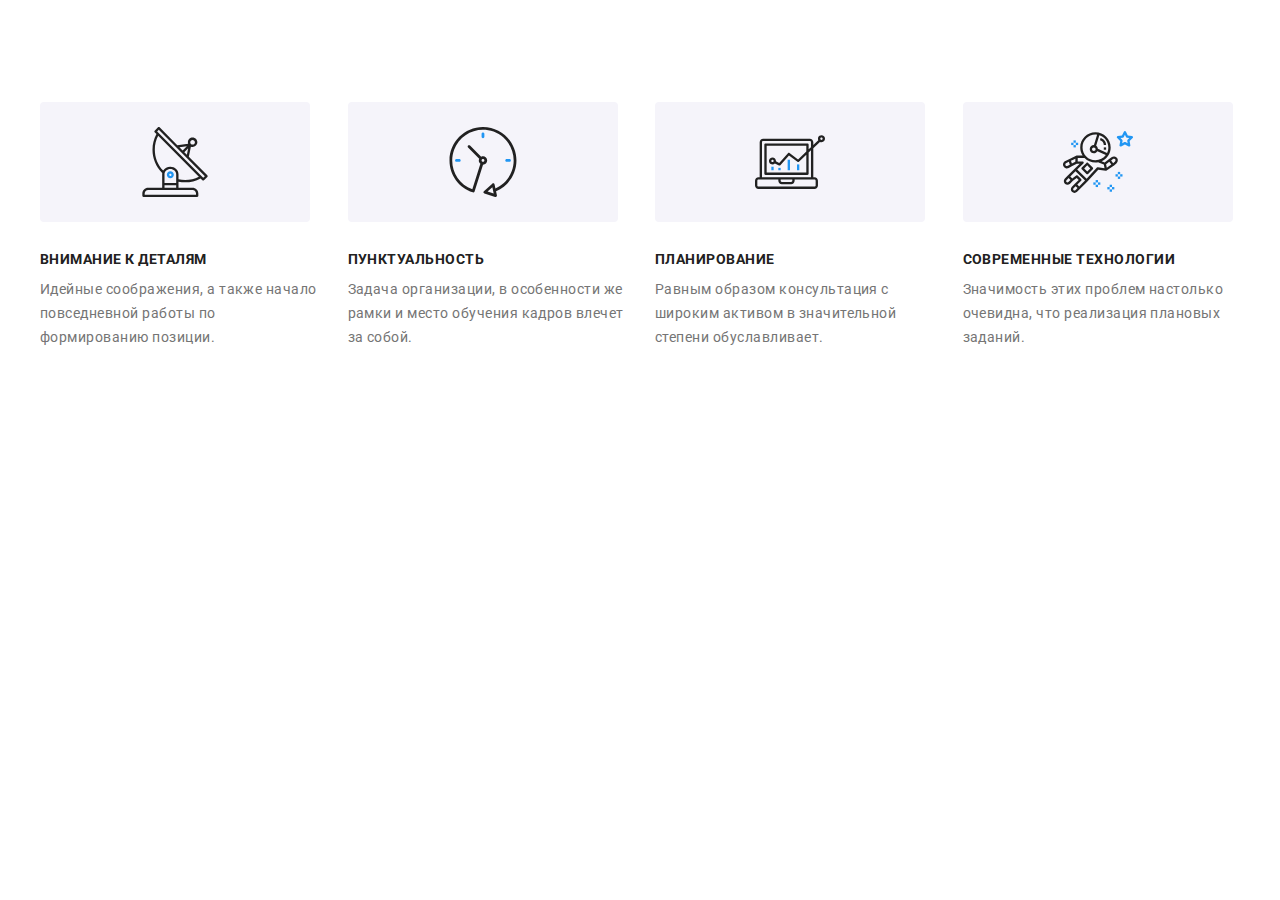
==== index.html @ 6eaac028 "Заканчивает оформление секции Functions в трех точках перелома 480, 768, 1200" ====
<!DOCTYPE html>
<html lang="ru">
  <head>
    <meta charset="UTF-8" />
    <meta http-equiv="X-UA-Compatible" content="IE=edge" />
    <meta name="viewport" content="width=device-width, initial-scale=1.0" />
    <title>Студия</title>
    <link rel="preconnect" href="https://fonts.gstatic.com" />
    <link
      href="https://fonts.googleapis.com/css2?family=Raleway:wght@700&family=Roboto:wght@400;500;700;900&display=swap"
      rel="stylesheet"
    />
    <link rel="stylesheet" href="https://cdnjs.cloudflare.com/ajax/libs/modern-normalize/1.1.0/modern-normalize.min.css" integrity="sha512-wpPYUAdjBVSE4KJnH1VR1HeZfpl1ub8YT/NKx4PuQ5NmX2tKuGu6U/JRp5y+Y8XG2tV+wKQpNHVUX03MfMFn9Q==" crossorigin="anonymous" referrerpolicy="no-referrer" />
    <link rel="stylesheet" href="./css/main.min.css" />
  </head>

  <body>
    <!-- HEADER -->
    <!-- <header class="header">
      <div class="container header-container">
        <nav class="navigation">
        <a class="logo header__logo" href="./index.html"> Web<span class="logo_theme_light">Studio</span></a>
        <ul class="menu list">
          <li class="menu__item">
            <a class="menu__link menu__link_current" href="./index.html">Студия</a>
          </li>
          <li class="menu__item">
            <a class="menu__link" href="./portfolio.html">Портфолио</a>
          </li>
          <li class="menu__item">
            <a class="menu__link" href="">Контакты</a>
          </li>
        </ul>
      </nav> -->

      <!-- <ul class="menu list">
        <li class="menu__item">
          <a class="menu__link menu__link_color" href="mailto:info@devstudio.com">
          <svg class="envelope" width="16" height="12">
          <use href="./images/sprite.svg#envelope"></use></svg>info@devstudio.com</a>
        </li>
        <li class="menu__item">
          <a class="menu__link menu__link_color" href="tel:+380961111111">
            <svg class="smartphone" width="10" height="16">
              <use href="./images/sprite.svg#icon-smartphone"></use></svg>+38 096 111 11 11</a>
        </li>
      </ul> 
      </div>
    </header> -->

    <main>
      <!-- HERO -->
      <!-- <section class="hero">
        <div class="container">
        <h1 class="hero__title">Эффективные решения <br> для вашего бизнеса</h1>
        <button class="main-btn" type="button" data-modal-open>Заказать услугу</button>
        </div>
      </section>  -->

      <!-- FUNCTIONS -->
      <section class="section-unic">
        <div class="container">
        <h2 class="visually-hidden">Функции</h2>
        <ul class="subtitle list">

          <li class="subtitle__item">
            <div class="subtitle__icon">
            <svg class="" width="70" height="70">
              <use href="./images/sprite.svg#icon-antenna"></use>
            </svg> 
          </div>
           <h3 class="subtitle__list">Внимание к деталям</h3>
            <p class="subtitle__text">
              Идейные соображения, а также начало повседневной работы по формированию позиции.
            </p>
            </li>

          <li class="subtitle__item">
            <div class="subtitle__icon">
            <svg class="" width="70" height="70">
              <use href="./images/sprite.svg#icon-clock"></use>
            </svg>
          </div>
            <h3 class="subtitle__list">Пунктуальность</h3>
            <p class="subtitle__text">
              Задача организации, в особенности же рамки и место обучения кадров влечет за собой.
            </p>
          </li>

          <li class="subtitle__item">
            <div class="subtitle__icon">
            <svg class="" width="70" height="70">
              <use href="./images/sprite.svg#icon-diagram"></use>
            </svg>
          </div>
            <h3 class="subtitle__list">Планирование</h3>
            <p class="subtitle__text">
              Равным образом консультация с широким активом в значительной степени обуславливает.
            </p>
          </li>

          <li class="subtitle__item">
            <div class="subtitle__icon">
            <svg class="" width="70" height="70">
              <use href="./images/sprite.svg#icon-astronaut"></use>
            </svg>
          </div>
            <h3 class="subtitle__list">Современные технологии</h3>
            <p class="subtitle__text">
              Значимость этих проблем настолько очевидна, что реализация плановых заданий.
            </p>
          </li>
        </ul>
        </div>
      </section>

      <!-- ABOUT US -->
      <!-- <section class="section">
        <div class="container">
        <h2 class="section-title">Чем мы занимаемся</h2>
        <ul class="menu-content list">
          <li class="about-list">
            <img src="./images/about_us/box_1.jpg" alt="человек печатает на клавиатуре" width="370" height="294"/>
            <div class="about-list-wrap">
            <h3 class="subtitle__list subtitle-list-white">Десктопные приложения</h3>
            </div>
          </li> -->

          <!-- <li class="about-list">
            <img src="./images/about_us/box_2.jpg" alt="человек смотрит как интерфейс отображается на телефоне" width="370" height="294"/>
            <div class="about-list-wrap">
            <h3 class="subtitle__list subtitle-list-white">Мобильные приложения</h3>
            </div>
          </li>

          <li class="about-list">
            <img src="./images/about_us/box_3.jpg" alt="человек выберает цвет в палетке на планшете" width="370" height="294"/>
            <div class="about-list-wrap">
            <h3 class="subtitle__list subtitle-list-white">Дизайнерские решения</h3>
            </div>
          </li>
        </ul>
        </div>
      </section> -->

      <!--TEAM -->
      <!-- <section class="section team">
        <div class="container">
        <h2 class="section-title">Наша команда</h2>
        <ul class="team__menu list">   -->

          <!-- <li class="team__list">
            <img src="./images/team/team1.jpg" alt="парень в очках" width="270" height="260" />
            <div class="team__frame">
            <h3 class="team__item">Игорь Демьяненко</h3>
            <p class="team__position" lang="en">Product Designer</p>
            <ul class="social-list list">
              <li class="social-list__item">
                <a href="" class="social-list__link">
                  <svg class="social-list_icon">
                    <use href="./images/sprite.svg#icon-instagram"></use>
                  </svg>
                </a>
              </li>
              <li class="social-list__item">
                <a href="" class="social-list__link">
                  <svg class="social-list_icon">
                    <use href="./images/sprite.svg#icon-twitter"></use>
                  </svg>
                </a>
              </li>
              <li class="social-list__item">
                <a href="" class="social-list__link">
                  <svg class="social-list_icon">
                    <use href="./images/sprite.svg#icon-facebook"></use>
                  </svg>
                </a>
              </li>
              <li class="social-list__item">
                <a href="" class="social-list__link">
                  <svg class="social-list_icon">
                    <use href="./images/sprite.svg#icon-linkedin"></use>
                  </svg>
                </a>
              </li>
            </ul>
            </div>
          </li>

          <li class="team__list">
            <img src="./images/team/team2.jpg" alt="девушка в очках" width="270" height="260" />
            <div class="team__frame">
            <h3 class="team__item">Ольга Репина</h3>
            <p class="team__position" lang="en">Frontend Developer</p>
            <ul class="social-list list">
              <li class="social-list__item">
                <a href="" class="social-list__link">
                  <svg class="social-list_icon">
                    <use href="./images/sprite.svg#icon-instagram"></use>
                  </svg>
                </a>
              </li>
              <li class="social-list__item">
                <a href="" class="social-list__link">
                  <svg class="social-list_icon">
                    <use href="./images/sprite.svg#icon-twitter"></use>
                  </svg>
                </a>
              </li>
              <li class="social-list__item">
                <a href="" class="social-list__link">
                  <svg class="social-list_icon">
                    <use href="./images/sprite.svg#icon-facebook"></use>
                  </svg>
                </a>
              </li>
              <li class="social-list__item">
                <a href="" class="social-list__link">
                  <svg class="social-list_icon">
                    <use href="./images/sprite.svg#icon-linkedin"></use>
                  </svg>
                </a>
              </li>
            </ul>
            </div>  
          </li> -->

          <!-- <li class="team__list">
            <img src="./images/team/team3.jpg" alt="парень без очков" width="270" height="260" />
            <div class="team__frame">
            <h3 class="team__item">Николай Тарасов</h3>
            <p class="team__position" lang="en">Marketing</p>
            <ul class="social-list list">
              <li class="social-list__item">
                <a href="" class="social-list__link">
                  <svg class="social-list_icon">
                    <use href="./images/sprite.svg#icon-instagram"></use>
                  </svg>
                </a>
              </li>
              <li class="social-list__item">
                <a href="" class="social-list__link">
                  <svg class="social-list_icon">
                    <use href="./images/sprite.svg#icon-twitter"></use>
                  </svg>
                </a>
              </li>
              <li class="social-list__item">
                <a href="" class="social-list__link">
                  <svg class="social-list_icon">
                    <use href="./images/sprite.svg#icon-facebook"></use>
                  </svg>
                </a>
              </li>
              <li class="social-list__item">
                <a href="" class="social-list__link">
                  <svg class="social-list_icon">
                    <use href="./images/sprite.svg#icon-linkedin"></use>
                  </svg>
                </a>
              </li>
            </ul>
            </div>
          </li>

          <li class="team__list">
            <img src="./images/team/team4.jpg" alt="парень в очках" width="270" height="260" />
            <div class="team__frame">
            <h3 class="team__item">Михаил Ермаков</h3>
            <p class="team__position" lang="en">UI Designer</p>
            <ul class="social-list list">
              <li class="social-list__item">
                <a href="" class="social-list__link">
                  <svg class="social-list_icon">
                    <use href="./images/sprite.svg#icon-instagram"></use>
                  </svg>
                </a>
              </li>
              <li class="social-list__item">
                <a href="" class="social-list__link">
                  <svg class="social-list_icon">
                    <use href="./images/sprite.svg#icon-twitter"></use>
                  </svg>
                </a>
              </li>
              <li class="social-list__item">
                <a href="" class="social-list__link">
                  <svg class="social-list_icon">
                    <use href="./images/sprite.svg#icon-facebook"></use>
                  </svg>
                </a>
              </li>
              <li class="social-list__item">
                <a href="" class="social-list__link">
                  <svg class="social-list_icon">
                    <use href="./images/sprite.svg#icon-linkedin"></use>
                  </svg>
                </a>
              </li>
            </ul>
            </div> 
          </li>
        </ul>
        </div>
      </section> -->

      <!-- CUSTOMERS -->
      <!-- <section class="section">
        <div class="container">
          <h2 class="section-title">Постоянные клиенты</h2>
            <ul class="customers-item list">
              <li class="customers-list">
                <a href="" class="customers-list-link">
                  <svg class="customers-list-icon">
                    <use href="./images/sprite.svg#icon-yaco"></use>
                  </svg>
                </a>
              </li>
              <li class="customers-list">
                <a href="" class="customers-list-link">
                  <svg class="customers-list-icon">
                    <use href="./images/sprite.svg#icon-companyhere"></use>
                  </svg>
                </a>
              </li>
              <li class="customers-list">
                <a href="" class="customers-list-link">
                  <svg class="customers-list-icon">
                    <use href="./images/sprite.svg#icon-company"></use>
                  </svg>
                </a>
              </li>
              <li class="customers-list">
                <a href="" class="customers-list-link">
                  <svg class="customers-list-icon">
                    <use href="./images/sprite.svg#icon-foosterpeters"></use>
                  </svg>
                </a>
              </li>
              <li class="customers-list">
                <a href="" class="customers-list-link">
                  <svg class="customers-list-icon">
                    <use href="./images/sprite.svg#icon-brand"></use>
                  </svg>
                </a>
              </li>
              <li class="customers-list">
                <a href="" class="customers-list-link">
                  <svg class="customers-list-icon">
                    <use href="./images/sprite.svg#icon-companytagline"></use>
                  </svg>
                </a>
              </li>
            </ul>
        </div>
      </section> -->

    </main>

    <!-- FOOTER -->
    <!-- <footer class="footer">
      <div class="container footer-cont">
        <div>
      <a class="logo" href="./index.html"> Web<span class="logo_theme_dark">Studio</span></a>
        <ul class="menu-footer list">
          <li class="menu-footer__item">
            <a
              class="menu-footer__link menu-footer__link_color"
              href="https://goo.gl/maps/1UZFesSTMJwaVFkD8"
              target="_blank"
              rel="noopener noreferrer"
              >г. Киев, пр-т Леси Украинки, 26</a>
          </li>
          <li class="menu-footer__item">
            <a class="menu-footer__link" href="mailto:info@example.com">info@example.com</a>
          </li>
          <li class="menu-footer__item">
            <a class="menu-footer__link" href="tel:+380991111111">+38 099 111 11 11</a>
          </li>
        </ul>
        </div>

        <div class="footer-container">
        <h3 class="footer-join">присоединяйтесь</h3>
        <ul class="social-list list">
            <li class="social-list_footer">
               <a href="" class="social-list__link social-list__link_color">
                  <svg class="social-list_icon social-list_iconcolor">
                    <use href="./images/sprite.svg#icon-instagram"></use>
                  </svg>
                </a>
            </li>
            <li class="social-list_footer">
                <a href="" class="social-list__link social-list__link_color">
                  <svg class="social-list_icon social-list_iconcolor">
                    <use href="./images/sprite.svg#icon-twitter"></use>
                  </svg>
                </a>
            </li>
            <li class="social-list_footer">
                <a href="" class="social-list__link social-list__link_color">
                  <svg class="social-list_icon social-list_iconcolor">
                    <use href="./images/sprite.svg#icon-facebook"></use>
                  </svg>
                </a>
            </li>
            <li class="social-list_footer">
                <a href="" class="social-list__link social-list__link_color">
                  <svg class="social-list_icon social-list_iconcolor">
                    <use href="./images/sprite.svg#icon-linkedin"></use>
                  </svg>
                </a>
            </li>
        </ul>
        </div> -->

        <!-- <div class="footer-sign">
          <h3 class="footer-join">Подпишитесь на рассылку</h3>
            <form class="">
              <label for="">
              <input type="email" class="signup" placeholder="E-mail" name="user-email" required>
              </label>
              <button type="submit" class="footer-btn">Подписаться
                <svg class="footer-btn_icon">
                  <use href="./images/signup.svg#icon-icon-send"></use>
                </svg>
              </button>
            </form>
        </div>

      </div>
    </footer>

    <div class="backdrop is-hidden" data-modal>
      <div class="modal">
       
        <button type="button" class="close-btn" data-modal-close>
             <svg class="close-btn-color" width="18" height="18">
            <use href="./images/closebtn.svg#icon-close-black-18dp-2-1"></use>
          </svg>
        </button>

        <form action="#" class="modal-form">
          <p class="modal-form-head">Оставьте свои данные, мы вам перезвоним</p>
          <label class="modal-form-field">
            Имя
            <span class="modal-form-input-wrapper">
              <input type="text" class="modal-form-input" name="user-name" minlength="2" 
              pattern="[a-zA-Zа-яёА-ЯЁ]+" title="Имя должно содержать символы кириллицы или латиницы" required>
              <svg class="modal-form-icon">
                <use href="./images/spritemodal.svg#icon-person"></use>
              </svg>
            </span>
          </label>
            
          <label class="modal-form-field">
            Телефон
            <span class="modal-form-input-wrapper">
              <input type="tel" class="modal-form-input" name="user-phone"
                  pattern="[0-9]{3}-[0-9]{3}-[0-9]{2}-[0-9]{2}" title="096-000-00-00" required>
              <svg class="modal-form-icon">
                <use href="./images/spritemodal.svg#icon-phone"></use>
              </svg>
            </span>
          </label>

          <label class="modal-form-field">
            Почта
            <span class="modal-form-input-wrapper">
              <input type="email" class="modal-form-input" name="user-email" required>
              <svg class="modal-form-icon">
                <use href="./images/spritemodal.svg#icon-email"></use>
              </svg>
            </span> 
          </label>

          <label for="" class="modal-form-field">
            Комментарий
            <textarea name="user-message" class="modal-form-message" placeholder="Введите текст"></textarea>
          </label>

          <input type="checkbox" class="modal-form-checkbox visually-hidden" id="accept-policy">
          <label for="accept-policy" class="modal-form-checkbox-label">Соглашаюсь с рассылкой и принимаю&nbsp; 
            <a href="#" class="modal-form-label-link">Условия договора</a></label>

          <button type="submit" class="modal-form-btn">Отправить</button>
        </form>

      </div>
    </div>

    <script src="./js/modal.js"></script> -->
  </body>
</html>
---- css/main.min.css ----
:root{--primary-text-color: #212121;--title-text-color: #757575;--accent-color: #2196f3;--white-color: #ffffff;--main-background: #2f303a;--section-background: #f5f4fa;--footer-logo: rgba(255, 255, 255, 0.6);--transition-timing-function: cubic-bezier(0.4, 0, 0.2, 1)
}body{font-family:'Roboto', sans-serif;background-color:var(--white-color);color:var(--primary-text-color);letter-spacing:0.03em}.list{list-style:none}h1,h2,h3,h4,h5,h6,p{margin-top:0;margin-bottom:0}ul,ol{margin-top:0;margin-bottom:0;padding-left:0}img{display:block}.section{padding-top:60px;padding-bottom:60px}@media screen and (min-width: 768px){.section{padding-top:60px;padding-bottom:60px}}@media screen and (min-width: 1200px){.section{padding-top:94px;padding-bottom:94px}}.social-list,.customers-item{display:flex;justify-content:space-between}.container{padding-left:15px;padding-right:15px}@media screen and (min-width: 480px){.container{width:480px;margin:0 auto}}@media screen and (min-width: 768px){.container{width:768px}}@media screen and (min-width: 1200px){.container{width:1200px}}.visually-hidden{position:absolute !important;clip:rect(1px 1px 1px 1px);clip:rect(1px, 1px, 1px, 1px);padding:0 !important;border:0 !important;height:1px !important;width:1px !important;overflow:hidden}.modal-btn{font-family:inherit;font-weight:500;font-size:16px;line-height:1.63;color:var(--primary-text-color);cursor:pointer;padding:6px 22px;border:none;border-radius:4px;background-color:#F5F4FA;transition:background-color 250ms var(--transition-timing-function),color 250ms var(--transition-timing-function),box-shadow 250ms var(--transition-timing-function)}.modal-btn:hover,.modal-btn:focus{color:var(--white-color);background-color:var(--accent-color);box-shadow:0px 3px 1px rgba(0,0,0,0.1),0px 1px 2px rgba(0,0,0,0.08),0px 2px 2px rgba(0,0,0,0.12)}.section-title{font-size:36px;line-height:1.17;text-align:center;margin-bottom:50px}.social-list_icon{width:20px;height:20px}.social-list__link{display:flex;align-items:center;justify-content:center;width:44px;height:44px;border-radius:50%;fill:#AFB1B8;transition:background-color 250ms var(--transition-timing-function),fill 250ms cubic-bezier(0.4, 0, 0.2, 1)}.social-list__link:hover,.social-list__link:focus{fill:#ffffff;background-color:var(--accent-color)}.logo{font-family:'Raleway', sans-serif;font-size:26px;line-height:1.19;color:var(--accent-color);text-decoration:none}.header__logo{margin-right:94px}.logo_theme_light{color:var(--primary-text-color)}.logo_theme_dark{color:var(--white-color)}.footer .logo{margin-right:0px}.subtitle__list{font-size:14px;line-height:1.14;text-transform:uppercase;margin-bottom:10px;text-align:center}@media screen and (min-width: 768px){.subtitle__list{text-align:left}}.backdrop{position:fixed;top:0;left:0;width:100vw;height:100vh;background:rgba(0,0,0,0.2);opacity:1;visibility:visible;pointer-events:auto;transition:opacity 250ms var(--transition-timing-function),visibility 250ms var(--transition-timing-function)}.is-hidden{opacity:0;visibility:hidden;pointer-events:none}.modal{position:absolute;left:50%;top:50%;width:528px;height:580px;padding:40px;background:var(--white-color);box-shadow:0px 1px 3px rgba(0,0,0,0.12),0px 1px 1px rgba(0,0,0,0.14),0px 2px 1px rgba(0,0,0,0.2);border-radius:4px;transform:translate(-50%, -50%)}.close-btn{position:absolute;top:8px;right:8px;width:30px;height:30px;display:flex;justify-content:center;align-items:center;border-radius:50%;border:1px solid rgba(0,0,0,0.1);background-color:transparent;cursor:pointer;padding:0}[data-modal-close]:hover{fill:var(--accent-color);cursor:pointer}.modal-form{display:flex;flex-direction:column}.modal-form-head{font-size:20px;font-weight:700;text-align:center;letter-spacing:0.03em;margin-bottom:12px}.modal-form-btn{display:block;width:200px;height:50px;margin:0 auto;font-weight:700;line-height:1.87;letter-spacing:0.06em;color:var(--white-color);background-color:var(--accent-color);box-shadow:0px 4px 4px rgba(0,0,0,0.15);border-radius:4px;border:none;padding:10px 55px;cursor:pointer;transition:background-color 250ms var(--transition-timing-function)}.modal-form-btn:focus,.modal-form-btn:hover{background-color:#188CE8}.modal-form-field{font-size:12px;line-height:1.17;letter-spacing:0.01em;color:var(--title-text-color);margin-bottom:10px}.modal-form-input-wrapper{position:relative;display:block;margin-top:4px}.modal-form-input{width:100%;height:40px;border:1px solid rgba(33,33,33,0.2);border-radius:4px;padding-left:42px;transition:border-color 250ms var(--transition-timing-function)}.modal-form-input:focus{outline:none;border-color:var(--accent-color);cursor:pointer}.modal-form-icon{position:absolute;top:50%;left:12px;display:block;width:18px;height:18px;transform:translateY(-50%);transition:fill 250ms var(--transition-timing-function)}.modal-form-input:focus+.modal-form-icon{fill:var(--accent-color)}.modal-form-message{width:100%;height:120px;font-size:14px;line-height:1.14;letter-spacing:0.01em;margin-top:4px;border:1px solid rgba(33,33,33,0.2);border-radius:4px;padding:12px 16px;resize:none}.modal-form-message:focus{outline:none;border-color:var(--accent-color);transition:border-color 250ms var(--transition-timing-function)}.modal-form-message::placeholder{color:rgba(117,117,117,0.5)}.modal-form-checkbox-label{display:flex;align-items:center;justify-content:center;font-size:14px;line-height:1.71;margin-bottom:30px;margin-top:10px;color:var(--title-text-color)}.modal-form-checkbox-label::before{display:block;content:"";height:17px;width:18px;margin-right:9px;border:2px solid var(--primary-text-color);border-radius:2px}.modal-form-checkbox:checked+.modal-form-checkbox-label::before{background-image:url(../images/checkbox.svg);background-size:cover;border:none}.modal-form-label-link{color:var(--accent-color)}.header{padding-top:24px;padding-bottom:25px;border-bottom:1px solid #ececec}.header-container{display:flex;align-items:center;justify-content:space-between}.navigation{display:flex;align-items:center}.menu{display:flex;align-items:center}.menu__item{display:flex;align-items:center}.menu__item:not(:last-child){margin-right:50px}.menu__link{display:flex;position:relative;align-items:center;font-weight:500;font-size:14px;line-height:1.14;letter-spacing:0.02em;color:inherit;text-decoration:none;transition:color 250ms var(--transition-timing-function)}.menu__link.menu__link_color{color:var(--title-text-color)}.menu__link:hover,.menu__link:focus{color:var(--accent-color)}.menu__link_current::after{position:absolute;content:"";width:100%;height:4px;bottom:0;background-color:var(--accent-color);border-radius:2px;transform:translateY(33px)}.menu .menu__link_current{color:var(--accent-color)}.envelope,.smartphone{margin-right:10px;fill:currentColor}.hero{background-position:center;max-width:1600px;background:var(--main-background);background-image:linear-gradient(rgba(47,48,58,0.4), rgba(47,48,58,0.4)),url(../images/hero/bg.jpg);background-size:cover;align-items:center;text-align:center;margin:0 auto;padding-top:200px;padding-bottom:200px}.hero__title{font-weight:900;font-size:44px;line-height:1.36;text-align:center;letter-spacing:0.06em;text-transform:uppercase;color:var(--white-color);margin-bottom:30px}.main-btn{border-radius:4px;padding:10px 32px;font-family:inherit;font-weight:bold;font-size:16px;line-height:1.88;letter-spacing:0.06em;color:var(--white-color);background-color:var(--accent-color);cursor:pointer;display:block;margin:0 auto;margin-left:auto;border:none;box-shadow:0px 4px 4px rgba(0,0,0,0.15)}.section-unic{padding-top:60px}.subtitle__icon{display:flex;align-items:center;justify-content:center;margin-bottom:30px;height:120px;background-color:var(--section-background);border-radius:4px}.subtitle__text{font-weight:normal;font-size:14px;line-height:1.71;color:var(--title-text-color)}@media screen and (min-width: 768px){.subtitle{display:flex;flex-wrap:wrap;margin-left:-30px;margin-top:-30px}.subtitle__item{flex-basis:calc((100% - 120px) / 2);margin-left:30px;margin-top:30px}.subtitle__item:not(:last-child){justify-content:space-between}.subtitle__icon{width:354px}}@media screen and (min-width: 1200px){.section-unic{padding-top:94px}.subtitle{flex-wrap:unset}.subtitle__item{flex-basis:calc((100% - 120px) / 4)}.subtitle__icon{width:270px}}.about-list-wrap{position:relative}.subtitle-list-white{position:absolute;bottom:0;left:0;width:100%;height:70px;margin-bottom:0;text-align:center;padding-top:27px;color:var(--white-color);background:rgba(47,48,58,0.8)}.menu-content{display:flex;flex-wrap:wrap;margin-left:-30px;margin-top:-30px}.about-list{flex-basis:calc((100% - 90px) / 3);margin-left:30px;margin-top:30px}.team__menu{display:flex;flex-wrap:wrap;margin-left:-30px;margin-top:-30px}.team{background-color:var(--section-background)}.team__list{flex-basis:calc((100% - 120px) / 4);margin-left:30px;margin-top:30px;box-shadow:0px 1px 3px rgba(0,0,0,0.12),0px 1px 1px rgba(0,0,0,0.14),0px 2px 1px rgba(0,0,0,0.2);border-radius:0px 0px 4px 4px;background-color:var(--white-color)}.team__item{font-weight:500;font-size:16px;line-height:1.19;text-align:center;margin-bottom:10px}.team__frame{padding-top:30px;padding-bottom:30px;padding-left:32px;padding-right:32px}.team__position{font-size:16px;line-height:1.19;text-align:center;color:var(--title-text-color);margin-bottom:16px}.filter{display:flex;margin-bottom:50px;justify-content:center}.filter-list:not(:last-child){margin-right:8px}.portfolio{display:flex;flex-wrap:wrap;justify-content:space-between;margin-left:-30px;margin-top:-30px}.portfolio-item{position:relative;flex-basis:calc((100% - 270px) / 9);margin-left:30px;margin-top:30px}.portfolio-item:hover,.portfolio-item:focus{box-shadow:0px 1px 1px rgba(0,0,0,0.12),0px 4px 4px rgba(0,0,0,0.06),1px 4px 6px rgba(0,0,0,0.16);cursor:pointer}.portfolio-name{font-size:18px;line-height:2;letter-spacing:0.06em;color:var(--primary-text-color);transform:rotate(0.26deg)}.portfolio-frame{padding:20px 24px;border:1px solid #eeeeee}.portfolio-desc{font-size:16px;line-height:1.88;color:var(--title-text-color);transform:rotate(0.26deg);margin-top:4px}.portfolio-item-link{text-decoration:none}.portfolio-item-wrapper{position:relative;overflow:hidden}.overlay{position:absolute;top:0;left:0;width:100%;height:100%;background-color:rgba(33,150,243,0.9);color:var(--white-color);font-size:18px;line-height:1.56;padding:63px 24px;overflow:auto;transform:translateY(100%);transition:transform 250ms var(--transition-timing-function)}.portfolio-item-link:hover .overlay,.portfolio-item-link:focus .overlay{transform:translateY(0%)}.customers-item{display:flex;flex-wrap:wrap;margin-left:-30px;margin-top:-30px}.customers-list{margin-left:30px;margin-top:30px}.customers-list-link{display:flex;align-items:center;justify-content:center;width:170px;height:92px;padding-top:16px;padding-bottom:16px;padding-left:32px;padding-right:32px;border:1px solid #AFB1B8;border-radius:4px;fill:#AFB1B8;transition:fill 250ms var(--transition-timing-function),border-color 250ms var(--transition-timing-function)}.customers-list-link:hover,.customers-list-link:focus{fill:var(--accent-color);border-color:var(--accent-color)}.customers-list-icon{width:106px;height:60px}.menu-footer__link{font-style:normal;font-size:14px;line-height:1.71;color:var(--footer-logo);text-decoration:none}.menu-footer__link_color{color:var(--white-color)}.menu-footer{margin-top:20px}.menu-footer__item:not(:last-child){margin-bottom:9px}.footer{background-color:var(--main-background);padding-top:60px;padding-bottom:60px}.footer-cont{display:flex;align-items:baseline}.footer-join{font-size:14px;line-height:1.14;text-transform:uppercase;margin-bottom:20px;color:var(--white-color)}.social-list_iconcolor{fill:var(--white-color)}.social-list_footer{margin-right:10px}.social-list__link_color{background-color:rgba(255,255,255,0.1)}.footer-container{margin-left:70px;margin-right:93px}.signup{outline:none;width:358px;height:50px;background-color:var(--main-background);border:1px solid rgba(255,255,255,0.3);filter:drop-shadow(0px 4px 4px rgba(0,0,0,0.15));border-radius:4px;padding:15px 16px;margin-right:10px;vertical-align:middle;color:var(--white-color)}.footer-btn{width:200px;height:50px;padding:10px 28px;background-color:var(--accent-color);box-shadow:0px 4px 4px rgba(0,0,0,0.15);border-radius:4px;border:none;color:var(--white-color);font-weight:bold;letter-spacing:0.06em;cursor:pointer}.footer-btn_icon{width:24px;height:24px;vertical-align:middle}
/*# sourceMappingURL=main.min.css.map */
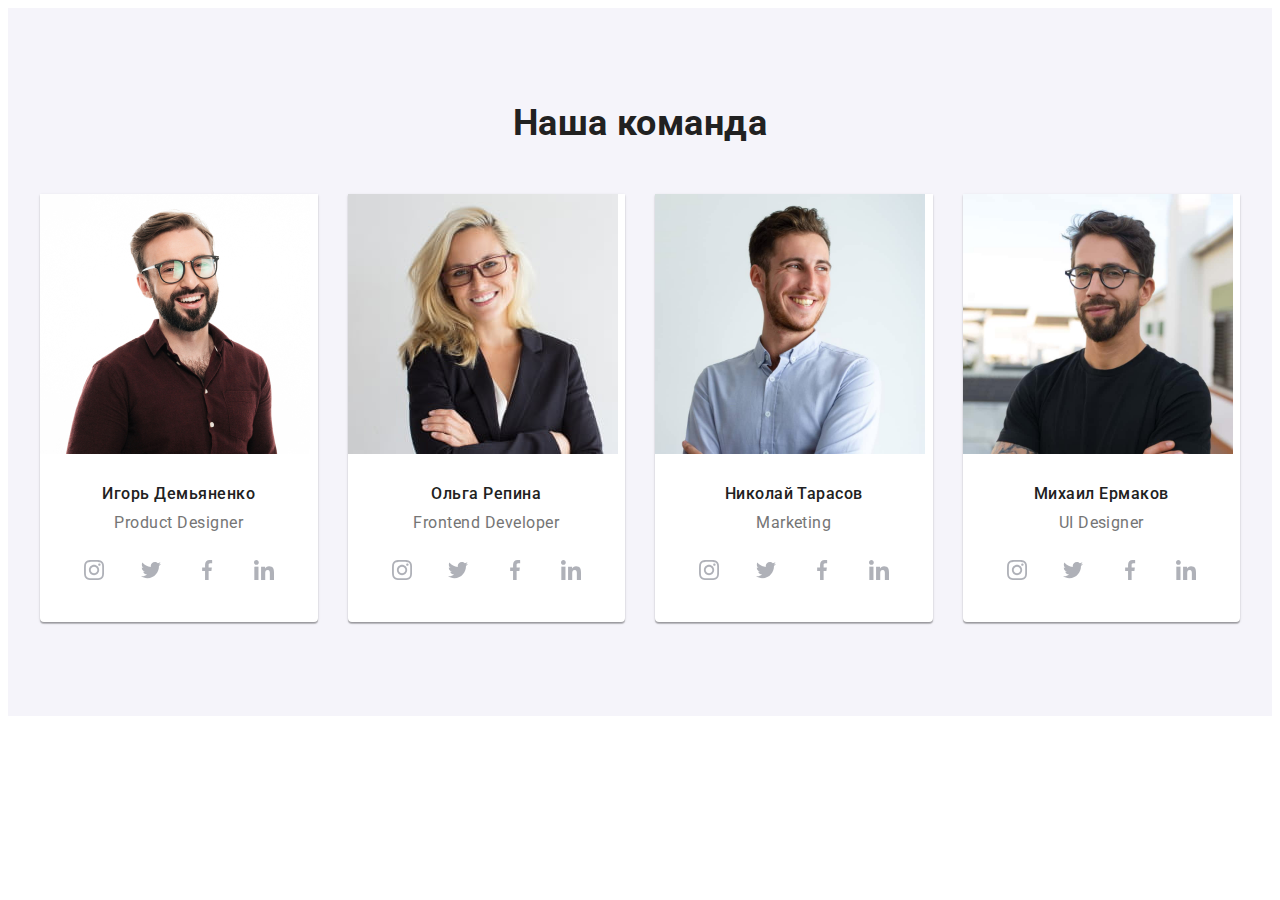
==== commit 60717ceb: "Оформляет секцию Team в трех точках перелома" ====
--- a/index.html
+++ b/index.html
@@ -58,7 +58,7 @@
       </section>  -->
 
       <!-- FUNCTIONS -->
-      <section class="section-unic">
+      <!-- <section class="section-unic">
         <div class="container">
         <h2 class="visually-hidden">Функции</h2>
         <ul class="subtitle list">
@@ -73,9 +73,9 @@
             <p class="subtitle__text">
               Идейные соображения, а также начало повседневной работы по формированию позиции.
             </p>
-            </li>
-
-          <li class="subtitle__item">
+            </li> -->
+
+          <!-- <li class="subtitle__item">
             <div class="subtitle__icon">
             <svg class="" width="70" height="70">
               <use href="./images/sprite.svg#icon-clock"></use>
@@ -85,9 +85,9 @@
             <p class="subtitle__text">
               Задача организации, в особенности же рамки и место обучения кадров влечет за собой.
             </p>
-          </li>
-
-          <li class="subtitle__item">
+          </li> -->
+
+          <!-- <li class="subtitle__item">
             <div class="subtitle__icon">
             <svg class="" width="70" height="70">
               <use href="./images/sprite.svg#icon-diagram"></use>
@@ -112,7 +112,7 @@
           </li>
         </ul>
         </div>
-      </section>
+      </section> -->
 
       <!-- ABOUT US -->
       <!-- <section class="section">
@@ -144,13 +144,22 @@
       </section> -->
 
       <!--TEAM -->
-      <!-- <section class="section team">
+      <section class="section team">
         <div class="container">
         <h2 class="section-title">Наша команда</h2>
-        <ul class="team__menu list">   -->
-
-          <!-- <li class="team__list">
-            <img src="./images/team/team1.jpg" alt="парень в очках" width="270" height="260" />
+        <ul class="team__menu list">  
+
+          <li class="team__list">
+            <picture>
+              <source media="(min-width: 1200px)" 
+                  srcset="./images/img/desktop/team1.jpg 1x, ./images/img/desktop/team1@2x.jpg 2x">
+              <source media="(min-width: 768px)" 
+                  srcset="./images/img/tablet/team1.jpg 1x, ./images/img/tablet/team1@2x.jpg 2x">
+              <source media="(min-width: 480px)" 
+                  srcset="./images/img/mobile/team1.jpg 1x, ./images/img/mobile/team1@2x.jpg 2x">
+              <img src="./images/team/team1.jpg" alt="парень в очках" />
+            </picture>
+
             <div class="team__frame">
             <h3 class="team__item">Игорь Демьяненко</h3>
             <p class="team__position" lang="en">Product Designer</p>
@@ -188,7 +197,7 @@
           </li>
 
           <li class="team__list">
-            <img src="./images/team/team2.jpg" alt="девушка в очках" width="270" height="260" />
+            <img src="./images/team/team2.jpg" alt="девушка в очках" width="#" height="#" />
             <div class="team__frame">
             <h3 class="team__item">Ольга Репина</h3>
             <p class="team__position" lang="en">Frontend Developer</p>
@@ -223,9 +232,9 @@
               </li>
             </ul>
             </div>  
-          </li> -->
-
-          <!-- <li class="team__list">
+          </li>
+
+          <li class="team__list">
             <img src="./images/team/team3.jpg" alt="парень без очков" width="270" height="260" />
             <div class="team__frame">
             <h3 class="team__item">Николай Тарасов</h3>
@@ -302,7 +311,7 @@
           </li>
         </ul>
         </div>
-      </section> -->
+      </section>
 
       <!-- CUSTOMERS -->
       <!-- <section class="section">
--- a/css/main.min.css
+++ b/css/main.min.css
@@ -1,3 +1,3 @@
 :root{--primary-text-color: #212121;--title-text-color: #757575;--accent-color: #2196f3;--white-color: #ffffff;--main-background: #2f303a;--section-background: #f5f4fa;--footer-logo: rgba(255, 255, 255, 0.6);--transition-timing-function: cubic-bezier(0.4, 0, 0.2, 1)
-}body{font-family:'Roboto', sans-serif;background-color:var(--white-color);color:var(--primary-text-color);letter-spacing:0.03em}.list{list-style:none}h1,h2,h3,h4,h5,h6,p{margin-top:0;margin-bottom:0}ul,ol{margin-top:0;margin-bottom:0;padding-left:0}img{display:block}.section{padding-top:60px;padding-bottom:60px}@media screen and (min-width: 768px){.section{padding-top:60px;padding-bottom:60px}}@media screen and (min-width: 1200px){.section{padding-top:94px;padding-bottom:94px}}.social-list,.customers-item{display:flex;justify-content:space-between}.container{padding-left:15px;padding-right:15px}@media screen and (min-width: 480px){.container{width:480px;margin:0 auto}}@media screen and (min-width: 768px){.container{width:768px}}@media screen and (min-width: 1200px){.container{width:1200px}}.visually-hidden{position:absolute !important;clip:rect(1px 1px 1px 1px);clip:rect(1px, 1px, 1px, 1px);padding:0 !important;border:0 !important;height:1px !important;width:1px !important;overflow:hidden}.modal-btn{font-family:inherit;font-weight:500;font-size:16px;line-height:1.63;color:var(--primary-text-color);cursor:pointer;padding:6px 22px;border:none;border-radius:4px;background-color:#F5F4FA;transition:background-color 250ms var(--transition-timing-function),color 250ms var(--transition-timing-function),box-shadow 250ms var(--transition-timing-function)}.modal-btn:hover,.modal-btn:focus{color:var(--white-color);background-color:var(--accent-color);box-shadow:0px 3px 1px rgba(0,0,0,0.1),0px 1px 2px rgba(0,0,0,0.08),0px 2px 2px rgba(0,0,0,0.12)}.section-title{font-size:36px;line-height:1.17;text-align:center;margin-bottom:50px}.social-list_icon{width:20px;height:20px}.social-list__link{display:flex;align-items:center;justify-content:center;width:44px;height:44px;border-radius:50%;fill:#AFB1B8;transition:background-color 250ms var(--transition-timing-function),fill 250ms cubic-bezier(0.4, 0, 0.2, 1)}.social-list__link:hover,.social-list__link:focus{fill:#ffffff;background-color:var(--accent-color)}.logo{font-family:'Raleway', sans-serif;font-size:26px;line-height:1.19;color:var(--accent-color);text-decoration:none}.header__logo{margin-right:94px}.logo_theme_light{color:var(--primary-text-color)}.logo_theme_dark{color:var(--white-color)}.footer .logo{margin-right:0px}.subtitle__list{font-size:14px;line-height:1.14;text-transform:uppercase;margin-bottom:10px;text-align:center}@media screen and (min-width: 768px){.subtitle__list{text-align:left}}.backdrop{position:fixed;top:0;left:0;width:100vw;height:100vh;background:rgba(0,0,0,0.2);opacity:1;visibility:visible;pointer-events:auto;transition:opacity 250ms var(--transition-timing-function),visibility 250ms var(--transition-timing-function)}.is-hidden{opacity:0;visibility:hidden;pointer-events:none}.modal{position:absolute;left:50%;top:50%;width:528px;height:580px;padding:40px;background:var(--white-color);box-shadow:0px 1px 3px rgba(0,0,0,0.12),0px 1px 1px rgba(0,0,0,0.14),0px 2px 1px rgba(0,0,0,0.2);border-radius:4px;transform:translate(-50%, -50%)}.close-btn{position:absolute;top:8px;right:8px;width:30px;height:30px;display:flex;justify-content:center;align-items:center;border-radius:50%;border:1px solid rgba(0,0,0,0.1);background-color:transparent;cursor:pointer;padding:0}[data-modal-close]:hover{fill:var(--accent-color);cursor:pointer}.modal-form{display:flex;flex-direction:column}.modal-form-head{font-size:20px;font-weight:700;text-align:center;letter-spacing:0.03em;margin-bottom:12px}.modal-form-btn{display:block;width:200px;height:50px;margin:0 auto;font-weight:700;line-height:1.87;letter-spacing:0.06em;color:var(--white-color);background-color:var(--accent-color);box-shadow:0px 4px 4px rgba(0,0,0,0.15);border-radius:4px;border:none;padding:10px 55px;cursor:pointer;transition:background-color 250ms var(--transition-timing-function)}.modal-form-btn:focus,.modal-form-btn:hover{background-color:#188CE8}.modal-form-field{font-size:12px;line-height:1.17;letter-spacing:0.01em;color:var(--title-text-color);margin-bottom:10px}.modal-form-input-wrapper{position:relative;display:block;margin-top:4px}.modal-form-input{width:100%;height:40px;border:1px solid rgba(33,33,33,0.2);border-radius:4px;padding-left:42px;transition:border-color 250ms var(--transition-timing-function)}.modal-form-input:focus{outline:none;border-color:var(--accent-color);cursor:pointer}.modal-form-icon{position:absolute;top:50%;left:12px;display:block;width:18px;height:18px;transform:translateY(-50%);transition:fill 250ms var(--transition-timing-function)}.modal-form-input:focus+.modal-form-icon{fill:var(--accent-color)}.modal-form-message{width:100%;height:120px;font-size:14px;line-height:1.14;letter-spacing:0.01em;margin-top:4px;border:1px solid rgba(33,33,33,0.2);border-radius:4px;padding:12px 16px;resize:none}.modal-form-message:focus{outline:none;border-color:var(--accent-color);transition:border-color 250ms var(--transition-timing-function)}.modal-form-message::placeholder{color:rgba(117,117,117,0.5)}.modal-form-checkbox-label{display:flex;align-items:center;justify-content:center;font-size:14px;line-height:1.71;margin-bottom:30px;margin-top:10px;color:var(--title-text-color)}.modal-form-checkbox-label::before{display:block;content:"";height:17px;width:18px;margin-right:9px;border:2px solid var(--primary-text-color);border-radius:2px}.modal-form-checkbox:checked+.modal-form-checkbox-label::before{background-image:url(../images/checkbox.svg);background-size:cover;border:none}.modal-form-label-link{color:var(--accent-color)}.header{padding-top:24px;padding-bottom:25px;border-bottom:1px solid #ececec}.header-container{display:flex;align-items:center;justify-content:space-between}.navigation{display:flex;align-items:center}.menu{display:flex;align-items:center}.menu__item{display:flex;align-items:center}.menu__item:not(:last-child){margin-right:50px}.menu__link{display:flex;position:relative;align-items:center;font-weight:500;font-size:14px;line-height:1.14;letter-spacing:0.02em;color:inherit;text-decoration:none;transition:color 250ms var(--transition-timing-function)}.menu__link.menu__link_color{color:var(--title-text-color)}.menu__link:hover,.menu__link:focus{color:var(--accent-color)}.menu__link_current::after{position:absolute;content:"";width:100%;height:4px;bottom:0;background-color:var(--accent-color);border-radius:2px;transform:translateY(33px)}.menu .menu__link_current{color:var(--accent-color)}.envelope,.smartphone{margin-right:10px;fill:currentColor}.hero{background-position:center;max-width:1600px;background:var(--main-background);background-image:linear-gradient(rgba(47,48,58,0.4), rgba(47,48,58,0.4)),url(../images/hero/bg.jpg);background-size:cover;align-items:center;text-align:center;margin:0 auto;padding-top:200px;padding-bottom:200px}.hero__title{font-weight:900;font-size:44px;line-height:1.36;text-align:center;letter-spacing:0.06em;text-transform:uppercase;color:var(--white-color);margin-bottom:30px}.main-btn{border-radius:4px;padding:10px 32px;font-family:inherit;font-weight:bold;font-size:16px;line-height:1.88;letter-spacing:0.06em;color:var(--white-color);background-color:var(--accent-color);cursor:pointer;display:block;margin:0 auto;margin-left:auto;border:none;box-shadow:0px 4px 4px rgba(0,0,0,0.15)}.section-unic{padding-top:60px}.subtitle__icon{display:flex;align-items:center;justify-content:center;margin-bottom:30px;height:120px;background-color:var(--section-background);border-radius:4px}.subtitle__text{font-weight:normal;font-size:14px;line-height:1.71;color:var(--title-text-color)}@media screen and (min-width: 768px){.subtitle{display:flex;flex-wrap:wrap;margin-left:-30px;margin-top:-30px}.subtitle__item{flex-basis:calc((100% - 120px) / 2);margin-left:30px;margin-top:30px}.subtitle__item:not(:last-child){justify-content:space-between}.subtitle__icon{width:354px}}@media screen and (min-width: 1200px){.section-unic{padding-top:94px}.subtitle{flex-wrap:unset}.subtitle__item{flex-basis:calc((100% - 120px) / 4)}.subtitle__icon{width:270px}}.about-list-wrap{position:relative}.subtitle-list-white{position:absolute;bottom:0;left:0;width:100%;height:70px;margin-bottom:0;text-align:center;padding-top:27px;color:var(--white-color);background:rgba(47,48,58,0.8)}.menu-content{display:flex;flex-wrap:wrap;margin-left:-30px;margin-top:-30px}.about-list{flex-basis:calc((100% - 90px) / 3);margin-left:30px;margin-top:30px}.team__menu{display:flex;flex-wrap:wrap;margin-left:-30px;margin-top:-30px}.team{background-color:var(--section-background)}.team__list{flex-basis:calc((100% - 120px) / 4);margin-left:30px;margin-top:30px;box-shadow:0px 1px 3px rgba(0,0,0,0.12),0px 1px 1px rgba(0,0,0,0.14),0px 2px 1px rgba(0,0,0,0.2);border-radius:0px 0px 4px 4px;background-color:var(--white-color)}.team__item{font-weight:500;font-size:16px;line-height:1.19;text-align:center;margin-bottom:10px}.team__frame{padding-top:30px;padding-bottom:30px;padding-left:32px;padding-right:32px}.team__position{font-size:16px;line-height:1.19;text-align:center;color:var(--title-text-color);margin-bottom:16px}.filter{display:flex;margin-bottom:50px;justify-content:center}.filter-list:not(:last-child){margin-right:8px}.portfolio{display:flex;flex-wrap:wrap;justify-content:space-between;margin-left:-30px;margin-top:-30px}.portfolio-item{position:relative;flex-basis:calc((100% - 270px) / 9);margin-left:30px;margin-top:30px}.portfolio-item:hover,.portfolio-item:focus{box-shadow:0px 1px 1px rgba(0,0,0,0.12),0px 4px 4px rgba(0,0,0,0.06),1px 4px 6px rgba(0,0,0,0.16);cursor:pointer}.portfolio-name{font-size:18px;line-height:2;letter-spacing:0.06em;color:var(--primary-text-color);transform:rotate(0.26deg)}.portfolio-frame{padding:20px 24px;border:1px solid #eeeeee}.portfolio-desc{font-size:16px;line-height:1.88;color:var(--title-text-color);transform:rotate(0.26deg);margin-top:4px}.portfolio-item-link{text-decoration:none}.portfolio-item-wrapper{position:relative;overflow:hidden}.overlay{position:absolute;top:0;left:0;width:100%;height:100%;background-color:rgba(33,150,243,0.9);color:var(--white-color);font-size:18px;line-height:1.56;padding:63px 24px;overflow:auto;transform:translateY(100%);transition:transform 250ms var(--transition-timing-function)}.portfolio-item-link:hover .overlay,.portfolio-item-link:focus .overlay{transform:translateY(0%)}.customers-item{display:flex;flex-wrap:wrap;margin-left:-30px;margin-top:-30px}.customers-list{margin-left:30px;margin-top:30px}.customers-list-link{display:flex;align-items:center;justify-content:center;width:170px;height:92px;padding-top:16px;padding-bottom:16px;padding-left:32px;padding-right:32px;border:1px solid #AFB1B8;border-radius:4px;fill:#AFB1B8;transition:fill 250ms var(--transition-timing-function),border-color 250ms var(--transition-timing-function)}.customers-list-link:hover,.customers-list-link:focus{fill:var(--accent-color);border-color:var(--accent-color)}.customers-list-icon{width:106px;height:60px}.menu-footer__link{font-style:normal;font-size:14px;line-height:1.71;color:var(--footer-logo);text-decoration:none}.menu-footer__link_color{color:var(--white-color)}.menu-footer{margin-top:20px}.menu-footer__item:not(:last-child){margin-bottom:9px}.footer{background-color:var(--main-background);padding-top:60px;padding-bottom:60px}.footer-cont{display:flex;align-items:baseline}.footer-join{font-size:14px;line-height:1.14;text-transform:uppercase;margin-bottom:20px;color:var(--white-color)}.social-list_iconcolor{fill:var(--white-color)}.social-list_footer{margin-right:10px}.social-list__link_color{background-color:rgba(255,255,255,0.1)}.footer-container{margin-left:70px;margin-right:93px}.signup{outline:none;width:358px;height:50px;background-color:var(--main-background);border:1px solid rgba(255,255,255,0.3);filter:drop-shadow(0px 4px 4px rgba(0,0,0,0.15));border-radius:4px;padding:15px 16px;margin-right:10px;vertical-align:middle;color:var(--white-color)}.footer-btn{width:200px;height:50px;padding:10px 28px;background-color:var(--accent-color);box-shadow:0px 4px 4px rgba(0,0,0,0.15);border-radius:4px;border:none;color:var(--white-color);font-weight:bold;letter-spacing:0.06em;cursor:pointer}.footer-btn_icon{width:24px;height:24px;vertical-align:middle}
+}body{font-family:'Roboto', sans-serif;background-color:var(--white-color);color:var(--primary-text-color);letter-spacing:0.03em}.list{list-style:none}h1,h2,h3,h4,h5,h6,p{margin-top:0;margin-bottom:0}ul,ol{margin-top:0;margin-bottom:0;padding-left:0}img{display:block}.section{padding-top:60px;padding-bottom:60px}@media screen and (min-width: 1200px){.section{padding-top:94px;padding-bottom:94px}}.social-list,.customers-item{display:flex;justify-content:space-between}.container{padding-left:15px;padding-right:15px}@media screen and (min-width: 480px){.container{width:480px;margin:0 auto}}@media screen and (min-width: 768px){.container{width:768px}}@media screen and (min-width: 1200px){.container{width:1200px}}.visually-hidden{position:absolute !important;clip:rect(1px 1px 1px 1px);clip:rect(1px, 1px, 1px, 1px);padding:0 !important;border:0 !important;height:1px !important;width:1px !important;overflow:hidden}.modal-btn{font-family:inherit;font-weight:500;font-size:16px;line-height:1.63;color:var(--primary-text-color);cursor:pointer;padding:6px 22px;border:none;border-radius:4px;background-color:#F5F4FA;transition:background-color 250ms var(--transition-timing-function),color 250ms var(--transition-timing-function),box-shadow 250ms var(--transition-timing-function)}.modal-btn:hover,.modal-btn:focus{color:var(--white-color);background-color:var(--accent-color);box-shadow:0px 3px 1px rgba(0,0,0,0.1),0px 1px 2px rgba(0,0,0,0.08),0px 2px 2px rgba(0,0,0,0.12)}.section-title{font-size:28px;line-height:1.18;text-align:center;margin-bottom:30px}@media screen and (min-width: 1200px){.section-title{font-size:36px;line-height:1.17;margin-bottom:50px}}.social-list_icon{width:20px;height:20px}.social-list__link{display:flex;align-items:center;justify-content:center;width:44px;height:44px;border-radius:50%;fill:#AFB1B8;transition:background-color 250ms var(--transition-timing-function),fill 250ms cubic-bezier(0.4, 0, 0.2, 1)}.social-list__link:hover,.social-list__link:focus{fill:#ffffff;background-color:var(--accent-color)}.logo{font-family:'Raleway', sans-serif;font-size:26px;line-height:1.19;color:var(--accent-color);text-decoration:none}.header__logo{margin-right:94px}.logo_theme_light{color:var(--primary-text-color)}.logo_theme_dark{color:var(--white-color)}.footer .logo{margin-right:0px}.subtitle__list{font-size:14px;line-height:1.14;text-transform:uppercase;margin-bottom:10px;text-align:center}@media screen and (min-width: 768px){.subtitle__list{text-align:left}}.backdrop{position:fixed;top:0;left:0;width:100vw;height:100vh;background:rgba(0,0,0,0.2);opacity:1;visibility:visible;pointer-events:auto;transition:opacity 250ms var(--transition-timing-function),visibility 250ms var(--transition-timing-function)}.is-hidden{opacity:0;visibility:hidden;pointer-events:none}.modal{position:absolute;left:50%;top:50%;width:528px;height:580px;padding:40px;background:var(--white-color);box-shadow:0px 1px 3px rgba(0,0,0,0.12),0px 1px 1px rgba(0,0,0,0.14),0px 2px 1px rgba(0,0,0,0.2);border-radius:4px;transform:translate(-50%, -50%)}.close-btn{position:absolute;top:8px;right:8px;width:30px;height:30px;display:flex;justify-content:center;align-items:center;border-radius:50%;border:1px solid rgba(0,0,0,0.1);background-color:transparent;cursor:pointer;padding:0}[data-modal-close]:hover{fill:var(--accent-color);cursor:pointer}.modal-form{display:flex;flex-direction:column}.modal-form-head{font-size:20px;font-weight:700;text-align:center;letter-spacing:0.03em;margin-bottom:12px}.modal-form-btn{display:block;width:200px;height:50px;margin:0 auto;font-weight:700;line-height:1.87;letter-spacing:0.06em;color:var(--white-color);background-color:var(--accent-color);box-shadow:0px 4px 4px rgba(0,0,0,0.15);border-radius:4px;border:none;padding:10px 55px;cursor:pointer;transition:background-color 250ms var(--transition-timing-function)}.modal-form-btn:focus,.modal-form-btn:hover{background-color:#188CE8}.modal-form-field{font-size:12px;line-height:1.17;letter-spacing:0.01em;color:var(--title-text-color);margin-bottom:10px}.modal-form-input-wrapper{position:relative;display:block;margin-top:4px}.modal-form-input{width:100%;height:40px;border:1px solid rgba(33,33,33,0.2);border-radius:4px;padding-left:42px;transition:border-color 250ms var(--transition-timing-function)}.modal-form-input:focus{outline:none;border-color:var(--accent-color);cursor:pointer}.modal-form-icon{position:absolute;top:50%;left:12px;display:block;width:18px;height:18px;transform:translateY(-50%);transition:fill 250ms var(--transition-timing-function)}.modal-form-input:focus+.modal-form-icon{fill:var(--accent-color)}.modal-form-message{width:100%;height:120px;font-size:14px;line-height:1.14;letter-spacing:0.01em;margin-top:4px;border:1px solid rgba(33,33,33,0.2);border-radius:4px;padding:12px 16px;resize:none}.modal-form-message:focus{outline:none;border-color:var(--accent-color);transition:border-color 250ms var(--transition-timing-function)}.modal-form-message::placeholder{color:rgba(117,117,117,0.5)}.modal-form-checkbox-label{display:flex;align-items:center;justify-content:center;font-size:14px;line-height:1.71;margin-bottom:30px;margin-top:10px;color:var(--title-text-color)}.modal-form-checkbox-label::before{display:block;content:"";height:17px;width:18px;margin-right:9px;border:2px solid var(--primary-text-color);border-radius:2px}.modal-form-checkbox:checked+.modal-form-checkbox-label::before{background-image:url(../images/checkbox.svg);background-size:cover;border:none}.modal-form-label-link{color:var(--accent-color)}.header{padding-top:24px;padding-bottom:25px;border-bottom:1px solid #ececec}.header-container{display:flex;align-items:center;justify-content:space-between}.navigation{display:flex;align-items:center}.menu{display:flex;align-items:center}.menu__item{display:flex;align-items:center}.menu__item:not(:last-child){margin-right:50px}.menu__link{display:flex;position:relative;align-items:center;font-weight:500;font-size:14px;line-height:1.14;letter-spacing:0.02em;color:inherit;text-decoration:none;transition:color 250ms var(--transition-timing-function)}.menu__link.menu__link_color{color:var(--title-text-color)}.menu__link:hover,.menu__link:focus{color:var(--accent-color)}.menu__link_current::after{position:absolute;content:"";width:100%;height:4px;bottom:0;background-color:var(--accent-color);border-radius:2px;transform:translateY(33px)}.menu .menu__link_current{color:var(--accent-color)}.envelope,.smartphone{margin-right:10px;fill:currentColor}.hero__title{font-weight:900;font-size:26px;line-height:1.62;text-align:center;letter-spacing:0.06em;text-transform:uppercase;color:var(--white-color);margin-bottom:30px}.hero{background-position:center;max-width:1600px;background:var(--main-background);background-image:linear-gradient(rgba(47,48,58,0.4), rgba(47,48,58,0.4)),url(../img/mobile/bg-main.jpg);background-size:cover;align-items:center;text-align:center;margin:0 auto;padding-top:200px;padding-bottom:200px}.main-btn{border-radius:4px;padding:10px 32px;font-family:inherit;font-weight:bold;font-size:16px;line-height:1.88;letter-spacing:0.06em;color:var(--white-color);background-color:var(--accent-color);cursor:pointer;display:block;margin:0 auto;margin-left:auto;border:none;box-shadow:0px 4px 4px rgba(0,0,0,0.15)}@media screen and (min-width: 1200px){.hero__title{font-size:44px;line-height:1.36}}.section-unic{padding-top:60px}.subtitle__icon{display:flex;align-items:center;justify-content:center;margin-bottom:30px;height:120px;background-color:var(--section-background);border-radius:4px}.subtitle__text{font-weight:normal;font-size:14px;line-height:1.71;color:var(--title-text-color)}@media screen and (min-width: 768px){.subtitle{display:flex;flex-wrap:wrap;margin-left:-30px;margin-top:-30px}.subtitle__item{flex-basis:calc((100% - 120px) / 2);margin-left:30px;margin-top:30px}.subtitle__item:not(:last-child){justify-content:space-between}.subtitle__icon{width:354px}}@media screen and (min-width: 1200px){.section-unic{padding-top:94px}.subtitle{flex-wrap:unset}.subtitle__item{flex-basis:calc((100% - 120px) / 4)}.subtitle__icon{width:270px}}.about-list-wrap{position:relative}.subtitle-list-white{position:absolute;bottom:0;left:0;width:100%;height:70px;margin-bottom:0;text-align:center;padding-top:27px;color:var(--white-color);background:rgba(47,48,58,0.8)}.menu-content{display:flex;flex-wrap:wrap;margin-left:-30px;margin-top:-30px}.about-list{flex-basis:calc((100% - 90px) / 3);margin-left:30px;margin-top:30px}.team{background-color:var(--section-background)}.team__item{font-weight:500;font-size:16px;line-height:1.19;text-align:center;margin-bottom:10px}.team__position{font-size:16px;line-height:1.19;text-align:center;color:var(--title-text-color);margin-bottom:16px}.team__frame{padding-top:30px;padding-bottom:24px}.team__list{margin-top:30px;box-shadow:0px 1px 3px rgba(0,0,0,0.12),0px 1px 1px rgba(0,0,0,0.14),0px 2px 1px rgba(0,0,0,0.2);border-radius:0px 0px 4px 4px;background-color:var(--white-color)}@media screen and (min-width: 480px){.team__frame{padding-left:122px;padding-right:122px}}@media screen and (min-width: 768px){.team__menu{display:flex;flex-wrap:wrap;margin-left:-30px;margin-top:-30px}.team__list{flex-basis:calc((100% - 60px) / 2);margin-left:30px}.team__frame{padding-left:74px;padding-right:74px}}@media screen and (min-width: 1200px){.team__list{flex-basis:calc((100% - 120px) / 4)}.team__frame{padding-bottom:30px;padding-left:32px;padding-right:32px}}.filter{display:flex;margin-bottom:50px;justify-content:center}.filter-list:not(:last-child){margin-right:8px}.portfolio{display:flex;flex-wrap:wrap;justify-content:space-between;margin-left:-30px;margin-top:-30px}.portfolio-item{position:relative;flex-basis:calc((100% - 270px) / 9);margin-left:30px;margin-top:30px}.portfolio-item:hover,.portfolio-item:focus{box-shadow:0px 1px 1px rgba(0,0,0,0.12),0px 4px 4px rgba(0,0,0,0.06),1px 4px 6px rgba(0,0,0,0.16);cursor:pointer}.portfolio-name{font-size:18px;line-height:2;letter-spacing:0.06em;color:var(--primary-text-color);transform:rotate(0.26deg)}.portfolio-frame{padding:20px 24px;border:1px solid #eeeeee}.portfolio-desc{font-size:16px;line-height:1.88;color:var(--title-text-color);transform:rotate(0.26deg);margin-top:4px}.portfolio-item-link{text-decoration:none}.portfolio-item-wrapper{position:relative;overflow:hidden}.overlay{position:absolute;top:0;left:0;width:100%;height:100%;background-color:rgba(33,150,243,0.9);color:var(--white-color);font-size:18px;line-height:1.56;padding:63px 24px;overflow:auto;transform:translateY(100%);transition:transform 250ms var(--transition-timing-function)}.portfolio-item-link:hover .overlay,.portfolio-item-link:focus .overlay{transform:translateY(0%)}.customers-item{display:flex;flex-wrap:wrap;margin-left:-30px;margin-top:-30px}.customers-list{margin-left:30px;margin-top:30px}.customers-list-link{display:flex;align-items:center;justify-content:center;width:170px;height:92px;padding-top:16px;padding-bottom:16px;padding-left:32px;padding-right:32px;border:1px solid #AFB1B8;border-radius:4px;fill:#AFB1B8;transition:fill 250ms var(--transition-timing-function),border-color 250ms var(--transition-timing-function)}.customers-list-link:hover,.customers-list-link:focus{fill:var(--accent-color);border-color:var(--accent-color)}.customers-list-icon{width:106px;height:60px}.menu-footer__link{font-style:normal;font-size:14px;line-height:1.71;color:var(--footer-logo);text-decoration:none}.menu-footer__link_color{color:var(--white-color)}.menu-footer{margin-top:20px}.menu-footer__item:not(:last-child){margin-bottom:9px}.footer{background-color:var(--main-background);padding-top:60px;padding-bottom:60px}.footer-cont{display:flex;align-items:baseline}.footer-join{font-size:14px;line-height:1.14;text-transform:uppercase;margin-bottom:20px;color:var(--white-color)}.social-list_iconcolor{fill:var(--white-color)}.social-list_footer{margin-right:10px}.social-list__link_color{background-color:rgba(255,255,255,0.1)}.footer-container{margin-left:70px;margin-right:93px}.signup{outline:none;width:358px;height:50px;background-color:var(--main-background);border:1px solid rgba(255,255,255,0.3);filter:drop-shadow(0px 4px 4px rgba(0,0,0,0.15));border-radius:4px;padding:15px 16px;margin-right:10px;vertical-align:middle;color:var(--white-color)}.footer-btn{width:200px;height:50px;padding:10px 28px;background-color:var(--accent-color);box-shadow:0px 4px 4px rgba(0,0,0,0.15);border-radius:4px;border:none;color:var(--white-color);font-weight:bold;letter-spacing:0.06em;cursor:pointer}.footer-btn_icon{width:24px;height:24px;vertical-align:middle}
 /*# sourceMappingURL=main.min.css.map */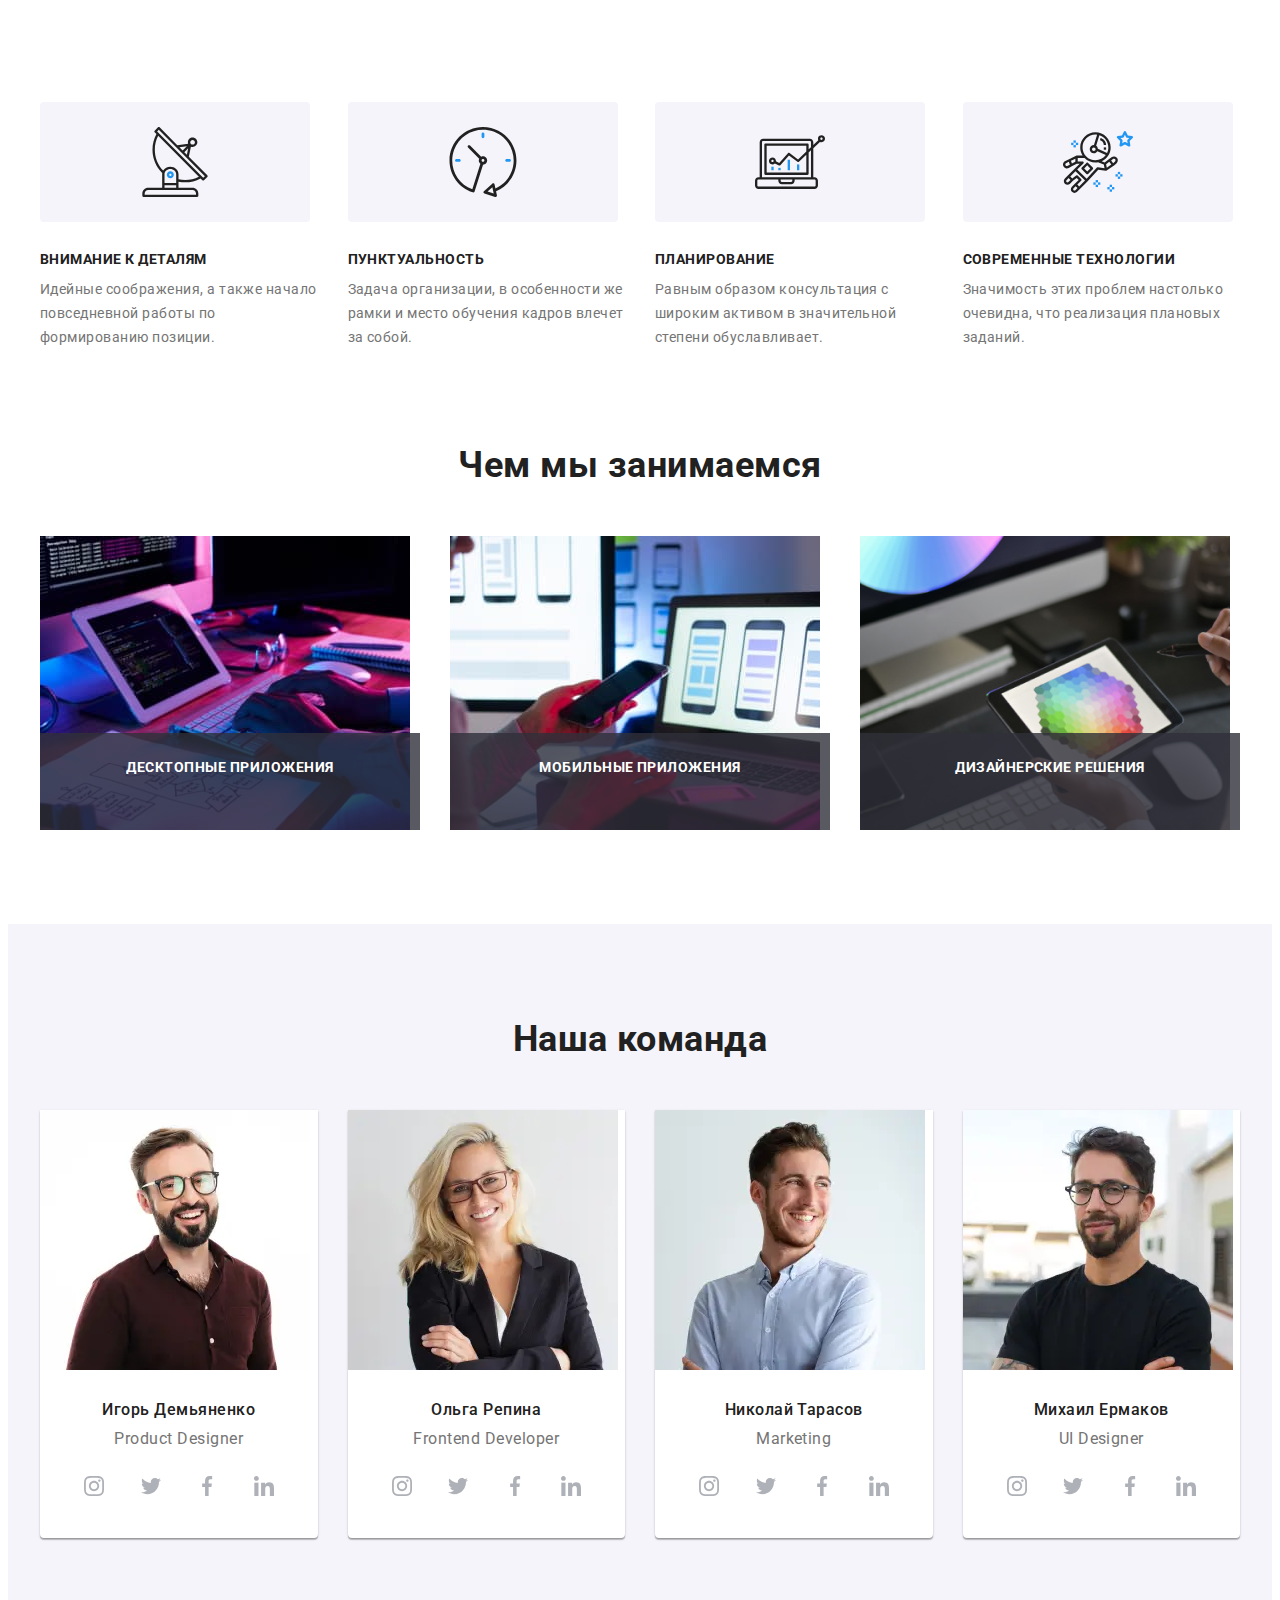
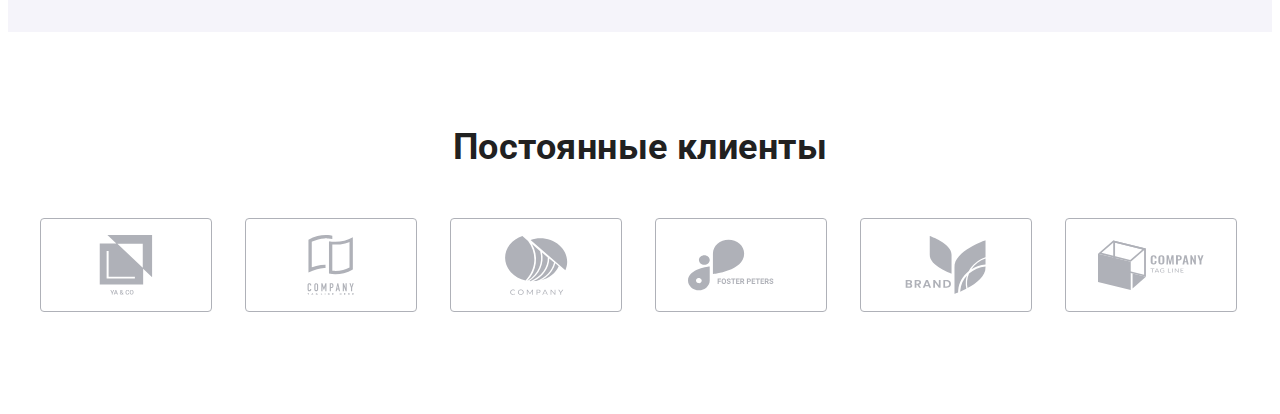
==== commit 1d606a33: "Адаптирует секции about, customers, team" ====
--- a/index.html
+++ b/index.html
@@ -58,7 +58,7 @@
       </section>  -->
 
       <!-- FUNCTIONS -->
-      <!-- <section class="section-unic">
+      <section class="section-unic">
         <div class="container">
         <h2 class="visually-hidden">Функции</h2>
         <ul class="subtitle list">
@@ -73,9 +73,9 @@
             <p class="subtitle__text">
               Идейные соображения, а также начало повседневной работы по формированию позиции.
             </p>
-            </li> -->
-
-          <!-- <li class="subtitle__item">
+            </li>
+
+          <li class="subtitle__item">
             <div class="subtitle__icon">
             <svg class="" width="70" height="70">
               <use href="./images/sprite.svg#icon-clock"></use>
@@ -85,9 +85,9 @@
             <p class="subtitle__text">
               Задача организации, в особенности же рамки и место обучения кадров влечет за собой.
             </p>
-          </li> -->
-
-          <!-- <li class="subtitle__item">
+          </li>
+
+          <li class="subtitle__item">
             <div class="subtitle__icon">
             <svg class="" width="70" height="70">
               <use href="./images/sprite.svg#icon-diagram"></use>
@@ -112,10 +112,10 @@
           </li>
         </ul>
         </div>
-      </section> -->
+      </section>        
 
       <!-- ABOUT US -->
-      <!-- <section class="section">
+      <section class="section about-hidden">
         <div class="container">
         <h2 class="section-title">Чем мы занимаемся</h2>
         <ul class="menu-content list">
@@ -124,9 +124,9 @@
             <div class="about-list-wrap">
             <h3 class="subtitle__list subtitle-list-white">Десктопные приложения</h3>
             </div>
-          </li> -->
-
-          <!-- <li class="about-list">
+          </li>
+
+          <li class="about-list">
             <img src="./images/about_us/box_2.jpg" alt="человек смотрит как интерфейс отображается на телефоне" width="370" height="294"/>
             <div class="about-list-wrap">
             <h3 class="subtitle__list subtitle-list-white">Мобильные приложения</h3>
@@ -141,7 +141,7 @@
           </li>
         </ul>
         </div>
-      </section> -->
+      </section>
 
       <!--TEAM -->
       <section class="section team">
@@ -152,11 +152,22 @@
           <li class="team__list">
             <picture>
               <source media="(min-width: 1200px)" 
-                  srcset="./images/img/desktop/team1.jpg 1x, ./images/img/desktop/team1@2x.jpg 2x">
+                  srcset="./images/add/desktop/team1.webp 1x, ./images/add/desktop/team1@2x.webp 2x" 
+                  type="image/webp">
+              <source media="(min-width: 1200px)" 
+                  srcset="./images/add/desktop/team1.jpg 1x, ./images/add/desktop/team1@2x.jpg 2x">
+
+               <source media="(min-width: 768px)" 
+                  srcset="./images/add/tablet/team1.webp 1x, ./images/add/tablet/team1@2x.webp 2x" 
+                  type="image/webp">
               <source media="(min-width: 768px)" 
-                  srcset="./images/img/tablet/team1.jpg 1x, ./images/img/tablet/team1@2x.jpg 2x">
-              <source media="(min-width: 480px)" 
-                  srcset="./images/img/mobile/team1.jpg 1x, ./images/img/mobile/team1@2x.jpg 2x">
+                  srcset="./images/add/tablet/team1.jpg 1x, ./images/add/tablet/team1@2x.jpg 2x">
+
+              <source media="(min-width: 480px)" 
+                  srcset="./images/add/mobile/team1.webp 1x, ./images/add/mobile/team1@2x.webp 2x" 
+                  type="image/webp">
+              <source media="(min-width: 480px)" 
+                  srcset="./images/add/mobile/team1.jpg 1x, ./images/add/mobile/team1@2x.jpg 2x">
               <img src="./images/team/team1.jpg" alt="парень в очках" />
             </picture>
 
@@ -197,7 +208,27 @@
           </li>
 
           <li class="team__list">
-            <img src="./images/team/team2.jpg" alt="девушка в очках" width="#" height="#" />
+            <picture>
+              <source media="(min-width: 1200px)" 
+                  srcset="./images/add/desktop/team2.webp 1x, ./images/add/desktop/team2@2x.webp 2x" 
+                  type="image/webp">
+              <source media="(min-width: 1200px)" 
+                  srcset="./images/add/desktop/team2.jpg 1x, ./images/add/desktop/team2@2x.jpg 2x">
+
+               <source media="(min-width: 768px)" 
+                  srcset="./images/add/tablet/team2.webp 1x, ./images/add/tablet/team2@2x.webp 2x" 
+                  type="image/webp">
+              <source media="(min-width: 768px)" 
+                  srcset="./images/add/tablet/team2.jpg 1x, ./images/add/tablet/team2@2x.jpg 2x">
+
+              <source media="(min-width: 480px)" 
+                  srcset="./images/add/mobile/team2.webp 1x, ./images/add/mobile/team2@2x.webp 2x" 
+                  type="image/webp">
+              <source media="(min-width: 480px)" 
+                  srcset="./images/add/mobile/team2.jpg 1x, ./images/add/mobile/team2@2x.jpg 2x">
+              <img src="./images/team/team2.jpg" alt="девушка в очках" />
+            </picture>
+            
             <div class="team__frame">
             <h3 class="team__item">Ольга Репина</h3>
             <p class="team__position" lang="en">Frontend Developer</p>
@@ -235,7 +266,27 @@
           </li>
 
           <li class="team__list">
-            <img src="./images/team/team3.jpg" alt="парень без очков" width="270" height="260" />
+            <picture>
+               <source media="(min-width: 1200px)" 
+                  srcset="./images/add/desktop/team3.webp 1x, ./images/add/desktop/team3@2x.webp 2x" 
+                  type="image/webp">
+              <source media="(min-width: 1200px)" 
+                  srcset="./images/add/desktop/team3.jpg 1x, ./images/add/desktop/team3@2x.jpg 2x">
+
+               <source media="(min-width: 768px)" 
+                  srcset="./images/add/tablet/team3.webp 1x, ./images/add/tablet/team3@2x.webp 2x" 
+                  type="image/webp">
+              <source media="(min-width: 768px)" 
+                  srcset="./images/add/tablet/team3.jpg 1x, ./images/add/tablet/team3@2x.jpg 2x">
+
+              <source media="(min-width: 480px)" 
+                  srcset="./images/add/mobile/team3.webp 1x, ./images/add/mobile/team3@2x.webp 2x" 
+                  type="image/webp">
+              <source media="(min-width: 480px)" 
+                  srcset="./images/add/mobile/team3.jpg 1x, ./images/add/mobile/team3@2x.jpg 2x">
+              <img src="./images/team/team3.jpg" alt="парень без очков" />
+            </picture>
+            
             <div class="team__frame">
             <h3 class="team__item">Николай Тарасов</h3>
             <p class="team__position" lang="en">Marketing</p>
@@ -273,7 +324,27 @@
           </li>
 
           <li class="team__list">
-            <img src="./images/team/team4.jpg" alt="парень в очках" width="270" height="260" />
+            <picture>
+              <source media="(min-width: 1200px)" 
+                  srcset="./images/add/desktop/team4.webp 1x, ./images/add/desktop/team4@2x.webp 2x" 
+                  type="image/webp">
+              <source media="(min-width: 1200px)" 
+                  srcset="./images/add/desktop/team4.jpg 1x, ./images/add/desktop/team4@2x.jpg 2x">
+
+               <source media="(min-width: 768px)" 
+                  srcset="./images/add/tablet/team4.webp 1x, ./images/add/tablet/team4@2x.webp 2x" 
+                  type="image/webp">
+              <source media="(min-width: 768px)" 
+                  srcset="./images/add/tablet/team4.jpg 1x, ./images/add/tablet/team4@2x.jpg 2x">
+
+              <source media="(min-width: 480px)" 
+                  srcset="./images/add/mobile/team4.webp 1x, ./images/add/mobile/team4@2x.webp 2x" 
+                  type="image/webp">
+              <source media="(min-width: 480px)" 
+                  srcset="./images/add/mobile/team4.jpg 1x, ./images/add/mobile/team4@2x.jpg 2x">
+              <img src="./images/team/team4.jpg" alt="парень в очках" />
+            </picture>
+            
             <div class="team__frame">
             <h3 class="team__item">Михаил Ермаков</h3>
             <p class="team__position" lang="en">UI Designer</p>
@@ -314,7 +385,7 @@
       </section>
 
       <!-- CUSTOMERS -->
-      <!-- <section class="section">
+      <section class="section">
         <div class="container">
           <h2 class="section-title">Постоянные клиенты</h2>
             <ul class="customers-item list">
@@ -362,7 +433,7 @@
               </li>
             </ul>
         </div>
-      </section> -->
+      </section>
 
     </main>
 
--- a/css/main.min.css
+++ b/css/main.min.css
@@ -1,3 +1,3 @@
 :root{--primary-text-color: #212121;--title-text-color: #757575;--accent-color: #2196f3;--white-color: #ffffff;--main-background: #2f303a;--section-background: #f5f4fa;--footer-logo: rgba(255, 255, 255, 0.6);--transition-timing-function: cubic-bezier(0.4, 0, 0.2, 1)
-}body{font-family:'Roboto', sans-serif;background-color:var(--white-color);color:var(--primary-text-color);letter-spacing:0.03em}.list{list-style:none}h1,h2,h3,h4,h5,h6,p{margin-top:0;margin-bottom:0}ul,ol{margin-top:0;margin-bottom:0;padding-left:0}img{display:block}.section{padding-top:60px;padding-bottom:60px}@media screen and (min-width: 1200px){.section{padding-top:94px;padding-bottom:94px}}.social-list,.customers-item{display:flex;justify-content:space-between}.container{padding-left:15px;padding-right:15px}@media screen and (min-width: 480px){.container{width:480px;margin:0 auto}}@media screen and (min-width: 768px){.container{width:768px}}@media screen and (min-width: 1200px){.container{width:1200px}}.visually-hidden{position:absolute !important;clip:rect(1px 1px 1px 1px);clip:rect(1px, 1px, 1px, 1px);padding:0 !important;border:0 !important;height:1px !important;width:1px !important;overflow:hidden}.modal-btn{font-family:inherit;font-weight:500;font-size:16px;line-height:1.63;color:var(--primary-text-color);cursor:pointer;padding:6px 22px;border:none;border-radius:4px;background-color:#F5F4FA;transition:background-color 250ms var(--transition-timing-function),color 250ms var(--transition-timing-function),box-shadow 250ms var(--transition-timing-function)}.modal-btn:hover,.modal-btn:focus{color:var(--white-color);background-color:var(--accent-color);box-shadow:0px 3px 1px rgba(0,0,0,0.1),0px 1px 2px rgba(0,0,0,0.08),0px 2px 2px rgba(0,0,0,0.12)}.section-title{font-size:28px;line-height:1.18;text-align:center;margin-bottom:30px}@media screen and (min-width: 1200px){.section-title{font-size:36px;line-height:1.17;margin-bottom:50px}}.social-list_icon{width:20px;height:20px}.social-list__link{display:flex;align-items:center;justify-content:center;width:44px;height:44px;border-radius:50%;fill:#AFB1B8;transition:background-color 250ms var(--transition-timing-function),fill 250ms cubic-bezier(0.4, 0, 0.2, 1)}.social-list__link:hover,.social-list__link:focus{fill:#ffffff;background-color:var(--accent-color)}.logo{font-family:'Raleway', sans-serif;font-size:26px;line-height:1.19;color:var(--accent-color);text-decoration:none}.header__logo{margin-right:94px}.logo_theme_light{color:var(--primary-text-color)}.logo_theme_dark{color:var(--white-color)}.footer .logo{margin-right:0px}.subtitle__list{font-size:14px;line-height:1.14;text-transform:uppercase;margin-bottom:10px;text-align:center}@media screen and (min-width: 768px){.subtitle__list{text-align:left}}.backdrop{position:fixed;top:0;left:0;width:100vw;height:100vh;background:rgba(0,0,0,0.2);opacity:1;visibility:visible;pointer-events:auto;transition:opacity 250ms var(--transition-timing-function),visibility 250ms var(--transition-timing-function)}.is-hidden{opacity:0;visibility:hidden;pointer-events:none}.modal{position:absolute;left:50%;top:50%;width:528px;height:580px;padding:40px;background:var(--white-color);box-shadow:0px 1px 3px rgba(0,0,0,0.12),0px 1px 1px rgba(0,0,0,0.14),0px 2px 1px rgba(0,0,0,0.2);border-radius:4px;transform:translate(-50%, -50%)}.close-btn{position:absolute;top:8px;right:8px;width:30px;height:30px;display:flex;justify-content:center;align-items:center;border-radius:50%;border:1px solid rgba(0,0,0,0.1);background-color:transparent;cursor:pointer;padding:0}[data-modal-close]:hover{fill:var(--accent-color);cursor:pointer}.modal-form{display:flex;flex-direction:column}.modal-form-head{font-size:20px;font-weight:700;text-align:center;letter-spacing:0.03em;margin-bottom:12px}.modal-form-btn{display:block;width:200px;height:50px;margin:0 auto;font-weight:700;line-height:1.87;letter-spacing:0.06em;color:var(--white-color);background-color:var(--accent-color);box-shadow:0px 4px 4px rgba(0,0,0,0.15);border-radius:4px;border:none;padding:10px 55px;cursor:pointer;transition:background-color 250ms var(--transition-timing-function)}.modal-form-btn:focus,.modal-form-btn:hover{background-color:#188CE8}.modal-form-field{font-size:12px;line-height:1.17;letter-spacing:0.01em;color:var(--title-text-color);margin-bottom:10px}.modal-form-input-wrapper{position:relative;display:block;margin-top:4px}.modal-form-input{width:100%;height:40px;border:1px solid rgba(33,33,33,0.2);border-radius:4px;padding-left:42px;transition:border-color 250ms var(--transition-timing-function)}.modal-form-input:focus{outline:none;border-color:var(--accent-color);cursor:pointer}.modal-form-icon{position:absolute;top:50%;left:12px;display:block;width:18px;height:18px;transform:translateY(-50%);transition:fill 250ms var(--transition-timing-function)}.modal-form-input:focus+.modal-form-icon{fill:var(--accent-color)}.modal-form-message{width:100%;height:120px;font-size:14px;line-height:1.14;letter-spacing:0.01em;margin-top:4px;border:1px solid rgba(33,33,33,0.2);border-radius:4px;padding:12px 16px;resize:none}.modal-form-message:focus{outline:none;border-color:var(--accent-color);transition:border-color 250ms var(--transition-timing-function)}.modal-form-message::placeholder{color:rgba(117,117,117,0.5)}.modal-form-checkbox-label{display:flex;align-items:center;justify-content:center;font-size:14px;line-height:1.71;margin-bottom:30px;margin-top:10px;color:var(--title-text-color)}.modal-form-checkbox-label::before{display:block;content:"";height:17px;width:18px;margin-right:9px;border:2px solid var(--primary-text-color);border-radius:2px}.modal-form-checkbox:checked+.modal-form-checkbox-label::before{background-image:url(../images/checkbox.svg);background-size:cover;border:none}.modal-form-label-link{color:var(--accent-color)}.header{padding-top:24px;padding-bottom:25px;border-bottom:1px solid #ececec}.header-container{display:flex;align-items:center;justify-content:space-between}.navigation{display:flex;align-items:center}.menu{display:flex;align-items:center}.menu__item{display:flex;align-items:center}.menu__item:not(:last-child){margin-right:50px}.menu__link{display:flex;position:relative;align-items:center;font-weight:500;font-size:14px;line-height:1.14;letter-spacing:0.02em;color:inherit;text-decoration:none;transition:color 250ms var(--transition-timing-function)}.menu__link.menu__link_color{color:var(--title-text-color)}.menu__link:hover,.menu__link:focus{color:var(--accent-color)}.menu__link_current::after{position:absolute;content:"";width:100%;height:4px;bottom:0;background-color:var(--accent-color);border-radius:2px;transform:translateY(33px)}.menu .menu__link_current{color:var(--accent-color)}.envelope,.smartphone{margin-right:10px;fill:currentColor}.hero__title{font-weight:900;font-size:26px;line-height:1.62;text-align:center;letter-spacing:0.06em;text-transform:uppercase;color:var(--white-color);margin-bottom:30px}.hero{background-position:center;max-width:1600px;background:var(--main-background);background-image:linear-gradient(rgba(47,48,58,0.4), rgba(47,48,58,0.4)),url(../img/mobile/bg-main.jpg);background-size:cover;align-items:center;text-align:center;margin:0 auto;padding-top:200px;padding-bottom:200px}.main-btn{border-radius:4px;padding:10px 32px;font-family:inherit;font-weight:bold;font-size:16px;line-height:1.88;letter-spacing:0.06em;color:var(--white-color);background-color:var(--accent-color);cursor:pointer;display:block;margin:0 auto;margin-left:auto;border:none;box-shadow:0px 4px 4px rgba(0,0,0,0.15)}@media screen and (min-width: 1200px){.hero__title{font-size:44px;line-height:1.36}}.section-unic{padding-top:60px}.subtitle__icon{display:flex;align-items:center;justify-content:center;margin-bottom:30px;height:120px;background-color:var(--section-background);border-radius:4px}.subtitle__text{font-weight:normal;font-size:14px;line-height:1.71;color:var(--title-text-color)}@media screen and (min-width: 768px){.subtitle{display:flex;flex-wrap:wrap;margin-left:-30px;margin-top:-30px}.subtitle__item{flex-basis:calc((100% - 120px) / 2);margin-left:30px;margin-top:30px}.subtitle__item:not(:last-child){justify-content:space-between}.subtitle__icon{width:354px}}@media screen and (min-width: 1200px){.section-unic{padding-top:94px}.subtitle{flex-wrap:unset}.subtitle__item{flex-basis:calc((100% - 120px) / 4)}.subtitle__icon{width:270px}}.about-list-wrap{position:relative}.subtitle-list-white{position:absolute;bottom:0;left:0;width:100%;height:70px;margin-bottom:0;text-align:center;padding-top:27px;color:var(--white-color);background:rgba(47,48,58,0.8)}.menu-content{display:flex;flex-wrap:wrap;margin-left:-30px;margin-top:-30px}.about-list{flex-basis:calc((100% - 90px) / 3);margin-left:30px;margin-top:30px}.team{background-color:var(--section-background)}.team__item{font-weight:500;font-size:16px;line-height:1.19;text-align:center;margin-bottom:10px}.team__position{font-size:16px;line-height:1.19;text-align:center;color:var(--title-text-color);margin-bottom:16px}.team__frame{padding-top:30px;padding-bottom:24px}.team__list{margin-top:30px;box-shadow:0px 1px 3px rgba(0,0,0,0.12),0px 1px 1px rgba(0,0,0,0.14),0px 2px 1px rgba(0,0,0,0.2);border-radius:0px 0px 4px 4px;background-color:var(--white-color)}@media screen and (min-width: 480px){.team__frame{padding-left:122px;padding-right:122px}}@media screen and (min-width: 768px){.team__menu{display:flex;flex-wrap:wrap;margin-left:-30px;margin-top:-30px}.team__list{flex-basis:calc((100% - 60px) / 2);margin-left:30px}.team__frame{padding-left:74px;padding-right:74px}}@media screen and (min-width: 1200px){.team__list{flex-basis:calc((100% - 120px) / 4)}.team__frame{padding-bottom:30px;padding-left:32px;padding-right:32px}}.filter{display:flex;margin-bottom:50px;justify-content:center}.filter-list:not(:last-child){margin-right:8px}.portfolio{display:flex;flex-wrap:wrap;justify-content:space-between;margin-left:-30px;margin-top:-30px}.portfolio-item{position:relative;flex-basis:calc((100% - 270px) / 9);margin-left:30px;margin-top:30px}.portfolio-item:hover,.portfolio-item:focus{box-shadow:0px 1px 1px rgba(0,0,0,0.12),0px 4px 4px rgba(0,0,0,0.06),1px 4px 6px rgba(0,0,0,0.16);cursor:pointer}.portfolio-name{font-size:18px;line-height:2;letter-spacing:0.06em;color:var(--primary-text-color);transform:rotate(0.26deg)}.portfolio-frame{padding:20px 24px;border:1px solid #eeeeee}.portfolio-desc{font-size:16px;line-height:1.88;color:var(--title-text-color);transform:rotate(0.26deg);margin-top:4px}.portfolio-item-link{text-decoration:none}.portfolio-item-wrapper{position:relative;overflow:hidden}.overlay{position:absolute;top:0;left:0;width:100%;height:100%;background-color:rgba(33,150,243,0.9);color:var(--white-color);font-size:18px;line-height:1.56;padding:63px 24px;overflow:auto;transform:translateY(100%);transition:transform 250ms var(--transition-timing-function)}.portfolio-item-link:hover .overlay,.portfolio-item-link:focus .overlay{transform:translateY(0%)}.customers-item{display:flex;flex-wrap:wrap;margin-left:-30px;margin-top:-30px}.customers-list{margin-left:30px;margin-top:30px}.customers-list-link{display:flex;align-items:center;justify-content:center;width:170px;height:92px;padding-top:16px;padding-bottom:16px;padding-left:32px;padding-right:32px;border:1px solid #AFB1B8;border-radius:4px;fill:#AFB1B8;transition:fill 250ms var(--transition-timing-function),border-color 250ms var(--transition-timing-function)}.customers-list-link:hover,.customers-list-link:focus{fill:var(--accent-color);border-color:var(--accent-color)}.customers-list-icon{width:106px;height:60px}.menu-footer__link{font-style:normal;font-size:14px;line-height:1.71;color:var(--footer-logo);text-decoration:none}.menu-footer__link_color{color:var(--white-color)}.menu-footer{margin-top:20px}.menu-footer__item:not(:last-child){margin-bottom:9px}.footer{background-color:var(--main-background);padding-top:60px;padding-bottom:60px}.footer-cont{display:flex;align-items:baseline}.footer-join{font-size:14px;line-height:1.14;text-transform:uppercase;margin-bottom:20px;color:var(--white-color)}.social-list_iconcolor{fill:var(--white-color)}.social-list_footer{margin-right:10px}.social-list__link_color{background-color:rgba(255,255,255,0.1)}.footer-container{margin-left:70px;margin-right:93px}.signup{outline:none;width:358px;height:50px;background-color:var(--main-background);border:1px solid rgba(255,255,255,0.3);filter:drop-shadow(0px 4px 4px rgba(0,0,0,0.15));border-radius:4px;padding:15px 16px;margin-right:10px;vertical-align:middle;color:var(--white-color)}.footer-btn{width:200px;height:50px;padding:10px 28px;background-color:var(--accent-color);box-shadow:0px 4px 4px rgba(0,0,0,0.15);border-radius:4px;border:none;color:var(--white-color);font-weight:bold;letter-spacing:0.06em;cursor:pointer}.footer-btn_icon{width:24px;height:24px;vertical-align:middle}
+}body{font-family:'Roboto', sans-serif;background-color:var(--white-color);color:var(--primary-text-color);letter-spacing:0.03em}.list{list-style:none}h1,h2,h3,h4,h5,h6,p{margin-top:0;margin-bottom:0}ul,ol{margin-top:0;margin-bottom:0;padding-left:0}img{display:block}.section{padding-top:60px;padding-bottom:60px}@media screen and (min-width: 1200px){.section{padding-top:94px;padding-bottom:94px}}.social-list,.customers-item{display:flex;justify-content:space-between}.container{padding-left:15px;padding-right:15px}@media screen and (min-width: 480px){.container{width:480px;margin:0 auto}}@media screen and (min-width: 768px){.container{width:768px}}@media screen and (min-width: 1200px){.container{width:1200px}}.visually-hidden{position:absolute !important;clip:rect(1px 1px 1px 1px);clip:rect(1px, 1px, 1px, 1px);padding:0 !important;border:0 !important;height:1px !important;width:1px !important;overflow:hidden}.modal-btn{font-family:inherit;font-weight:500;font-size:16px;line-height:1.63;color:var(--primary-text-color);cursor:pointer;padding:6px 22px;border:none;border-radius:4px;background-color:#F5F4FA;transition:background-color 250ms var(--transition-timing-function),color 250ms var(--transition-timing-function),box-shadow 250ms var(--transition-timing-function)}.modal-btn:hover,.modal-btn:focus{color:var(--white-color);background-color:var(--accent-color);box-shadow:0px 3px 1px rgba(0,0,0,0.1),0px 1px 2px rgba(0,0,0,0.08),0px 2px 2px rgba(0,0,0,0.12)}.section-title{font-size:28px;line-height:1.18;text-align:center;margin-bottom:30px}@media screen and (min-width: 1200px){.section-title{font-size:36px;line-height:1.17;margin-bottom:50px}}.social-list_icon{width:20px;height:20px}.social-list__link{display:flex;align-items:center;justify-content:center;width:44px;height:44px;border-radius:50%;fill:#AFB1B8;transition:background-color 250ms var(--transition-timing-function),fill 250ms cubic-bezier(0.4, 0, 0.2, 1)}.social-list__link:hover,.social-list__link:focus{fill:#ffffff;background-color:var(--accent-color)}.logo{font-family:'Raleway', sans-serif;font-size:26px;line-height:1.19;color:var(--accent-color);text-decoration:none}.header__logo{margin-right:94px}.logo_theme_light{color:var(--primary-text-color)}.logo_theme_dark{color:var(--white-color)}.footer .logo{margin-right:0px}.subtitle__list{font-size:14px;line-height:1.14;text-transform:uppercase;margin-bottom:10px;text-align:center}@media screen and (min-width: 768px){.subtitle__list{text-align:left}}.backdrop{position:fixed;top:0;left:0;width:100vw;height:100vh;background:rgba(0,0,0,0.2);opacity:1;visibility:visible;pointer-events:auto;transition:opacity 250ms var(--transition-timing-function),visibility 250ms var(--transition-timing-function)}.is-hidden{opacity:0;visibility:hidden;pointer-events:none}.modal{position:absolute;left:50%;top:50%;width:528px;height:580px;padding:40px;background:var(--white-color);box-shadow:0px 1px 3px rgba(0,0,0,0.12),0px 1px 1px rgba(0,0,0,0.14),0px 2px 1px rgba(0,0,0,0.2);border-radius:4px;transform:translate(-50%, -50%)}.close-btn{position:absolute;top:8px;right:8px;width:30px;height:30px;display:flex;justify-content:center;align-items:center;border-radius:50%;border:1px solid rgba(0,0,0,0.1);background-color:transparent;cursor:pointer;padding:0}[data-modal-close]:hover{fill:var(--accent-color);cursor:pointer}.modal-form{display:flex;flex-direction:column}.modal-form-head{font-size:20px;font-weight:700;text-align:center;letter-spacing:0.03em;margin-bottom:12px}.modal-form-btn{display:block;width:200px;height:50px;margin:0 auto;font-weight:700;line-height:1.87;letter-spacing:0.06em;color:var(--white-color);background-color:var(--accent-color);box-shadow:0px 4px 4px rgba(0,0,0,0.15);border-radius:4px;border:none;padding:10px 55px;cursor:pointer;transition:background-color 250ms var(--transition-timing-function)}.modal-form-btn:focus,.modal-form-btn:hover{background-color:#188CE8}.modal-form-field{font-size:12px;line-height:1.17;letter-spacing:0.01em;color:var(--title-text-color);margin-bottom:10px}.modal-form-input-wrapper{position:relative;display:block;margin-top:4px}.modal-form-input{width:100%;height:40px;border:1px solid rgba(33,33,33,0.2);border-radius:4px;padding-left:42px;transition:border-color 250ms var(--transition-timing-function)}.modal-form-input:focus{outline:none;border-color:var(--accent-color);cursor:pointer}.modal-form-icon{position:absolute;top:50%;left:12px;display:block;width:18px;height:18px;transform:translateY(-50%);transition:fill 250ms var(--transition-timing-function)}.modal-form-input:focus+.modal-form-icon{fill:var(--accent-color)}.modal-form-message{width:100%;height:120px;font-size:14px;line-height:1.14;letter-spacing:0.01em;margin-top:4px;border:1px solid rgba(33,33,33,0.2);border-radius:4px;padding:12px 16px;resize:none}.modal-form-message:focus{outline:none;border-color:var(--accent-color);transition:border-color 250ms var(--transition-timing-function)}.modal-form-message::placeholder{color:rgba(117,117,117,0.5)}.modal-form-checkbox-label{display:flex;align-items:center;justify-content:center;font-size:14px;line-height:1.71;margin-bottom:30px;margin-top:10px;color:var(--title-text-color)}.modal-form-checkbox-label::before{display:block;content:"";height:17px;width:18px;margin-right:9px;border:2px solid var(--primary-text-color);border-radius:2px}.modal-form-checkbox:checked+.modal-form-checkbox-label::before{background-image:url(../images/checkbox.svg);background-size:cover;border:none}.modal-form-label-link{color:var(--accent-color)}.header{padding-top:24px;padding-bottom:25px;border-bottom:1px solid #ececec}.header-container{display:flex;align-items:center;justify-content:space-between}.navigation{display:flex;align-items:center}.menu{display:flex;align-items:center}.menu__item{display:flex;align-items:center}.menu__item:not(:last-child){margin-right:50px}.menu__link{display:flex;position:relative;align-items:center;font-weight:500;font-size:14px;line-height:1.14;letter-spacing:0.02em;color:inherit;text-decoration:none;transition:color 250ms var(--transition-timing-function)}.menu__link.menu__link_color{color:var(--title-text-color)}.menu__link:hover,.menu__link:focus{color:var(--accent-color)}.menu__link_current::after{position:absolute;content:"";width:100%;height:4px;bottom:0;background-color:var(--accent-color);border-radius:2px;transform:translateY(33px)}.menu .menu__link_current{color:var(--accent-color)}.envelope,.smartphone{margin-right:10px;fill:currentColor}.hero__title{font-weight:900;font-size:26px;line-height:1.62;text-align:center;letter-spacing:0.06em;text-transform:uppercase;color:var(--white-color);margin-bottom:30px}.hero{background-position:center;max-width:480px;background:var(--main-background);background-image:linear-gradient(rgba(47,48,58,0.4), rgba(47,48,58,0.4)),url(../images/add/mobile/bg-main.jpg);background-size:cover;align-items:center;text-align:center;margin:0 auto;padding-top:118px;padding-bottom:118px}.main-btn{border-radius:4px;padding:10px 32px;font-family:inherit;font-weight:bold;font-size:16px;line-height:1.88;letter-spacing:0.06em;color:var(--white-color);background-color:var(--accent-color);cursor:pointer;display:block;margin:0 auto;margin-left:auto;border:none;box-shadow:0px 4px 4px rgba(0,0,0,0.15)}@media screen and (min-width: 1200px){.hero__title{font-size:44px;line-height:1.36}}.section-unic{padding-top:60px;padding-bottom:60px}.subtitle{margin-left:-30px;margin-top:-30px}.subtitle__item{margin-left:30px;margin-top:30px}.subtitle__icon{display:flex;align-items:center;justify-content:center;margin-bottom:30px;height:120px;background-color:var(--section-background);border-radius:4px}.subtitle__text{font-weight:normal;font-size:14px;line-height:1.71;color:var(--title-text-color)}@media screen and (min-width: 768px){.subtitle{display:flex;flex-wrap:wrap}.subtitle__item{flex-basis:calc((100% - 120px) / 2);margin-left:30px;margin-top:30px}.subtitle__item:not(:last-child){justify-content:space-between}.subtitle__icon{width:354px}}@media screen and (min-width: 1200px){.section-unic{padding-top:94px;padding-bottom:0}.subtitle{flex-wrap:unset}.subtitle__item{flex-basis:calc((100% - 120px) / 4)}.subtitle__icon{width:270px}}.about-hidden{display:none}@media screen and (min-width: 1200px){.about-hidden{display:block}.about-list-wrap{position:relative}.subtitle-list-white{position:absolute;bottom:0;left:0;width:100%;height:70px;margin-bottom:0;text-align:center;padding-top:27px;color:var(--white-color);background:rgba(47,48,58,0.8)}.menu-content{display:flex;flex-wrap:wrap;margin-left:-30px;margin-top:-30px}.about-list{flex-basis:calc((100% - 90px) / 3);margin-left:30px;margin-top:30px}}.team{background-color:var(--section-background)}.team__item{font-weight:500;font-size:16px;line-height:1.19;text-align:center;margin-bottom:10px}.team__position{font-size:16px;line-height:1.19;text-align:center;color:var(--title-text-color);margin-bottom:16px}.team__frame{padding-top:30px;padding-bottom:24px}.team__list{margin-top:30px;box-shadow:0px 1px 3px rgba(0,0,0,0.12),0px 1px 1px rgba(0,0,0,0.14),0px 2px 1px rgba(0,0,0,0.2);border-radius:0px 0px 4px 4px;background-color:var(--white-color)}@media screen and (min-width: 480px){.team__frame{padding-left:122px;padding-right:122px}}@media screen and (min-width: 768px){.team__menu{display:flex;flex-wrap:wrap;margin-left:-30px;margin-top:-30px}.team__list{flex-basis:calc((100% - 60px) / 2);margin-left:30px}.team__frame{padding-left:74px;padding-right:74px}}@media screen and (min-width: 1200px){.team__list{flex-basis:calc((100% - 120px) / 4)}.team__frame{padding-bottom:30px;padding-left:32px;padding-right:32px}}.filter{display:flex;margin-bottom:50px;justify-content:center}.filter-list:not(:last-child){margin-right:8px}.portfolio{display:flex;flex-wrap:wrap;justify-content:space-between;margin-left:-30px;margin-top:-30px}.portfolio-item{position:relative;flex-basis:calc((100% - 270px) / 9);margin-left:30px;margin-top:30px}.portfolio-item:hover,.portfolio-item:focus{box-shadow:0px 1px 1px rgba(0,0,0,0.12),0px 4px 4px rgba(0,0,0,0.06),1px 4px 6px rgba(0,0,0,0.16);cursor:pointer}.portfolio-name{font-size:18px;line-height:2;letter-spacing:0.06em;color:var(--primary-text-color);transform:rotate(0.26deg)}.portfolio-frame{padding:20px 24px;border:1px solid #eeeeee}.portfolio-desc{font-size:16px;line-height:1.88;color:var(--title-text-color);transform:rotate(0.26deg);margin-top:4px}.portfolio-item-link{text-decoration:none}.portfolio-item-wrapper{position:relative;overflow:hidden}.overlay{position:absolute;top:0;left:0;width:100%;height:100%;background-color:rgba(33,150,243,0.9);color:var(--white-color);font-size:18px;line-height:1.56;padding:63px 24px;overflow:auto;transform:translateY(100%);transition:transform 250ms var(--transition-timing-function)}.portfolio-item-link:hover .overlay,.portfolio-item-link:focus .overlay{transform:translateY(0%)}.customers-item{display:flex;flex-wrap:wrap;margin-left:-30px;margin-top:-30px}.customers-list{flex-basis:calc((100% - 60px) / 2);margin-left:30px;margin-top:30px}.customers-list-icon{width:106px;height:60px}.customers-list-link{display:flex;align-items:center;justify-content:center;width:210px;height:92px;border:1px solid #AFB1B8;border-radius:4px;fill:#AFB1B8;transition:fill 250ms var(--transition-timing-function),border-color 250ms var(--transition-timing-function)}.customers-list-link:hover,.customers-list-link:focus{fill:var(--accent-color);border-color:var(--accent-color)}@media screen and (min-width: 768px){.customers-list{flex-basis:calc((100% - 90px) / 3)}.customers-list-link{width:226px}}@media screen and (min-width: 1200px){.customers-item{flex-wrap:unset}.customers-list-link{width:170px}}.menu-footer__link{font-style:normal;font-size:14px;line-height:1.71;color:var(--footer-logo);text-decoration:none}.menu-footer__link_color{color:var(--white-color)}.menu-footer{margin-top:20px}.menu-footer__item:not(:last-child){margin-bottom:9px}.footer{background-color:var(--main-background);padding-top:60px;padding-bottom:60px}.footer-cont{display:flex;align-items:baseline}.footer-join{font-size:14px;line-height:1.14;text-transform:uppercase;margin-bottom:20px;color:var(--white-color)}.social-list_iconcolor{fill:var(--white-color)}.social-list_footer{margin-right:10px}.social-list__link_color{background-color:rgba(255,255,255,0.1)}.footer-container{margin-left:70px;margin-right:93px}.signup{outline:none;width:358px;height:50px;background-color:var(--main-background);border:1px solid rgba(255,255,255,0.3);filter:drop-shadow(0px 4px 4px rgba(0,0,0,0.15));border-radius:4px;padding:15px 16px;margin-right:10px;vertical-align:middle;color:var(--white-color)}.footer-btn{width:200px;height:50px;padding:10px 28px;background-color:var(--accent-color);box-shadow:0px 4px 4px rgba(0,0,0,0.15);border-radius:4px;border:none;color:var(--white-color);font-weight:bold;letter-spacing:0.06em;cursor:pointer}.footer-btn_icon{width:24px;height:24px;vertical-align:middle}
 /*# sourceMappingURL=main.min.css.map */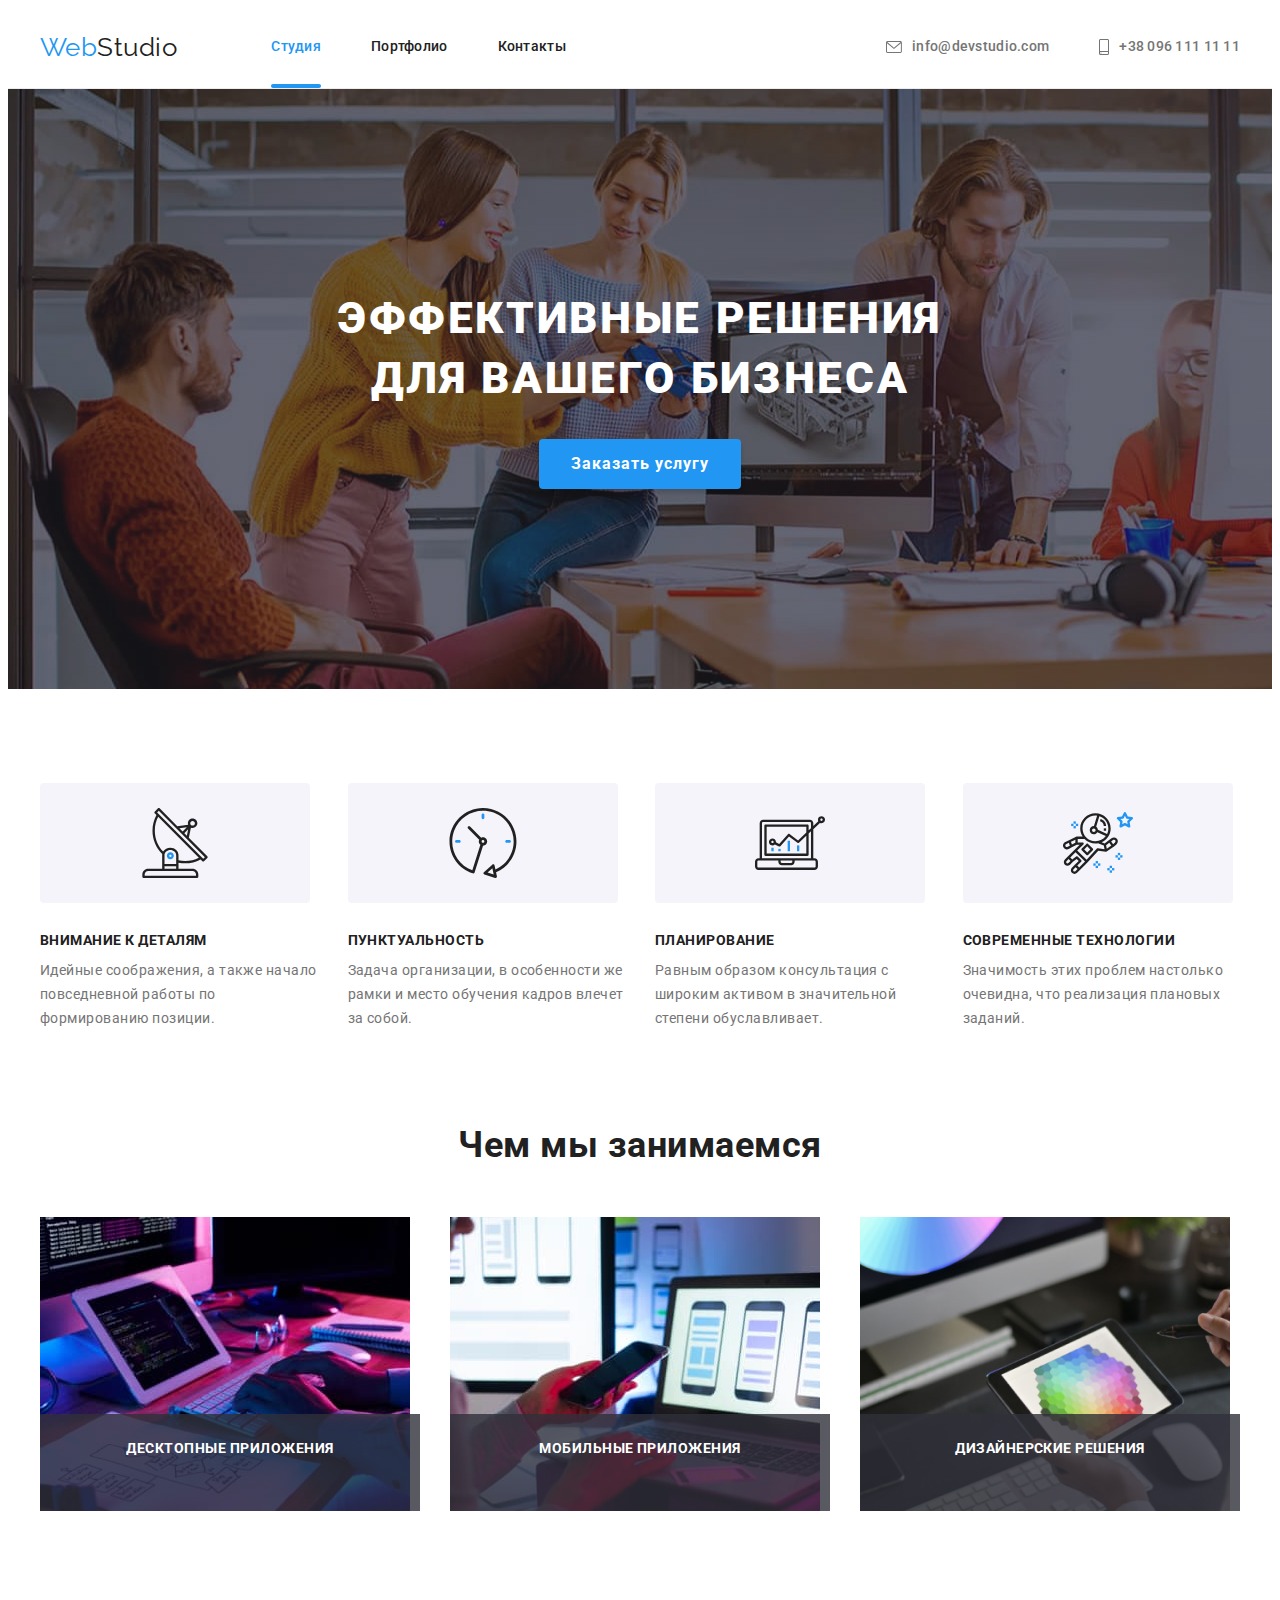
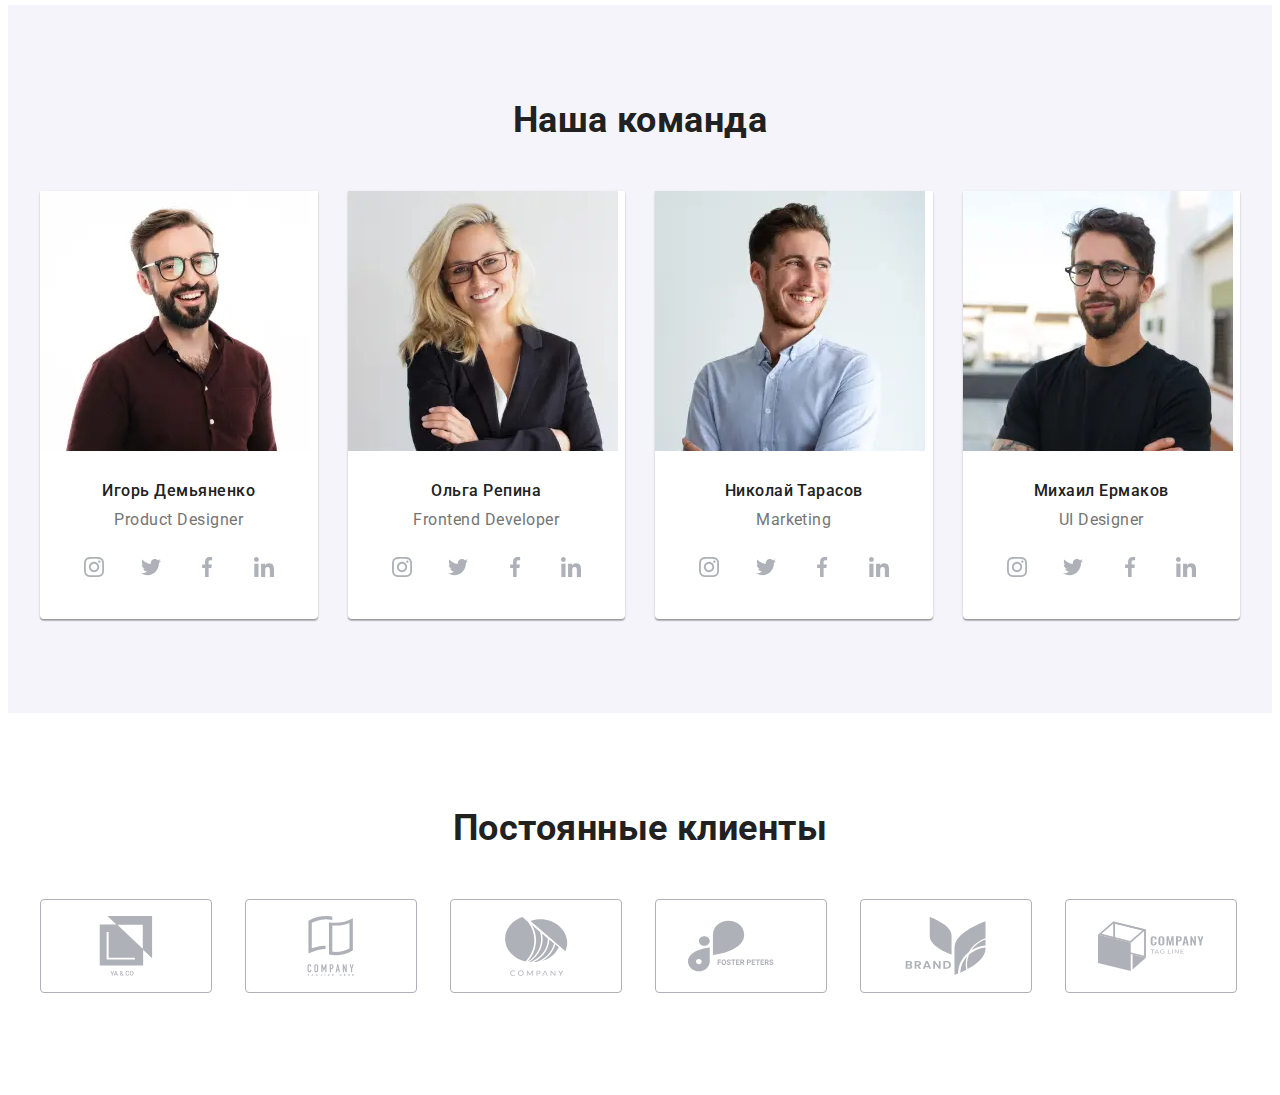
==== commit 723f95a2: "Адаптирует секции hero и portfolio" ====
--- a/index.html
+++ b/index.html
@@ -16,7 +16,7 @@
 
   <body>
     <!-- HEADER -->
-    <!-- <header class="header">
+    <header class="header">
       <div class="container header-container">
         <nav class="navigation">
         <a class="logo header__logo" href="./index.html"> Web<span class="logo_theme_light">Studio</span></a>
@@ -31,9 +31,9 @@
             <a class="menu__link" href="">Контакты</a>
           </li>
         </ul>
-      </nav> -->
-
-      <!-- <ul class="menu list">
+      </nav>
+
+      <ul class="menu list">
         <li class="menu__item">
           <a class="menu__link menu__link_color" href="mailto:info@devstudio.com">
           <svg class="envelope" width="16" height="12">
@@ -46,16 +46,16 @@
         </li>
       </ul> 
       </div>
-    </header> -->
+    </header>
 
     <main>
       <!-- HERO -->
-      <!-- <section class="hero">
-        <div class="container">
-        <h1 class="hero__title">Эффективные решения <br> для вашего бизнеса</h1>
+      <section class="hero">
+        <div class="hero-container">
+        <h1 class="hero__title">Эффективные решения для вашего бизнеса</h1>
         <button class="main-btn" type="button" data-modal-open>Заказать услугу</button>
         </div>
-      </section>  -->
+      </section> 
 
       <!-- FUNCTIONS -->
       <section class="section-unic">
--- a/css/main.min.css
+++ b/css/main.min.css
@@ -1,3 +1,3 @@
 :root{--primary-text-color: #212121;--title-text-color: #757575;--accent-color: #2196f3;--white-color: #ffffff;--main-background: #2f303a;--section-background: #f5f4fa;--footer-logo: rgba(255, 255, 255, 0.6);--transition-timing-function: cubic-bezier(0.4, 0, 0.2, 1)
-}body{font-family:'Roboto', sans-serif;background-color:var(--white-color);color:var(--primary-text-color);letter-spacing:0.03em}.list{list-style:none}h1,h2,h3,h4,h5,h6,p{margin-top:0;margin-bottom:0}ul,ol{margin-top:0;margin-bottom:0;padding-left:0}img{display:block}.section{padding-top:60px;padding-bottom:60px}@media screen and (min-width: 1200px){.section{padding-top:94px;padding-bottom:94px}}.social-list,.customers-item{display:flex;justify-content:space-between}.container{padding-left:15px;padding-right:15px}@media screen and (min-width: 480px){.container{width:480px;margin:0 auto}}@media screen and (min-width: 768px){.container{width:768px}}@media screen and (min-width: 1200px){.container{width:1200px}}.visually-hidden{position:absolute !important;clip:rect(1px 1px 1px 1px);clip:rect(1px, 1px, 1px, 1px);padding:0 !important;border:0 !important;height:1px !important;width:1px !important;overflow:hidden}.modal-btn{font-family:inherit;font-weight:500;font-size:16px;line-height:1.63;color:var(--primary-text-color);cursor:pointer;padding:6px 22px;border:none;border-radius:4px;background-color:#F5F4FA;transition:background-color 250ms var(--transition-timing-function),color 250ms var(--transition-timing-function),box-shadow 250ms var(--transition-timing-function)}.modal-btn:hover,.modal-btn:focus{color:var(--white-color);background-color:var(--accent-color);box-shadow:0px 3px 1px rgba(0,0,0,0.1),0px 1px 2px rgba(0,0,0,0.08),0px 2px 2px rgba(0,0,0,0.12)}.section-title{font-size:28px;line-height:1.18;text-align:center;margin-bottom:30px}@media screen and (min-width: 1200px){.section-title{font-size:36px;line-height:1.17;margin-bottom:50px}}.social-list_icon{width:20px;height:20px}.social-list__link{display:flex;align-items:center;justify-content:center;width:44px;height:44px;border-radius:50%;fill:#AFB1B8;transition:background-color 250ms var(--transition-timing-function),fill 250ms cubic-bezier(0.4, 0, 0.2, 1)}.social-list__link:hover,.social-list__link:focus{fill:#ffffff;background-color:var(--accent-color)}.logo{font-family:'Raleway', sans-serif;font-size:26px;line-height:1.19;color:var(--accent-color);text-decoration:none}.header__logo{margin-right:94px}.logo_theme_light{color:var(--primary-text-color)}.logo_theme_dark{color:var(--white-color)}.footer .logo{margin-right:0px}.subtitle__list{font-size:14px;line-height:1.14;text-transform:uppercase;margin-bottom:10px;text-align:center}@media screen and (min-width: 768px){.subtitle__list{text-align:left}}.backdrop{position:fixed;top:0;left:0;width:100vw;height:100vh;background:rgba(0,0,0,0.2);opacity:1;visibility:visible;pointer-events:auto;transition:opacity 250ms var(--transition-timing-function),visibility 250ms var(--transition-timing-function)}.is-hidden{opacity:0;visibility:hidden;pointer-events:none}.modal{position:absolute;left:50%;top:50%;width:528px;height:580px;padding:40px;background:var(--white-color);box-shadow:0px 1px 3px rgba(0,0,0,0.12),0px 1px 1px rgba(0,0,0,0.14),0px 2px 1px rgba(0,0,0,0.2);border-radius:4px;transform:translate(-50%, -50%)}.close-btn{position:absolute;top:8px;right:8px;width:30px;height:30px;display:flex;justify-content:center;align-items:center;border-radius:50%;border:1px solid rgba(0,0,0,0.1);background-color:transparent;cursor:pointer;padding:0}[data-modal-close]:hover{fill:var(--accent-color);cursor:pointer}.modal-form{display:flex;flex-direction:column}.modal-form-head{font-size:20px;font-weight:700;text-align:center;letter-spacing:0.03em;margin-bottom:12px}.modal-form-btn{display:block;width:200px;height:50px;margin:0 auto;font-weight:700;line-height:1.87;letter-spacing:0.06em;color:var(--white-color);background-color:var(--accent-color);box-shadow:0px 4px 4px rgba(0,0,0,0.15);border-radius:4px;border:none;padding:10px 55px;cursor:pointer;transition:background-color 250ms var(--transition-timing-function)}.modal-form-btn:focus,.modal-form-btn:hover{background-color:#188CE8}.modal-form-field{font-size:12px;line-height:1.17;letter-spacing:0.01em;color:var(--title-text-color);margin-bottom:10px}.modal-form-input-wrapper{position:relative;display:block;margin-top:4px}.modal-form-input{width:100%;height:40px;border:1px solid rgba(33,33,33,0.2);border-radius:4px;padding-left:42px;transition:border-color 250ms var(--transition-timing-function)}.modal-form-input:focus{outline:none;border-color:var(--accent-color);cursor:pointer}.modal-form-icon{position:absolute;top:50%;left:12px;display:block;width:18px;height:18px;transform:translateY(-50%);transition:fill 250ms var(--transition-timing-function)}.modal-form-input:focus+.modal-form-icon{fill:var(--accent-color)}.modal-form-message{width:100%;height:120px;font-size:14px;line-height:1.14;letter-spacing:0.01em;margin-top:4px;border:1px solid rgba(33,33,33,0.2);border-radius:4px;padding:12px 16px;resize:none}.modal-form-message:focus{outline:none;border-color:var(--accent-color);transition:border-color 250ms var(--transition-timing-function)}.modal-form-message::placeholder{color:rgba(117,117,117,0.5)}.modal-form-checkbox-label{display:flex;align-items:center;justify-content:center;font-size:14px;line-height:1.71;margin-bottom:30px;margin-top:10px;color:var(--title-text-color)}.modal-form-checkbox-label::before{display:block;content:"";height:17px;width:18px;margin-right:9px;border:2px solid var(--primary-text-color);border-radius:2px}.modal-form-checkbox:checked+.modal-form-checkbox-label::before{background-image:url(../images/checkbox.svg);background-size:cover;border:none}.modal-form-label-link{color:var(--accent-color)}.header{padding-top:24px;padding-bottom:25px;border-bottom:1px solid #ececec}.header-container{display:flex;align-items:center;justify-content:space-between}.navigation{display:flex;align-items:center}.menu{display:flex;align-items:center}.menu__item{display:flex;align-items:center}.menu__item:not(:last-child){margin-right:50px}.menu__link{display:flex;position:relative;align-items:center;font-weight:500;font-size:14px;line-height:1.14;letter-spacing:0.02em;color:inherit;text-decoration:none;transition:color 250ms var(--transition-timing-function)}.menu__link.menu__link_color{color:var(--title-text-color)}.menu__link:hover,.menu__link:focus{color:var(--accent-color)}.menu__link_current::after{position:absolute;content:"";width:100%;height:4px;bottom:0;background-color:var(--accent-color);border-radius:2px;transform:translateY(33px)}.menu .menu__link_current{color:var(--accent-color)}.envelope,.smartphone{margin-right:10px;fill:currentColor}.hero__title{font-weight:900;font-size:26px;line-height:1.62;text-align:center;letter-spacing:0.06em;text-transform:uppercase;color:var(--white-color);margin-bottom:30px}.hero{background-position:center;max-width:480px;background:var(--main-background);background-image:linear-gradient(rgba(47,48,58,0.4), rgba(47,48,58,0.4)),url(../images/add/mobile/bg-main.jpg);background-size:cover;align-items:center;text-align:center;margin:0 auto;padding-top:118px;padding-bottom:118px}.main-btn{border-radius:4px;padding:10px 32px;font-family:inherit;font-weight:bold;font-size:16px;line-height:1.88;letter-spacing:0.06em;color:var(--white-color);background-color:var(--accent-color);cursor:pointer;display:block;margin:0 auto;margin-left:auto;border:none;box-shadow:0px 4px 4px rgba(0,0,0,0.15)}@media screen and (min-width: 1200px){.hero__title{font-size:44px;line-height:1.36}}.section-unic{padding-top:60px;padding-bottom:60px}.subtitle{margin-left:-30px;margin-top:-30px}.subtitle__item{margin-left:30px;margin-top:30px}.subtitle__icon{display:flex;align-items:center;justify-content:center;margin-bottom:30px;height:120px;background-color:var(--section-background);border-radius:4px}.subtitle__text{font-weight:normal;font-size:14px;line-height:1.71;color:var(--title-text-color)}@media screen and (min-width: 768px){.subtitle{display:flex;flex-wrap:wrap}.subtitle__item{flex-basis:calc((100% - 120px) / 2);margin-left:30px;margin-top:30px}.subtitle__item:not(:last-child){justify-content:space-between}.subtitle__icon{width:354px}}@media screen and (min-width: 1200px){.section-unic{padding-top:94px;padding-bottom:0}.subtitle{flex-wrap:unset}.subtitle__item{flex-basis:calc((100% - 120px) / 4)}.subtitle__icon{width:270px}}.about-hidden{display:none}@media screen and (min-width: 1200px){.about-hidden{display:block}.about-list-wrap{position:relative}.subtitle-list-white{position:absolute;bottom:0;left:0;width:100%;height:70px;margin-bottom:0;text-align:center;padding-top:27px;color:var(--white-color);background:rgba(47,48,58,0.8)}.menu-content{display:flex;flex-wrap:wrap;margin-left:-30px;margin-top:-30px}.about-list{flex-basis:calc((100% - 90px) / 3);margin-left:30px;margin-top:30px}}.team{background-color:var(--section-background)}.team__item{font-weight:500;font-size:16px;line-height:1.19;text-align:center;margin-bottom:10px}.team__position{font-size:16px;line-height:1.19;text-align:center;color:var(--title-text-color);margin-bottom:16px}.team__frame{padding-top:30px;padding-bottom:24px}.team__list{margin-top:30px;box-shadow:0px 1px 3px rgba(0,0,0,0.12),0px 1px 1px rgba(0,0,0,0.14),0px 2px 1px rgba(0,0,0,0.2);border-radius:0px 0px 4px 4px;background-color:var(--white-color)}@media screen and (min-width: 480px){.team__frame{padding-left:122px;padding-right:122px}}@media screen and (min-width: 768px){.team__menu{display:flex;flex-wrap:wrap;margin-left:-30px;margin-top:-30px}.team__list{flex-basis:calc((100% - 60px) / 2);margin-left:30px}.team__frame{padding-left:74px;padding-right:74px}}@media screen and (min-width: 1200px){.team__list{flex-basis:calc((100% - 120px) / 4)}.team__frame{padding-bottom:30px;padding-left:32px;padding-right:32px}}.filter{display:flex;margin-bottom:50px;justify-content:center}.filter-list:not(:last-child){margin-right:8px}.portfolio{display:flex;flex-wrap:wrap;justify-content:space-between;margin-left:-30px;margin-top:-30px}.portfolio-item{position:relative;flex-basis:calc((100% - 270px) / 9);margin-left:30px;margin-top:30px}.portfolio-item:hover,.portfolio-item:focus{box-shadow:0px 1px 1px rgba(0,0,0,0.12),0px 4px 4px rgba(0,0,0,0.06),1px 4px 6px rgba(0,0,0,0.16);cursor:pointer}.portfolio-name{font-size:18px;line-height:2;letter-spacing:0.06em;color:var(--primary-text-color);transform:rotate(0.26deg)}.portfolio-frame{padding:20px 24px;border:1px solid #eeeeee}.portfolio-desc{font-size:16px;line-height:1.88;color:var(--title-text-color);transform:rotate(0.26deg);margin-top:4px}.portfolio-item-link{text-decoration:none}.portfolio-item-wrapper{position:relative;overflow:hidden}.overlay{position:absolute;top:0;left:0;width:100%;height:100%;background-color:rgba(33,150,243,0.9);color:var(--white-color);font-size:18px;line-height:1.56;padding:63px 24px;overflow:auto;transform:translateY(100%);transition:transform 250ms var(--transition-timing-function)}.portfolio-item-link:hover .overlay,.portfolio-item-link:focus .overlay{transform:translateY(0%)}.customers-item{display:flex;flex-wrap:wrap;margin-left:-30px;margin-top:-30px}.customers-list{flex-basis:calc((100% - 60px) / 2);margin-left:30px;margin-top:30px}.customers-list-icon{width:106px;height:60px}.customers-list-link{display:flex;align-items:center;justify-content:center;width:210px;height:92px;border:1px solid #AFB1B8;border-radius:4px;fill:#AFB1B8;transition:fill 250ms var(--transition-timing-function),border-color 250ms var(--transition-timing-function)}.customers-list-link:hover,.customers-list-link:focus{fill:var(--accent-color);border-color:var(--accent-color)}@media screen and (min-width: 768px){.customers-list{flex-basis:calc((100% - 90px) / 3)}.customers-list-link{width:226px}}@media screen and (min-width: 1200px){.customers-item{flex-wrap:unset}.customers-list-link{width:170px}}.menu-footer__link{font-style:normal;font-size:14px;line-height:1.71;color:var(--footer-logo);text-decoration:none}.menu-footer__link_color{color:var(--white-color)}.menu-footer{margin-top:20px}.menu-footer__item:not(:last-child){margin-bottom:9px}.footer{background-color:var(--main-background);padding-top:60px;padding-bottom:60px}.footer-cont{display:flex;align-items:baseline}.footer-join{font-size:14px;line-height:1.14;text-transform:uppercase;margin-bottom:20px;color:var(--white-color)}.social-list_iconcolor{fill:var(--white-color)}.social-list_footer{margin-right:10px}.social-list__link_color{background-color:rgba(255,255,255,0.1)}.footer-container{margin-left:70px;margin-right:93px}.signup{outline:none;width:358px;height:50px;background-color:var(--main-background);border:1px solid rgba(255,255,255,0.3);filter:drop-shadow(0px 4px 4px rgba(0,0,0,0.15));border-radius:4px;padding:15px 16px;margin-right:10px;vertical-align:middle;color:var(--white-color)}.footer-btn{width:200px;height:50px;padding:10px 28px;background-color:var(--accent-color);box-shadow:0px 4px 4px rgba(0,0,0,0.15);border-radius:4px;border:none;color:var(--white-color);font-weight:bold;letter-spacing:0.06em;cursor:pointer}.footer-btn_icon{width:24px;height:24px;vertical-align:middle}
+}body{font-family:'Roboto', sans-serif;background-color:var(--white-color);color:var(--primary-text-color);letter-spacing:0.03em}.list{list-style:none}h1,h2,h3,h4,h5,h6,p{margin-top:0;margin-bottom:0}ul,ol{margin-top:0;margin-bottom:0;padding-left:0}img{display:block}.section{padding-top:60px;padding-bottom:60px}@media screen and (min-width: 1200px){.section{padding-top:94px;padding-bottom:94px}}.social-list,.customers-item{display:flex;justify-content:space-between}.container{padding-left:15px;padding-right:15px}@media screen and (min-width: 480px){.container{width:480px;margin:0 auto}}@media screen and (min-width: 768px){.container{width:768px}}@media screen and (min-width: 1200px){.container{width:1200px}}.visually-hidden{position:absolute !important;clip:rect(1px 1px 1px 1px);clip:rect(1px, 1px, 1px, 1px);padding:0 !important;border:0 !important;height:1px !important;width:1px !important;overflow:hidden}.modal-btn{font-family:inherit;font-weight:500;font-size:16px;line-height:1.63;color:var(--primary-text-color);cursor:pointer;padding:6px 22px;border:none;border-radius:4px;background-color:#F5F4FA;transition:background-color 250ms var(--transition-timing-function),color 250ms var(--transition-timing-function),box-shadow 250ms var(--transition-timing-function)}.modal-btn:hover,.modal-btn:focus{color:var(--white-color);background-color:var(--accent-color);box-shadow:0px 3px 1px rgba(0,0,0,0.1),0px 1px 2px rgba(0,0,0,0.08),0px 2px 2px rgba(0,0,0,0.12)}.section-title{font-size:28px;line-height:1.18;text-align:center;margin-bottom:30px}@media screen and (min-width: 1200px){.section-title{font-size:36px;line-height:1.17;margin-bottom:50px}}.social-list_icon{width:20px;height:20px}.social-list__link{display:flex;align-items:center;justify-content:center;width:44px;height:44px;border-radius:50%;fill:#AFB1B8;transition:background-color 250ms var(--transition-timing-function),fill 250ms cubic-bezier(0.4, 0, 0.2, 1)}.social-list__link:hover,.social-list__link:focus{fill:#ffffff;background-color:var(--accent-color)}.logo{font-family:'Raleway', sans-serif;font-size:26px;line-height:1.19;color:var(--accent-color);text-decoration:none}.header__logo{margin-right:94px}.logo_theme_light{color:var(--primary-text-color)}.logo_theme_dark{color:var(--white-color)}.footer .logo{margin-right:0px}.subtitle__list{font-size:14px;line-height:1.14;text-transform:uppercase;margin-bottom:10px;text-align:center}@media screen and (min-width: 768px){.subtitle__list{text-align:left}}.backdrop{position:fixed;top:0;left:0;width:100vw;height:100vh;background:rgba(0,0,0,0.2);opacity:1;visibility:visible;pointer-events:auto;transition:opacity 250ms var(--transition-timing-function),visibility 250ms var(--transition-timing-function)}.is-hidden{opacity:0;visibility:hidden;pointer-events:none}.modal{position:absolute;left:50%;top:50%;width:528px;height:580px;padding:40px;background:var(--white-color);box-shadow:0px 1px 3px rgba(0,0,0,0.12),0px 1px 1px rgba(0,0,0,0.14),0px 2px 1px rgba(0,0,0,0.2);border-radius:4px;transform:translate(-50%, -50%)}.close-btn{position:absolute;top:8px;right:8px;width:30px;height:30px;display:flex;justify-content:center;align-items:center;border-radius:50%;border:1px solid rgba(0,0,0,0.1);background-color:transparent;cursor:pointer;padding:0}[data-modal-close]:hover{fill:var(--accent-color);cursor:pointer}.modal-form{display:flex;flex-direction:column}.modal-form-head{font-size:20px;font-weight:700;text-align:center;letter-spacing:0.03em;margin-bottom:12px}.modal-form-btn{display:block;width:200px;height:50px;margin:0 auto;font-weight:700;line-height:1.87;letter-spacing:0.06em;color:var(--white-color);background-color:var(--accent-color);box-shadow:0px 4px 4px rgba(0,0,0,0.15);border-radius:4px;border:none;padding:10px 55px;cursor:pointer;transition:background-color 250ms var(--transition-timing-function)}.modal-form-btn:focus,.modal-form-btn:hover{background-color:#188CE8}.modal-form-field{font-size:12px;line-height:1.17;letter-spacing:0.01em;color:var(--title-text-color);margin-bottom:10px}.modal-form-input-wrapper{position:relative;display:block;margin-top:4px}.modal-form-input{width:100%;height:40px;border:1px solid rgba(33,33,33,0.2);border-radius:4px;padding-left:42px;transition:border-color 250ms var(--transition-timing-function)}.modal-form-input:focus{outline:none;border-color:var(--accent-color);cursor:pointer}.modal-form-icon{position:absolute;top:50%;left:12px;display:block;width:18px;height:18px;transform:translateY(-50%);transition:fill 250ms var(--transition-timing-function)}.modal-form-input:focus+.modal-form-icon{fill:var(--accent-color)}.modal-form-message{width:100%;height:120px;font-size:14px;line-height:1.14;letter-spacing:0.01em;margin-top:4px;border:1px solid rgba(33,33,33,0.2);border-radius:4px;padding:12px 16px;resize:none}.modal-form-message:focus{outline:none;border-color:var(--accent-color);transition:border-color 250ms var(--transition-timing-function)}.modal-form-message::placeholder{color:rgba(117,117,117,0.5)}.modal-form-checkbox-label{display:flex;align-items:center;justify-content:center;font-size:14px;line-height:1.71;margin-bottom:30px;margin-top:10px;color:var(--title-text-color)}.modal-form-checkbox-label::before{display:block;content:"";height:17px;width:18px;margin-right:9px;border:2px solid var(--primary-text-color);border-radius:2px}.modal-form-checkbox:checked+.modal-form-checkbox-label::before{background-image:url(../images/checkbox.svg);background-size:cover;border:none}.modal-form-label-link{color:var(--accent-color)}.header{padding-top:24px;padding-bottom:25px;border-bottom:1px solid #ececec}.header-container{display:flex;align-items:center;justify-content:space-between}.navigation{display:flex;align-items:center}.menu{display:flex;align-items:center}.menu__item{display:flex;align-items:center}.menu__item:not(:last-child){margin-right:50px}.menu__link{display:flex;position:relative;align-items:center;font-weight:500;font-size:14px;line-height:1.14;letter-spacing:0.02em;color:inherit;text-decoration:none;transition:color 250ms var(--transition-timing-function)}.menu__link.menu__link_color{color:var(--title-text-color)}.menu__link:hover,.menu__link:focus{color:var(--accent-color)}.menu__link_current::after{position:absolute;content:"";width:100%;height:4px;bottom:0;background-color:var(--accent-color);border-radius:2px;transform:translateY(33px)}.menu .menu__link_current{color:var(--accent-color)}.envelope,.smartphone{margin-right:10px;fill:currentColor}.hero__title{font-weight:900;font-size:26px;line-height:1.62;text-align:center;letter-spacing:0.06em;text-transform:uppercase;color:var(--white-color);margin-bottom:30px}.hero{background-position:center;max-width:480px;background:var(--main-background);background-image:linear-gradient(rgba(47,48,58,0.4), rgba(47,48,58,0.4)),url(../images/add/mobile/bg-main.jpg);background-size:cover;align-items:center;text-align:center;margin:0 auto;padding-top:118px;padding-bottom:118px}.hero-container{margin-left:auto;margin-right:auto}.main-btn{border-radius:4px;padding:10px 32px;font-family:inherit;font-weight:bold;font-size:16px;line-height:1.88;letter-spacing:0.06em;color:var(--white-color);background-color:var(--accent-color);cursor:pointer;display:block;margin:0 auto;margin-left:auto;border:none;box-shadow:0px 4px 4px rgba(0,0,0,0.15);transition-property:background-color;transition-duration:250ms;transition-timing-function:cubic-bezier(0.4, 0, 0.2, 1)}@media screen and (min-width: 768px){.hero{max-width:768px;background-image:linear-gradient(rgba(47,48,58,0.4), rgba(47,48,58,0.4)),url(../images/add/tablet/bg-main.jpg)}}@media screen and (min-width: 1200px){.hero{max-width:1600px;background-image:linear-gradient(rgba(47,48,58,0.4), rgba(47,48,58,0.4)),url(../images/add/desktop/bg-main.jpg);padding-top:200px;padding-bottom:200px}}@media screen and (min-width: 480px){.hero-container{width:360px}}@media screen and (min-width: 1200px){.hero-container{width:696px}}@media screen and (min-width: 1200px){.hero__title{font-size:44px;line-height:1.36}}.section-unic{padding-top:60px;padding-bottom:60px}.subtitle{margin-left:-30px;margin-top:-30px}.subtitle__item{margin-left:30px;margin-top:30px}.subtitle__icon{display:flex;align-items:center;justify-content:center;margin-bottom:30px;height:120px;background-color:var(--section-background);border-radius:4px}.subtitle__text{font-weight:normal;font-size:14px;line-height:1.71;color:var(--title-text-color)}@media screen and (min-width: 768px){.subtitle{display:flex;flex-wrap:wrap}.subtitle__item{flex-basis:calc((100% - 120px) / 2);margin-left:30px;margin-top:30px}.subtitle__item:not(:last-child){justify-content:space-between}.subtitle__icon{width:354px}}@media screen and (min-width: 1200px){.section-unic{padding-top:94px;padding-bottom:0}.subtitle{flex-wrap:unset}.subtitle__item{flex-basis:calc((100% - 120px) / 4)}.subtitle__icon{width:270px}}.about-hidden{display:none}@media screen and (min-width: 1200px){.about-hidden{display:block}.about-list-wrap{position:relative}.subtitle-list-white{position:absolute;bottom:0;left:0;width:100%;height:70px;margin-bottom:0;text-align:center;padding-top:27px;color:var(--white-color);background:rgba(47,48,58,0.8)}.menu-content{display:flex;flex-wrap:wrap;margin-left:-30px;margin-top:-30px}.about-list{flex-basis:calc((100% - 90px) / 3);margin-left:30px;margin-top:30px}}.team{background-color:var(--section-background)}.team__item{font-weight:500;font-size:16px;line-height:1.19;text-align:center;margin-bottom:10px}.team__position{font-size:16px;line-height:1.19;text-align:center;color:var(--title-text-color);margin-bottom:16px}.team__frame{padding-top:30px;padding-bottom:24px}.team__list{margin-top:30px;box-shadow:0px 1px 3px rgba(0,0,0,0.12),0px 1px 1px rgba(0,0,0,0.14),0px 2px 1px rgba(0,0,0,0.2);border-radius:0px 0px 4px 4px;background-color:var(--white-color)}@media screen and (min-width: 480px){.team__frame{padding-left:122px;padding-right:122px}}@media screen and (min-width: 768px){.team__menu{display:flex;flex-wrap:wrap;margin-left:-30px;margin-top:-30px}.team__list{flex-basis:calc((100% - 60px) / 2);margin-left:30px}.team__frame{padding-left:74px;padding-right:74px}}@media screen and (min-width: 1200px){.team__list{flex-basis:calc((100% - 120px) / 4)}.team__frame{padding-bottom:30px;padding-left:32px;padding-right:32px}}.filter{display:flex;flex-wrap:wrap;margin-bottom:40px}.filter-list:not(:last-child){margin-right:8px}.filter-list:nth-child(-n+3){margin-bottom:15px}.portfolio-item-wrapper{position:relative;overflow:hidden}.portfolio-item{position:relative;margin-top:30px}.portfolio-item:hover,.portfolio-item:focus{box-shadow:0px 1px 1px rgba(0,0,0,0.12),0px 4px 4px rgba(0,0,0,0.06),1px 4px 6px rgba(0,0,0,0.16);cursor:pointer}.portfolio-frame{flex-grow:1;padding:20px 24px;border-bottom:1px solid #eeeeee;border-left:1px solid #eeeeee;border-right:1px solid #eeeeee}.portfolio-name{font-size:18px;line-height:2;letter-spacing:0.06em;color:var(--primary-text-color);transform:rotate(0.26deg)}.portfolio-desc{font-size:16px;line-height:1.88;color:var(--title-text-color);transform:rotate(0.26deg);margin-top:4px}.portfolio-item-link{display:flex;flex-direction:column;width:100%;height:100%;text-decoration:none}@media screen and (min-width: 768px){.filter{margin-bottom:30px;justify-content:center}.filter-list:nth-child(-n+3){margin-bottom:0px}.portfolio{display:flex;flex-wrap:wrap;justify-content:space-between;margin-left:-30px;margin-top:-30px}.portfolio-item{flex-basis:calc((100% - 180px) / 2);margin-left:30px}}.overlay{position:absolute;top:0;left:0;width:100%;height:100%;background-color:rgba(33,150,243,0.9);color:var(--white-color);font-size:18px;line-height:1.56;padding:63px 24px;overflow:auto;transform:translateY(100%);transition:transform 250ms var(--transition-timing-function)}.portfolio-item-link:hover .overlay,.portfolio-item-link:focus .overlay{transform:translateY(0%)}@media screen and (min-width: 1200px){.filter{margin-bottom:50px}.portfolio-item{flex-basis:calc((100% - 270px) / 9)}}.customers-item{display:flex;flex-wrap:wrap;margin-left:-30px;margin-top:-30px}.customers-list{flex-basis:calc((100% - 60px) / 2);margin-left:30px;margin-top:30px}.customers-list-icon{width:106px;height:60px}.customers-list-link{display:flex;align-items:center;justify-content:center;width:210px;height:92px;border:1px solid #AFB1B8;border-radius:4px;fill:#AFB1B8;transition:fill 250ms var(--transition-timing-function),border-color 250ms var(--transition-timing-function)}.customers-list-link:hover,.customers-list-link:focus{fill:var(--accent-color);border-color:var(--accent-color)}@media screen and (min-width: 768px){.customers-list{flex-basis:calc((100% - 90px) / 3)}.customers-list-link{width:226px}}@media screen and (min-width: 1200px){.customers-item{flex-wrap:unset}.customers-list-link{width:170px}}.menu-footer__link{font-style:normal;font-size:14px;line-height:1.71;color:var(--footer-logo);text-decoration:none}.menu-footer__link_color{color:var(--white-color)}.menu-footer{margin-top:20px}.menu-footer__item:not(:last-child){margin-bottom:9px}.footer{background-color:var(--main-background);padding-top:60px;padding-bottom:60px}.footer-cont{display:flex;align-items:baseline}.footer-join{font-size:14px;line-height:1.14;text-transform:uppercase;margin-bottom:20px;color:var(--white-color)}.social-list_iconcolor{fill:var(--white-color)}.social-list_footer{margin-right:10px}.social-list__link_color{background-color:rgba(255,255,255,0.1)}.footer-container{margin-left:70px;margin-right:93px}.signup{outline:none;width:358px;height:50px;background-color:var(--main-background);border:1px solid rgba(255,255,255,0.3);filter:drop-shadow(0px 4px 4px rgba(0,0,0,0.15));border-radius:4px;padding:15px 16px;margin-right:10px;vertical-align:middle;color:var(--white-color)}.footer-btn{width:200px;height:50px;padding:10px 28px;background-color:var(--accent-color);box-shadow:0px 4px 4px rgba(0,0,0,0.15);border-radius:4px;border:none;color:var(--white-color);font-weight:bold;letter-spacing:0.06em;cursor:pointer}.footer-btn_icon{width:24px;height:24px;vertical-align:middle}
 /*# sourceMappingURL=main.min.css.map */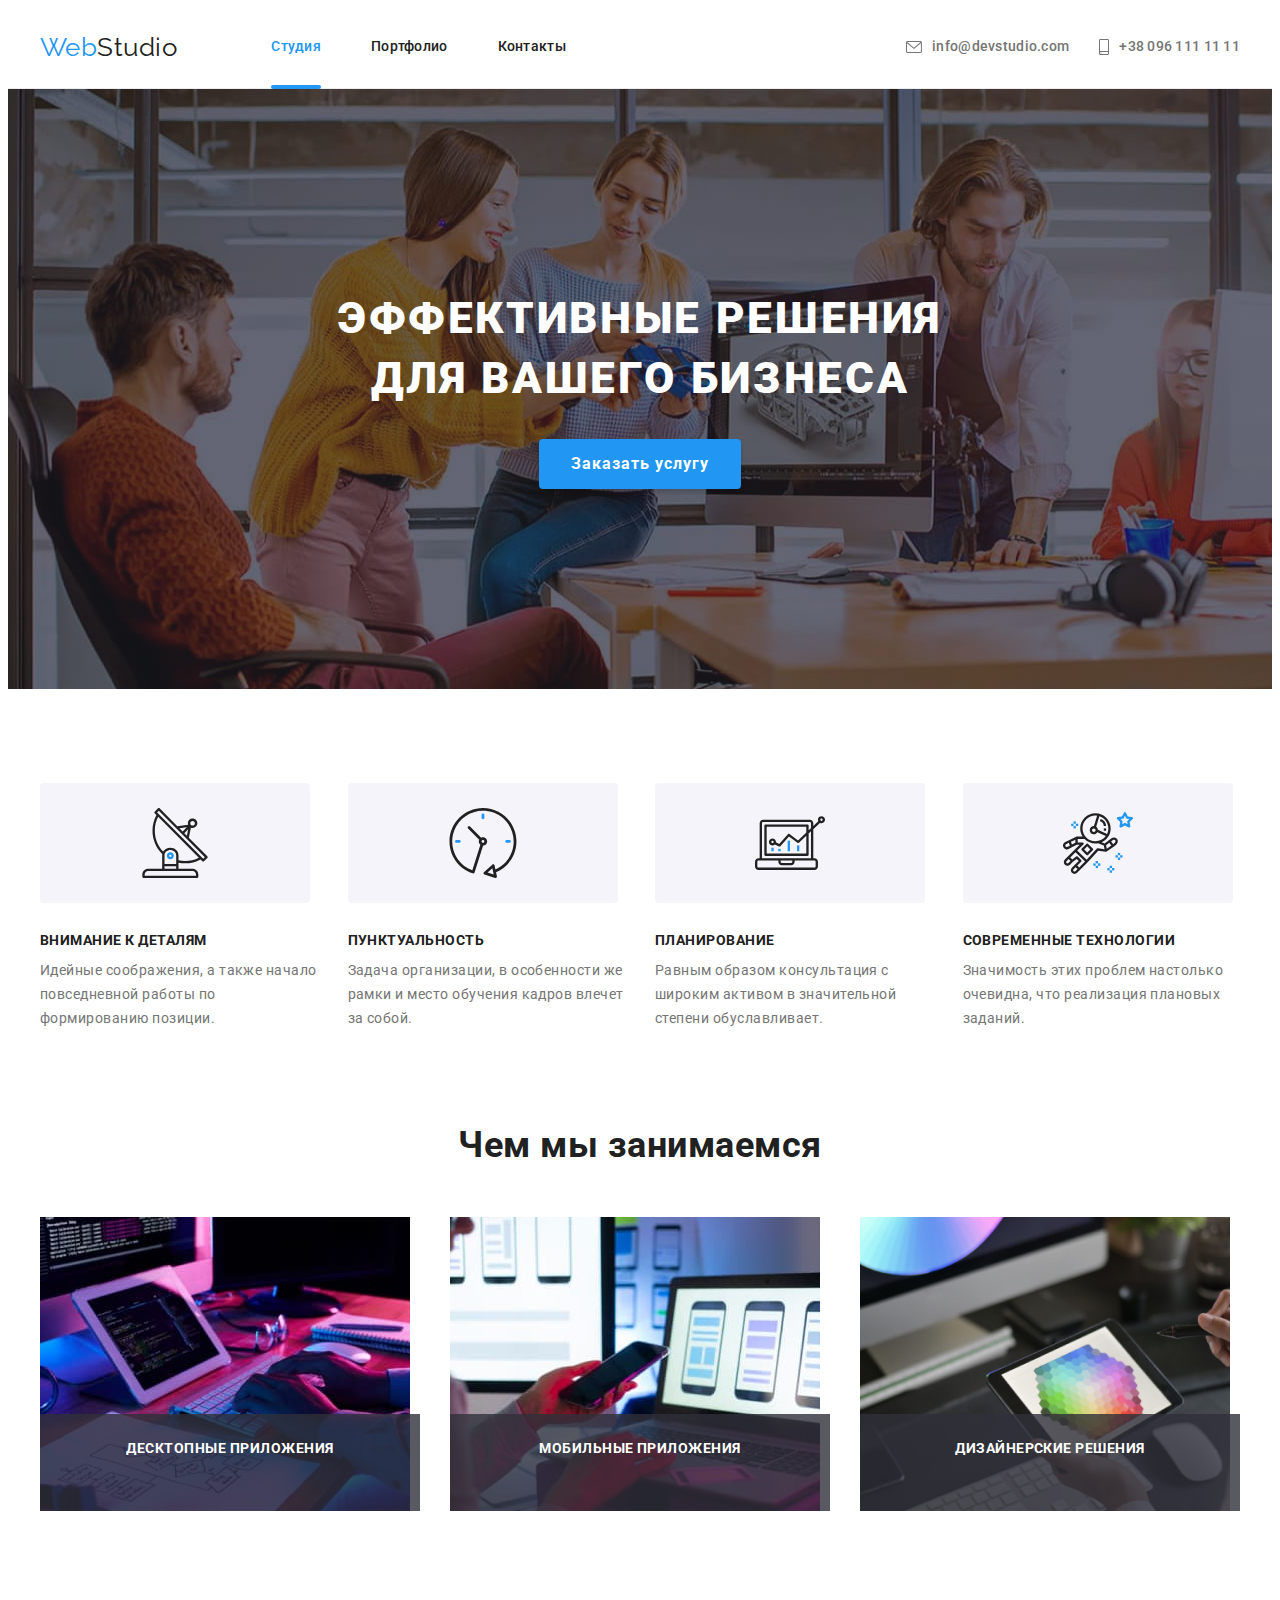
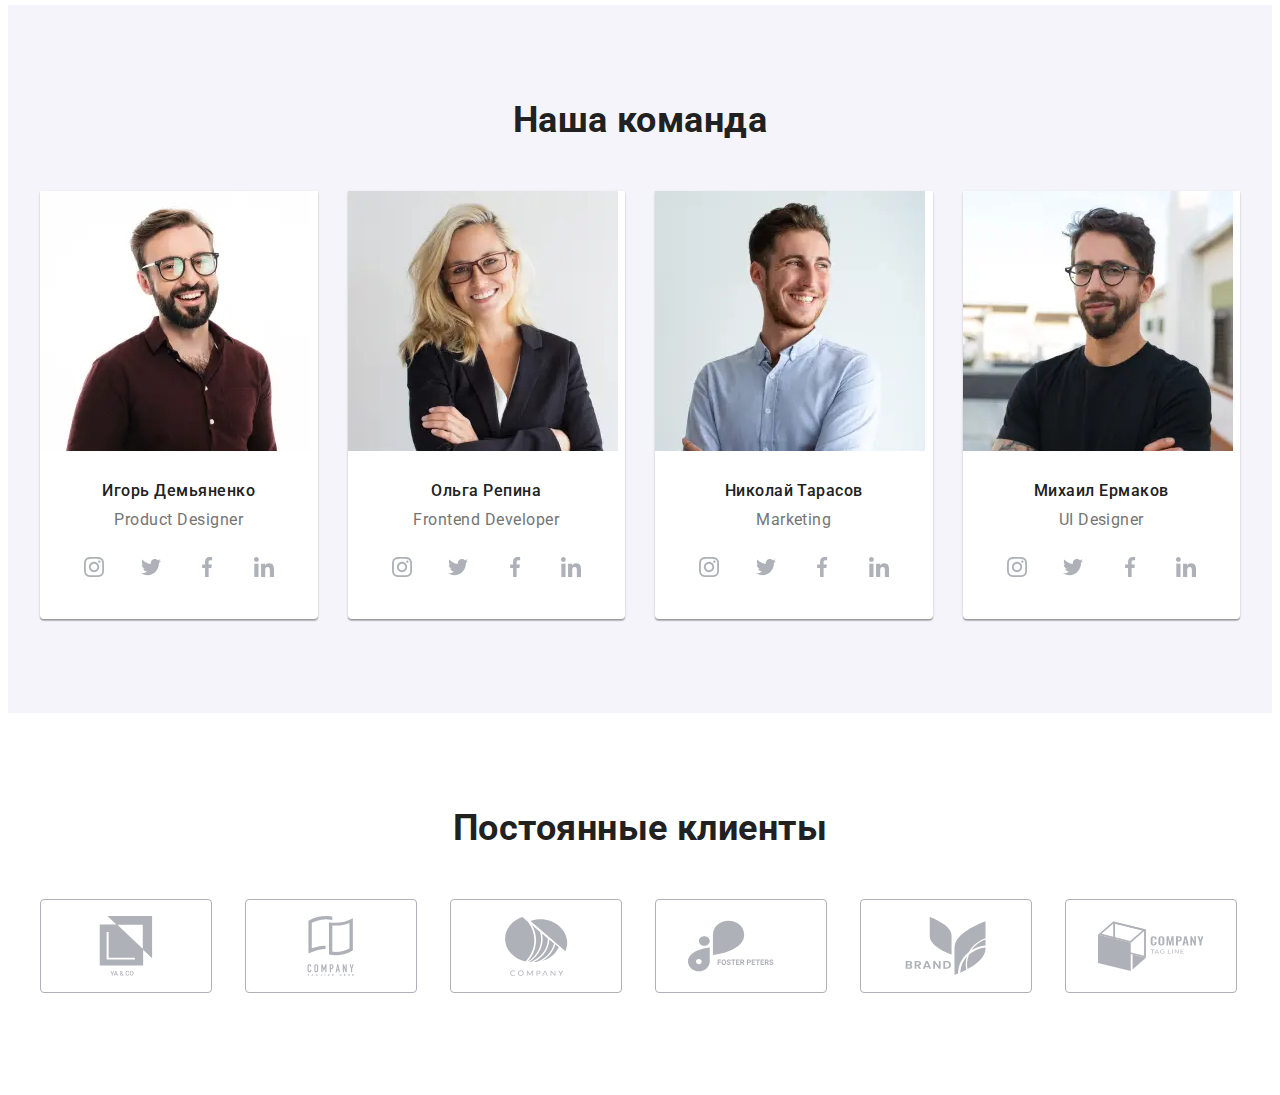
==== commit 38ab5ca9: "Заканчивает адаптацию Header" ====
--- a/index.html
+++ b/index.html
@@ -22,29 +22,85 @@
         <a class="logo header__logo" href="./index.html"> Web<span class="logo_theme_light">Studio</span></a>
         <ul class="menu list">
           <li class="menu__item">
-            <a class="menu__link menu__link_current" href="./index.html">Студия</a>
+            <a class="menu__link menu__link_current link" href="./index.html">Студия</a>
           </li>
           <li class="menu__item">
-            <a class="menu__link" href="./portfolio.html">Портфолио</a>
+            <a class="menu__link link" href="./portfolio.html">Портфолио</a>
           </li>
           <li class="menu__item">
-            <a class="menu__link" href="">Контакты</a>
+            <a class="menu__link link" href="">Контакты</a>
           </li>
         </ul>
       </nav>
 
-      <ul class="menu list">
-        <li class="menu__item">
-          <a class="menu__link menu__link_color" href="mailto:info@devstudio.com">
+      <ul class="contacts list">
+        <li class="contacts__item">
+          <a class="menu__link menu__link_color link" href="mailto:info@devstudio.com">
           <svg class="envelope" width="16" height="12">
           <use href="./images/sprite.svg#envelope"></use></svg>info@devstudio.com</a>
         </li>
-        <li class="menu__item">
-          <a class="menu__link menu__link_color" href="tel:+380961111111">
+        <li class="contacts__item">
+          <a class="menu__link menu__link_color link" href="tel:+380961111111">
             <svg class="smartphone" width="10" height="16">
               <use href="./images/sprite.svg#icon-smartphone"></use></svg>+38 096 111 11 11</a>
         </li>
       </ul> 
+
+        <button class="burger-btn" data-menu-open>
+          <svg class="burger-btn__icon">
+            <use href="./images/sprite.svg#burger-icon"></use>
+          </svg>
+        </button>
+      </div>
+
+
+      <div class="mobile-menu" data-menu>
+        <div class="container mobile-menu__container">
+          <button class="close-btn mobile-menu__close-btn" data-menu-close>
+          <svg class="close-btn__icon">
+            <use href="./images/sprite.svg#close-icon"></use>
+          </svg>
+        </button>
+
+        <ul class="nav-list list">
+          <li class="nav-list__item">
+            <a href="./index.html" class="nav-list__link link">Студия</a>
+          </li>
+          <li class="nav-list__item">
+            <a href="./portfolio.html" class="nav-list__link link">Портфолио</a>
+          </li>
+          <li class="nav-list__item">
+            <a href="" class="nav-list__link link">Контакты</a>
+          </li>
+        </ul>
+      <div class="mobile-menu__contacts">
+        <ul class="cont-list list">
+          <li class="cont-list__item">
+            <a href="tel:+380961111111" class="cont-list__link link">+38 096 111 11 11</a>
+          </li>
+          <li class="cont-list__item">
+            <a href="mailto:info@devstudio.com" class="cont-list__link link">info@devstudio.com</a>
+          </li>
+        </ul>
+
+        <ul class="social-net list">
+          <li class="social-net__item">
+            <a href="" class="social-net__link link">Instagram</a>
+          </li>
+          <li class="social-net__item">
+            <a href="" class="social-net__link link">Twitter</a>
+          </li>
+          <li class="social-net__item">
+            <a href="" class="social-net__link link">Facebook</a>
+          </li>
+          <li class="social-net__item">
+            <a href="" class="social-net__link link">LinkedIn</a>
+          </li>
+        </ul>
+        </div>
+
+              
+        </div>
       </div>
     </header>
 
@@ -569,7 +625,10 @@
       </div>
     </div>
 
+    
     <script src="./js/modal.js"></script> -->
+    <script src="./js/menu.js"></script>
+
   </body>
 </html>
            --- a/css/main.min.css
+++ b/css/main.min.css
@@ -1,3 +1,3 @@
 :root{--primary-text-color: #212121;--title-text-color: #757575;--accent-color: #2196f3;--white-color: #ffffff;--main-background: #2f303a;--section-background: #f5f4fa;--footer-logo: rgba(255, 255, 255, 0.6);--transition-timing-function: cubic-bezier(0.4, 0, 0.2, 1)
-}body{font-family:'Roboto', sans-serif;background-color:var(--white-color);color:var(--primary-text-color);letter-spacing:0.03em}.list{list-style:none}h1,h2,h3,h4,h5,h6,p{margin-top:0;margin-bottom:0}ul,ol{margin-top:0;margin-bottom:0;padding-left:0}img{display:block}.section{padding-top:60px;padding-bottom:60px}@media screen and (min-width: 1200px){.section{padding-top:94px;padding-bottom:94px}}.social-list,.customers-item{display:flex;justify-content:space-between}.container{padding-left:15px;padding-right:15px}@media screen and (min-width: 480px){.container{width:480px;margin:0 auto}}@media screen and (min-width: 768px){.container{width:768px}}@media screen and (min-width: 1200px){.container{width:1200px}}.visually-hidden{position:absolute !important;clip:rect(1px 1px 1px 1px);clip:rect(1px, 1px, 1px, 1px);padding:0 !important;border:0 !important;height:1px !important;width:1px !important;overflow:hidden}.modal-btn{font-family:inherit;font-weight:500;font-size:16px;line-height:1.63;color:var(--primary-text-color);cursor:pointer;padding:6px 22px;border:none;border-radius:4px;background-color:#F5F4FA;transition:background-color 250ms var(--transition-timing-function),color 250ms var(--transition-timing-function),box-shadow 250ms var(--transition-timing-function)}.modal-btn:hover,.modal-btn:focus{color:var(--white-color);background-color:var(--accent-color);box-shadow:0px 3px 1px rgba(0,0,0,0.1),0px 1px 2px rgba(0,0,0,0.08),0px 2px 2px rgba(0,0,0,0.12)}.section-title{font-size:28px;line-height:1.18;text-align:center;margin-bottom:30px}@media screen and (min-width: 1200px){.section-title{font-size:36px;line-height:1.17;margin-bottom:50px}}.social-list_icon{width:20px;height:20px}.social-list__link{display:flex;align-items:center;justify-content:center;width:44px;height:44px;border-radius:50%;fill:#AFB1B8;transition:background-color 250ms var(--transition-timing-function),fill 250ms cubic-bezier(0.4, 0, 0.2, 1)}.social-list__link:hover,.social-list__link:focus{fill:#ffffff;background-color:var(--accent-color)}.logo{font-family:'Raleway', sans-serif;font-size:26px;line-height:1.19;color:var(--accent-color);text-decoration:none}.header__logo{margin-right:94px}.logo_theme_light{color:var(--primary-text-color)}.logo_theme_dark{color:var(--white-color)}.footer .logo{margin-right:0px}.subtitle__list{font-size:14px;line-height:1.14;text-transform:uppercase;margin-bottom:10px;text-align:center}@media screen and (min-width: 768px){.subtitle__list{text-align:left}}.backdrop{position:fixed;top:0;left:0;width:100vw;height:100vh;background:rgba(0,0,0,0.2);opacity:1;visibility:visible;pointer-events:auto;transition:opacity 250ms var(--transition-timing-function),visibility 250ms var(--transition-timing-function)}.is-hidden{opacity:0;visibility:hidden;pointer-events:none}.modal{position:absolute;left:50%;top:50%;width:528px;height:580px;padding:40px;background:var(--white-color);box-shadow:0px 1px 3px rgba(0,0,0,0.12),0px 1px 1px rgba(0,0,0,0.14),0px 2px 1px rgba(0,0,0,0.2);border-radius:4px;transform:translate(-50%, -50%)}.close-btn{position:absolute;top:8px;right:8px;width:30px;height:30px;display:flex;justify-content:center;align-items:center;border-radius:50%;border:1px solid rgba(0,0,0,0.1);background-color:transparent;cursor:pointer;padding:0}[data-modal-close]:hover{fill:var(--accent-color);cursor:pointer}.modal-form{display:flex;flex-direction:column}.modal-form-head{font-size:20px;font-weight:700;text-align:center;letter-spacing:0.03em;margin-bottom:12px}.modal-form-btn{display:block;width:200px;height:50px;margin:0 auto;font-weight:700;line-height:1.87;letter-spacing:0.06em;color:var(--white-color);background-color:var(--accent-color);box-shadow:0px 4px 4px rgba(0,0,0,0.15);border-radius:4px;border:none;padding:10px 55px;cursor:pointer;transition:background-color 250ms var(--transition-timing-function)}.modal-form-btn:focus,.modal-form-btn:hover{background-color:#188CE8}.modal-form-field{font-size:12px;line-height:1.17;letter-spacing:0.01em;color:var(--title-text-color);margin-bottom:10px}.modal-form-input-wrapper{position:relative;display:block;margin-top:4px}.modal-form-input{width:100%;height:40px;border:1px solid rgba(33,33,33,0.2);border-radius:4px;padding-left:42px;transition:border-color 250ms var(--transition-timing-function)}.modal-form-input:focus{outline:none;border-color:var(--accent-color);cursor:pointer}.modal-form-icon{position:absolute;top:50%;left:12px;display:block;width:18px;height:18px;transform:translateY(-50%);transition:fill 250ms var(--transition-timing-function)}.modal-form-input:focus+.modal-form-icon{fill:var(--accent-color)}.modal-form-message{width:100%;height:120px;font-size:14px;line-height:1.14;letter-spacing:0.01em;margin-top:4px;border:1px solid rgba(33,33,33,0.2);border-radius:4px;padding:12px 16px;resize:none}.modal-form-message:focus{outline:none;border-color:var(--accent-color);transition:border-color 250ms var(--transition-timing-function)}.modal-form-message::placeholder{color:rgba(117,117,117,0.5)}.modal-form-checkbox-label{display:flex;align-items:center;justify-content:center;font-size:14px;line-height:1.71;margin-bottom:30px;margin-top:10px;color:var(--title-text-color)}.modal-form-checkbox-label::before{display:block;content:"";height:17px;width:18px;margin-right:9px;border:2px solid var(--primary-text-color);border-radius:2px}.modal-form-checkbox:checked+.modal-form-checkbox-label::before{background-image:url(../images/checkbox.svg);background-size:cover;border:none}.modal-form-label-link{color:var(--accent-color)}.header{padding-top:24px;padding-bottom:25px;border-bottom:1px solid #ececec}.header-container{display:flex;align-items:center;justify-content:space-between}.navigation{display:flex;align-items:center}.menu{display:flex;align-items:center}.menu__item{display:flex;align-items:center}.menu__item:not(:last-child){margin-right:50px}.menu__link{display:flex;position:relative;align-items:center;font-weight:500;font-size:14px;line-height:1.14;letter-spacing:0.02em;color:inherit;text-decoration:none;transition:color 250ms var(--transition-timing-function)}.menu__link.menu__link_color{color:var(--title-text-color)}.menu__link:hover,.menu__link:focus{color:var(--accent-color)}.menu__link_current::after{position:absolute;content:"";width:100%;height:4px;bottom:0;background-color:var(--accent-color);border-radius:2px;transform:translateY(33px)}.menu .menu__link_current{color:var(--accent-color)}.envelope,.smartphone{margin-right:10px;fill:currentColor}.hero__title{font-weight:900;font-size:26px;line-height:1.62;text-align:center;letter-spacing:0.06em;text-transform:uppercase;color:var(--white-color);margin-bottom:30px}.hero{background-position:center;max-width:480px;background:var(--main-background);background-image:linear-gradient(rgba(47,48,58,0.4), rgba(47,48,58,0.4)),url(../images/add/mobile/bg-main.jpg);background-size:cover;align-items:center;text-align:center;margin:0 auto;padding-top:118px;padding-bottom:118px}.hero-container{margin-left:auto;margin-right:auto}.main-btn{border-radius:4px;padding:10px 32px;font-family:inherit;font-weight:bold;font-size:16px;line-height:1.88;letter-spacing:0.06em;color:var(--white-color);background-color:var(--accent-color);cursor:pointer;display:block;margin:0 auto;margin-left:auto;border:none;box-shadow:0px 4px 4px rgba(0,0,0,0.15);transition-property:background-color;transition-duration:250ms;transition-timing-function:cubic-bezier(0.4, 0, 0.2, 1)}@media screen and (min-width: 768px){.hero{max-width:768px;background-image:linear-gradient(rgba(47,48,58,0.4), rgba(47,48,58,0.4)),url(../images/add/tablet/bg-main.jpg)}}@media screen and (min-width: 1200px){.hero{max-width:1600px;background-image:linear-gradient(rgba(47,48,58,0.4), rgba(47,48,58,0.4)),url(../images/add/desktop/bg-main.jpg);padding-top:200px;padding-bottom:200px}}@media screen and (min-width: 480px){.hero-container{width:360px}}@media screen and (min-width: 1200px){.hero-container{width:696px}}@media screen and (min-width: 1200px){.hero__title{font-size:44px;line-height:1.36}}.section-unic{padding-top:60px;padding-bottom:60px}.subtitle{margin-left:-30px;margin-top:-30px}.subtitle__item{margin-left:30px;margin-top:30px}.subtitle__icon{display:flex;align-items:center;justify-content:center;margin-bottom:30px;height:120px;background-color:var(--section-background);border-radius:4px}.subtitle__text{font-weight:normal;font-size:14px;line-height:1.71;color:var(--title-text-color)}@media screen and (min-width: 768px){.subtitle{display:flex;flex-wrap:wrap}.subtitle__item{flex-basis:calc((100% - 120px) / 2);margin-left:30px;margin-top:30px}.subtitle__item:not(:last-child){justify-content:space-between}.subtitle__icon{width:354px}}@media screen and (min-width: 1200px){.section-unic{padding-top:94px;padding-bottom:0}.subtitle{flex-wrap:unset}.subtitle__item{flex-basis:calc((100% - 120px) / 4)}.subtitle__icon{width:270px}}.about-hidden{display:none}@media screen and (min-width: 1200px){.about-hidden{display:block}.about-list-wrap{position:relative}.subtitle-list-white{position:absolute;bottom:0;left:0;width:100%;height:70px;margin-bottom:0;text-align:center;padding-top:27px;color:var(--white-color);background:rgba(47,48,58,0.8)}.menu-content{display:flex;flex-wrap:wrap;margin-left:-30px;margin-top:-30px}.about-list{flex-basis:calc((100% - 90px) / 3);margin-left:30px;margin-top:30px}}.team{background-color:var(--section-background)}.team__item{font-weight:500;font-size:16px;line-height:1.19;text-align:center;margin-bottom:10px}.team__position{font-size:16px;line-height:1.19;text-align:center;color:var(--title-text-color);margin-bottom:16px}.team__frame{padding-top:30px;padding-bottom:24px}.team__list{margin-top:30px;box-shadow:0px 1px 3px rgba(0,0,0,0.12),0px 1px 1px rgba(0,0,0,0.14),0px 2px 1px rgba(0,0,0,0.2);border-radius:0px 0px 4px 4px;background-color:var(--white-color)}@media screen and (min-width: 480px){.team__frame{padding-left:122px;padding-right:122px}}@media screen and (min-width: 768px){.team__menu{display:flex;flex-wrap:wrap;margin-left:-30px;margin-top:-30px}.team__list{flex-basis:calc((100% - 60px) / 2);margin-left:30px}.team__frame{padding-left:74px;padding-right:74px}}@media screen and (min-width: 1200px){.team__list{flex-basis:calc((100% - 120px) / 4)}.team__frame{padding-bottom:30px;padding-left:32px;padding-right:32px}}.filter{display:flex;flex-wrap:wrap;margin-bottom:40px}.filter-list:not(:last-child){margin-right:8px}.filter-list:nth-child(-n+3){margin-bottom:15px}.portfolio-item-wrapper{position:relative;overflow:hidden}.portfolio-item{position:relative;margin-top:30px}.portfolio-item:hover,.portfolio-item:focus{box-shadow:0px 1px 1px rgba(0,0,0,0.12),0px 4px 4px rgba(0,0,0,0.06),1px 4px 6px rgba(0,0,0,0.16);cursor:pointer}.portfolio-frame{flex-grow:1;padding:20px 24px;border-bottom:1px solid #eeeeee;border-left:1px solid #eeeeee;border-right:1px solid #eeeeee}.portfolio-name{font-size:18px;line-height:2;letter-spacing:0.06em;color:var(--primary-text-color);transform:rotate(0.26deg)}.portfolio-desc{font-size:16px;line-height:1.88;color:var(--title-text-color);transform:rotate(0.26deg);margin-top:4px}.portfolio-item-link{display:flex;flex-direction:column;width:100%;height:100%;text-decoration:none}@media screen and (min-width: 768px){.filter{margin-bottom:30px;justify-content:center}.filter-list:nth-child(-n+3){margin-bottom:0px}.portfolio{display:flex;flex-wrap:wrap;justify-content:space-between;margin-left:-30px;margin-top:-30px}.portfolio-item{flex-basis:calc((100% - 180px) / 2);margin-left:30px}}.overlay{position:absolute;top:0;left:0;width:100%;height:100%;background-color:rgba(33,150,243,0.9);color:var(--white-color);font-size:18px;line-height:1.56;padding:63px 24px;overflow:auto;transform:translateY(100%);transition:transform 250ms var(--transition-timing-function)}.portfolio-item-link:hover .overlay,.portfolio-item-link:focus .overlay{transform:translateY(0%)}@media screen and (min-width: 1200px){.filter{margin-bottom:50px}.portfolio-item{flex-basis:calc((100% - 270px) / 9)}}.customers-item{display:flex;flex-wrap:wrap;margin-left:-30px;margin-top:-30px}.customers-list{flex-basis:calc((100% - 60px) / 2);margin-left:30px;margin-top:30px}.customers-list-icon{width:106px;height:60px}.customers-list-link{display:flex;align-items:center;justify-content:center;width:210px;height:92px;border:1px solid #AFB1B8;border-radius:4px;fill:#AFB1B8;transition:fill 250ms var(--transition-timing-function),border-color 250ms var(--transition-timing-function)}.customers-list-link:hover,.customers-list-link:focus{fill:var(--accent-color);border-color:var(--accent-color)}@media screen and (min-width: 768px){.customers-list{flex-basis:calc((100% - 90px) / 3)}.customers-list-link{width:226px}}@media screen and (min-width: 1200px){.customers-item{flex-wrap:unset}.customers-list-link{width:170px}}.menu-footer__link{font-style:normal;font-size:14px;line-height:1.71;color:var(--footer-logo);text-decoration:none}.menu-footer__link_color{color:var(--white-color)}.menu-footer{margin-top:20px}.menu-footer__item:not(:last-child){margin-bottom:9px}.footer{background-color:var(--main-background);padding-top:60px;padding-bottom:60px}.footer-cont{display:flex;align-items:baseline}.footer-join{font-size:14px;line-height:1.14;text-transform:uppercase;margin-bottom:20px;color:var(--white-color)}.social-list_iconcolor{fill:var(--white-color)}.social-list_footer{margin-right:10px}.social-list__link_color{background-color:rgba(255,255,255,0.1)}.footer-container{margin-left:70px;margin-right:93px}.signup{outline:none;width:358px;height:50px;background-color:var(--main-background);border:1px solid rgba(255,255,255,0.3);filter:drop-shadow(0px 4px 4px rgba(0,0,0,0.15));border-radius:4px;padding:15px 16px;margin-right:10px;vertical-align:middle;color:var(--white-color)}.footer-btn{width:200px;height:50px;padding:10px 28px;background-color:var(--accent-color);box-shadow:0px 4px 4px rgba(0,0,0,0.15);border-radius:4px;border:none;color:var(--white-color);font-weight:bold;letter-spacing:0.06em;cursor:pointer}.footer-btn_icon{width:24px;height:24px;vertical-align:middle}
+}body{font-family:'Roboto', sans-serif;background-color:var(--white-color);color:var(--primary-text-color);letter-spacing:0.03em}.list{list-style:none}.link{text-decoration:none}h1,h2,h3,h4,h5,h6,p{margin-top:0;margin-bottom:0}ul,ol{margin-top:0;margin-bottom:0;padding-left:0}img{display:block;max-width:100%;height:auto}.section{padding-top:60px;padding-bottom:60px}@media screen and (min-width: 1200px){.section{padding-top:94px;padding-bottom:94px}}.social-list,.customers-item{display:flex;justify-content:space-between}.container{width:100%;padding-left:15px;padding-right:15px}@media screen and (min-width: 480px){.container{width:480px;margin:0 auto}}@media screen and (min-width: 768px){.container{width:768px}}@media screen and (min-width: 1200px){.container{width:1200px}}.visually-hidden{position:absolute !important;clip:rect(1px 1px 1px 1px);clip:rect(1px, 1px, 1px, 1px);padding:0 !important;border:0 !important;height:1px !important;width:1px !important;overflow:hidden}.modal-btn{font-family:inherit;font-weight:500;font-size:16px;line-height:1.63;color:var(--primary-text-color);cursor:pointer;padding:6px 22px;border:none;border-radius:4px;background-color:#F5F4FA;transition:background-color 250ms var(--transition-timing-function),color 250ms var(--transition-timing-function),box-shadow 250ms var(--transition-timing-function)}.modal-btn:hover,.modal-btn:focus{color:var(--white-color);background-color:var(--accent-color);box-shadow:0px 3px 1px rgba(0,0,0,0.1),0px 1px 2px rgba(0,0,0,0.08),0px 2px 2px rgba(0,0,0,0.12)}.section-title{font-size:28px;line-height:1.18;text-align:center;margin-bottom:30px}@media screen and (min-width: 1200px){.section-title{font-size:36px;line-height:1.17;margin-bottom:50px}}.social-list_icon{width:20px;height:20px}.social-list__link{display:flex;align-items:center;justify-content:center;width:44px;height:44px;border-radius:50%;fill:#AFB1B8;transition:background-color 250ms var(--transition-timing-function),fill 250ms cubic-bezier(0.4, 0, 0.2, 1)}.social-list__link:hover,.social-list__link:focus{fill:#ffffff;background-color:var(--accent-color)}.logo{font-family:'Raleway', sans-serif;font-size:24px;line-height:1.17;color:var(--accent-color);text-decoration:none}.logo_theme_light{color:var(--primary-text-color)}.logo_theme_dark{color:var(--white-color)}.footer .logo{margin-right:0px}@media screen and (min-width: 768px){.header__logo{margin-right:88px}}@media screen and (min-width: 1200px){.header__logo{margin-right:94px}.logo{font-size:26px;line-height:1.19}}.subtitle__list{font-size:14px;line-height:1.14;text-transform:uppercase;margin-bottom:10px;text-align:center}@media screen and (min-width: 768px){.subtitle__list{text-align:left}}.backdrop{position:fixed;top:0;left:0;width:100vw;height:100vh;background:rgba(0,0,0,0.2);opacity:1;visibility:visible;pointer-events:auto;transition:opacity 250ms var(--transition-timing-function),visibility 250ms var(--transition-timing-function)}.is-hidden{opacity:0;visibility:hidden;pointer-events:none}.modal{position:absolute;left:50%;top:50%;width:528px;height:580px;padding:40px;background:var(--white-color);box-shadow:0px 1px 3px rgba(0,0,0,0.12),0px 1px 1px rgba(0,0,0,0.14),0px 2px 1px rgba(0,0,0,0.2);border-radius:4px;transform:translate(-50%, -50%)}.close-btn{position:absolute;top:8px;right:8px;width:30px;height:30px;display:flex;justify-content:center;align-items:center;border-radius:50%;border:1px solid rgba(0,0,0,0.1);background-color:transparent;cursor:pointer;padding:0}[data-modal-close]:hover{fill:var(--accent-color);cursor:pointer}.modal-form{display:flex;flex-direction:column}.modal-form-head{font-size:20px;font-weight:700;text-align:center;letter-spacing:0.03em;margin-bottom:12px}.modal-form-btn{display:block;width:200px;height:50px;margin:0 auto;font-weight:700;line-height:1.87;letter-spacing:0.06em;color:var(--white-color);background-color:var(--accent-color);box-shadow:0px 4px 4px rgba(0,0,0,0.15);border-radius:4px;border:none;padding:10px 55px;cursor:pointer;transition:background-color 250ms var(--transition-timing-function)}.modal-form-btn:focus,.modal-form-btn:hover{background-color:#188CE8}.modal-form-field{font-size:12px;line-height:1.17;letter-spacing:0.01em;color:var(--title-text-color);margin-bottom:10px}.modal-form-input-wrapper{position:relative;display:block;margin-top:4px}.modal-form-input{width:100%;height:40px;border:1px solid rgba(33,33,33,0.2);border-radius:4px;padding-left:42px;transition:border-color 250ms var(--transition-timing-function)}.modal-form-input:focus{outline:none;border-color:var(--accent-color);cursor:pointer}.modal-form-icon{position:absolute;top:50%;left:12px;display:block;width:18px;height:18px;transform:translateY(-50%);transition:fill 250ms var(--transition-timing-function)}.modal-form-input:focus+.modal-form-icon{fill:var(--accent-color)}.modal-form-message{width:100%;height:120px;font-size:14px;line-height:1.14;letter-spacing:0.01em;margin-top:4px;border:1px solid rgba(33,33,33,0.2);border-radius:4px;padding:12px 16px;resize:none}.modal-form-message:focus{outline:none;border-color:var(--accent-color);transition:border-color 250ms var(--transition-timing-function)}.modal-form-message::placeholder{color:rgba(117,117,117,0.5)}.modal-form-checkbox-label{display:flex;align-items:center;justify-content:center;font-size:14px;line-height:1.71;margin-bottom:30px;margin-top:10px;color:var(--title-text-color)}.modal-form-checkbox-label::before{display:block;content:"";height:17px;width:18px;margin-right:9px;border:2px solid var(--primary-text-color);border-radius:2px}.modal-form-checkbox:checked+.modal-form-checkbox-label::before{background-image:url(../images/checkbox.svg);background-size:cover;border:none}.modal-form-label-link{color:var(--accent-color)}.menu{display:none}.contacts{display:none}.header{padding-top:10px;padding-bottom:10px;border-bottom:1px solid #ececec}.header-container{display:flex;justify-content:space-between;align-items:center}.burger-btn{background-color:transparent;border:none;padding:0;line-height:0;cursor:pointer}.burger-btn__icon{width:40px;height:40px;transition:fill 250ms var(--transition-timing-function)}.burger-btn:hover .burger-btn__icon,.burger-btn:focus .burger-btn__icon{fill:var(--accent-color)}.mobile-menu{position:fixed;z-index:100;left:0;top:0;width:100vw;height:100vh;background-color:var(--white-color);box-shadow:0px 4px 8px rgba(0,0,0,0.04),0px 2px 4px rgba(0,0,0,0.08),0px 1px 3px rgba(0,0,0,0.16);opacity:0;visibility:hidden;pointer-events:none;transition:opacity 500ms var(--transition-timing-function),visibility 500ms var(--transition-timing-function)}.mobile-menu.is-open{opacity:1;visibility:visible;pointer-events:auto}.mobile-menu__close-btn{position:absolute;top:10px;right:15px;background-color:transparent;border:none;padding:0;line-height:0;cursor:pointer}.mobile-menu__close-btn:hover .close-btn__icon,.mobile-menu__close-btn:focus .close-btn__icon{fill:var(--accent-color)}.mobile-menu__container{position:relative;display:flex;height:100vh;flex-direction:column;justify-content:space-between;min-height:200px;padding-top:48px;padding-left:40px;padding-bottom:48px}.close-btn{width:40px;height:40px;background-color:transparent;border:none;padding:0;line-height:0}.close-btn__icon{width:40px;height:40px}.nav-list__link{font-weight:500;font-size:40px;line-height:1.18;letter-spacing:0.02em;color:var(--primary-text-color);transition:color 250ms var(--transition-timing-function)}.nav-list__link:hover,.nav-list__link:focus{color:var(--accent-color)}.cont-list{margin-bottom:64px}.cont-list__item:not(:last-child){margin-bottom:32px}.cont-list__link{font-weight:500;font-size:24px;line-height:1.16;letter-spacing:0.02em;color:var(--title-text-color);transition:color 250ms cubic-bezier(0.4, 0, 0.2, 1),font-size 250ms cubic-bezier(0.4, 0, 0.2, 1)}.cont-list__link:hover,.cont-list__link:focus{color:var(--accent-color);font-size:34px;line-height:1.18;letter-spacing:0.02em}.social-net{display:flex}.social-net__item:not(:last-child)::after{content:"";width:0;height:22px;border:1px solid rgba(33,33,33,0.2);transform:rotate(90deg);margin-right:10px;margin-left:10px}.social-net__link{font-weight:500;font-size:18px;line-height:22px;letter-spacing:0.02em;color:var(--accent-color);transition:color 250ms var(--transition-timing-function)}.nav-list__item:nth-child(-n+2){margin-bottom:32px}@media screen and (min-width: 768px){.mobile-menu{display:none}.burger-btn{display:none}.header{padding-top:21px;padding-bottom:21px}.navigation{display:flex}.menu{display:flex;align-items:center}.contacts{display:flex;flex-direction:column;margin-left:auto}.contacts__item:not(:last-child){margin-bottom:10px}.menu__item{position:relative}.menu__item:not(:last-child){margin-right:50px}.menu__link{display:flex;align-items:center;font-weight:500;font-size:12px;line-height:1.17;letter-spacing:0.02em;color:inherit;transition:color 250ms var(--transition-timing-function)}.menu__link.menu__link_color{color:var(--title-text-color)}.menu__link:hover,.menu__link:focus{color:var(--accent-color)}.menu__link_current::after{position:absolute;content:"";width:100%;height:4px;bottom:-1px;background-color:var(--accent-color);border-radius:2px;transform:translateY(33px)}.menu .menu__link_current{color:var(--accent-color)}.envelope,.smartphone{margin-right:10px;fill:currentColor}}@media screen and (min-width: 1200px){.header{padding-top:24px;padding-bottom:25px}.menu__link{display:flex;font-size:14px;line-height:1.14}.contacts{flex-direction:row}.contacts__item:not(:last-child){margin-right:30px;margin-bottom:0}}.hero__title{font-weight:900;font-size:26px;line-height:1.62;text-align:center;letter-spacing:0.06em;text-transform:uppercase;color:var(--white-color);margin-bottom:30px}.hero{background-position:center;max-width:480px;background:var(--main-background);background-image:linear-gradient(rgba(47,48,58,0.4), rgba(47,48,58,0.4)),url(../images/add/mobile/bg-main.jpg);background-size:cover;align-items:center;text-align:center;margin:0 auto;padding-top:118px;padding-bottom:118px}.hero-container{margin-left:auto;margin-right:auto}.main-btn{border-radius:4px;padding:10px 32px;font-family:inherit;font-weight:bold;font-size:16px;line-height:1.88;letter-spacing:0.06em;color:var(--white-color);background-color:var(--accent-color);cursor:pointer;display:block;margin:0 auto;margin-left:auto;border:none;box-shadow:0px 4px 4px rgba(0,0,0,0.15);transition-property:background-color;transition-duration:250ms;transition-timing-function:cubic-bezier(0.4, 0, 0.2, 1)}@media screen and (min-width: 768px){.hero{max-width:768px;background-image:linear-gradient(rgba(47,48,58,0.4), rgba(47,48,58,0.4)),url(../images/add/tablet/bg-main.jpg)}}@media screen and (min-width: 1200px){.hero{max-width:1600px;background-image:linear-gradient(rgba(47,48,58,0.4), rgba(47,48,58,0.4)),url(../images/add/desktop/bg-main.jpg);padding-top:200px;padding-bottom:200px}}@media screen and (min-width: 480px){.hero-container{width:360px}}@media screen and (min-width: 1200px){.hero-container{width:696px}}@media screen and (min-width: 1200px){.hero__title{font-size:44px;line-height:1.36}}.section-unic{padding-top:60px;padding-bottom:60px}.subtitle{margin-left:-30px;margin-top:-30px}.subtitle__item{margin-left:30px;margin-top:30px}.subtitle__icon{display:flex;align-items:center;justify-content:center;margin-bottom:30px;height:120px;background-color:var(--section-background);border-radius:4px}.subtitle__text{font-weight:normal;font-size:14px;line-height:1.71;color:var(--title-text-color)}@media screen and (min-width: 768px){.subtitle{display:flex;flex-wrap:wrap}.subtitle__item{flex-basis:calc((100% - 120px) / 2);margin-left:30px;margin-top:30px}.subtitle__item:not(:last-child){justify-content:space-between}.subtitle__icon{width:354px}}@media screen and (min-width: 1200px){.section-unic{padding-top:94px;padding-bottom:0}.subtitle{flex-wrap:unset}.subtitle__item{flex-basis:calc((100% - 120px) / 4)}.subtitle__icon{width:270px}}.about-hidden{display:none}@media screen and (min-width: 1200px){.about-hidden{display:block}.about-list-wrap{position:relative}.subtitle-list-white{position:absolute;bottom:0;left:0;width:100%;height:70px;margin-bottom:0;text-align:center;padding-top:27px;color:var(--white-color);background:rgba(47,48,58,0.8)}.menu-content{display:flex;flex-wrap:wrap;margin-left:-30px;margin-top:-30px}.about-list{flex-basis:calc((100% - 90px) / 3);margin-left:30px;margin-top:30px}}.team{background-color:var(--section-background)}.team__item{font-weight:500;font-size:16px;line-height:1.19;text-align:center;margin-bottom:10px}.team__position{font-size:16px;line-height:1.19;text-align:center;color:var(--title-text-color);margin-bottom:16px}.team__frame{padding-top:30px;padding-bottom:24px}.team__list{margin-top:30px;box-shadow:0px 1px 3px rgba(0,0,0,0.12),0px 1px 1px rgba(0,0,0,0.14),0px 2px 1px rgba(0,0,0,0.2);border-radius:0px 0px 4px 4px;background-color:var(--white-color)}@media screen and (min-width: 480px){.team__frame{padding-left:122px;padding-right:122px}}@media screen and (min-width: 768px){.team__menu{display:flex;flex-wrap:wrap;margin-left:-30px;margin-top:-30px}.team__list{flex-basis:calc((100% - 60px) / 2);margin-left:30px}.team__frame{padding-left:74px;padding-right:74px}}@media screen and (min-width: 1200px){.team__list{flex-basis:calc((100% - 120px) / 4)}.team__frame{padding-bottom:30px;padding-left:32px;padding-right:32px}}.filter{display:flex;flex-wrap:wrap;margin-bottom:40px}.filter-list:not(:last-child){margin-right:8px}.filter-list:nth-child(-n+3){margin-bottom:15px}.portfolio-item-wrapper{position:relative;overflow:hidden}.portfolio-item{position:relative;margin-top:30px}.portfolio-item:hover,.portfolio-item:focus{box-shadow:0px 1px 1px rgba(0,0,0,0.12),0px 4px 4px rgba(0,0,0,0.06),1px 4px 6px rgba(0,0,0,0.16);cursor:pointer}.portfolio-frame{flex-grow:1;padding:20px 24px;border-bottom:1px solid #eeeeee;border-left:1px solid #eeeeee;border-right:1px solid #eeeeee}.portfolio-name{font-size:18px;line-height:2;letter-spacing:0.06em;color:var(--primary-text-color);transform:rotate(0.26deg)}.portfolio-desc{font-size:16px;line-height:1.88;color:var(--title-text-color);transform:rotate(0.26deg);margin-top:4px}.portfolio-item-link{display:flex;flex-direction:column;width:100%;height:100%;text-decoration:none}@media screen and (min-width: 768px){.filter{margin-bottom:30px;justify-content:center}.filter-list:nth-child(-n+3){margin-bottom:0px}.portfolio{display:flex;flex-wrap:wrap;justify-content:space-between;margin-left:-30px;margin-top:-30px}.portfolio-item{flex-basis:calc((100% - 180px) / 2);margin-left:30px}}.overlay{position:absolute;top:0;left:0;width:100%;height:100%;background-color:rgba(33,150,243,0.9);color:var(--white-color);font-size:18px;line-height:1.56;padding:63px 24px;overflow:auto;transform:translateY(100%);transition:transform 250ms var(--transition-timing-function)}.portfolio-item-link:hover .overlay,.portfolio-item-link:focus .overlay{transform:translateY(0%)}@media screen and (min-width: 1200px){.filter{margin-bottom:50px}.portfolio-item{flex-basis:calc((100% - 270px) / 9)}}.customers-item{display:flex;flex-wrap:wrap;margin-left:-30px;margin-top:-30px}.customers-list{flex-basis:calc((100% - 60px) / 2);margin-left:30px;margin-top:30px}.customers-list-icon{width:106px;height:60px}.customers-list-link{display:flex;align-items:center;justify-content:center;width:210px;height:92px;border:1px solid #AFB1B8;border-radius:4px;fill:#AFB1B8;transition:fill 250ms var(--transition-timing-function),border-color 250ms var(--transition-timing-function)}.customers-list-link:hover,.customers-list-link:focus{fill:var(--accent-color);border-color:var(--accent-color)}@media screen and (min-width: 768px){.customers-list{flex-basis:calc((100% - 90px) / 3)}.customers-list-link{width:226px}}@media screen and (min-width: 1200px){.customers-item{flex-wrap:unset}.customers-list-link{width:170px}}.menu-footer__link{font-style:normal;font-size:14px;line-height:1.71;color:var(--footer-logo);text-decoration:none}.menu-footer__link_color{color:var(--white-color)}.menu-footer{margin-top:20px}.menu-footer__item:not(:last-child){margin-bottom:9px}.footer{background-color:var(--main-background);padding-top:60px;padding-bottom:60px}.footer-cont{display:flex;align-items:baseline}.footer-join{font-size:14px;line-height:1.14;text-transform:uppercase;margin-bottom:20px;color:var(--white-color)}.social-list_iconcolor{fill:var(--white-color)}.social-list_footer{margin-right:10px}.social-list__link_color{background-color:rgba(255,255,255,0.1)}.footer-container{margin-left:70px;margin-right:93px}.signup{outline:none;width:358px;height:50px;background-color:var(--main-background);border:1px solid rgba(255,255,255,0.3);filter:drop-shadow(0px 4px 4px rgba(0,0,0,0.15));border-radius:4px;padding:15px 16px;margin-right:10px;vertical-align:middle;color:var(--white-color)}.footer-btn{width:200px;height:50px;padding:10px 28px;background-color:var(--accent-color);box-shadow:0px 4px 4px rgba(0,0,0,0.15);border-radius:4px;border:none;color:var(--white-color);font-weight:bold;letter-spacing:0.06em;cursor:pointer}.footer-btn_icon{width:24px;height:24px;vertical-align:middle}
 /*# sourceMappingURL=main.min.css.map */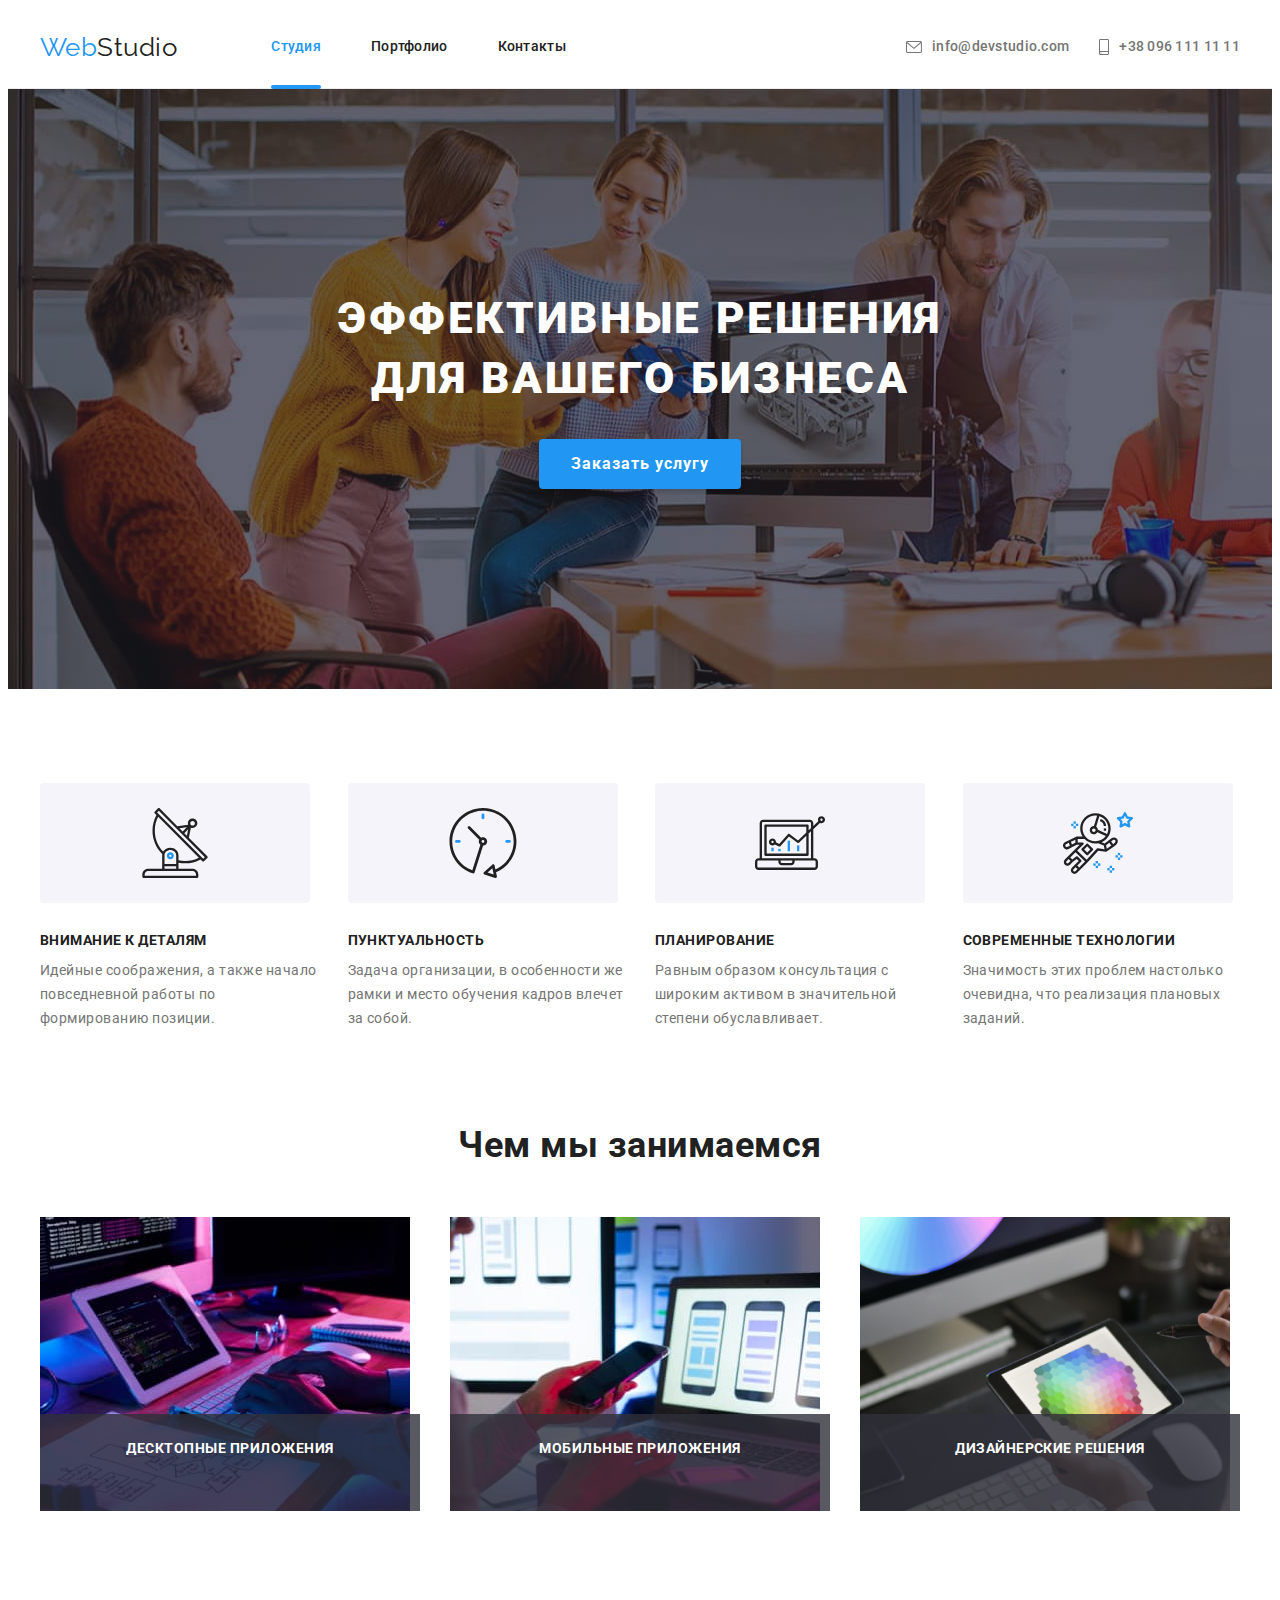
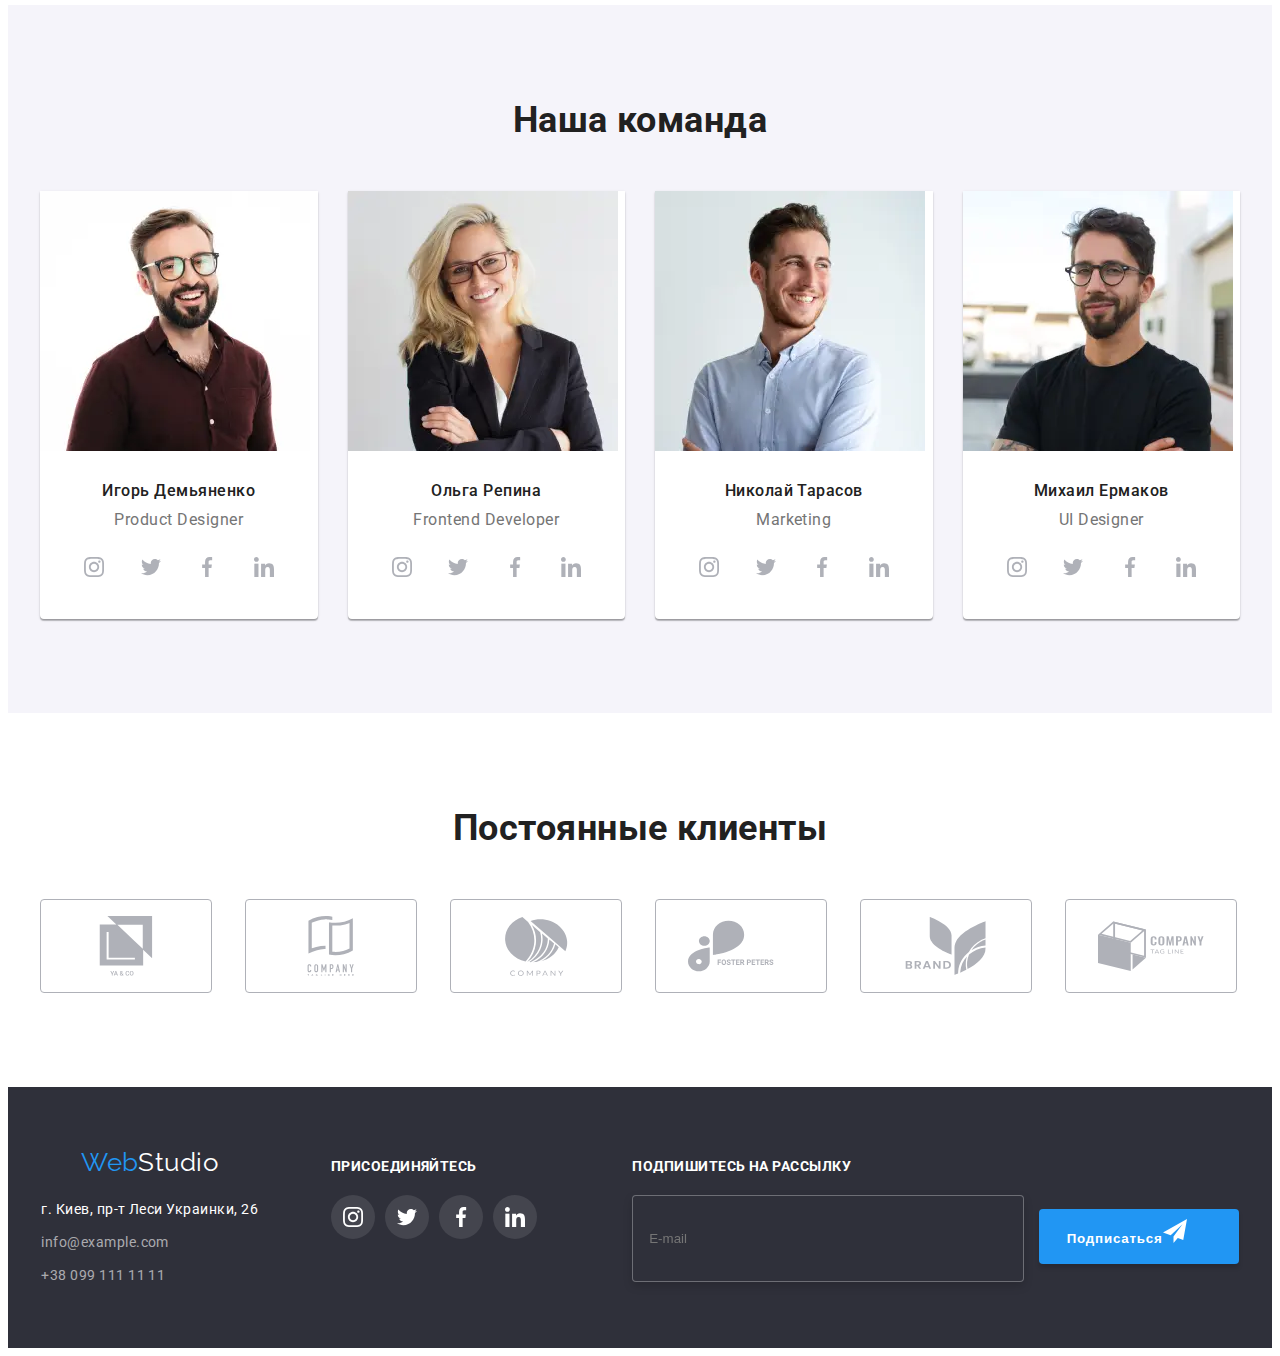
==== commit 6f1c2201: "адаптирует Footer" ====
--- a/index.html
+++ b/index.html
@@ -494,29 +494,29 @@
     </main>
 
     <!-- FOOTER -->
-    <!-- <footer class="footer">
+    <footer class="footer">
       <div class="container footer-cont">
-        <div>
+        <div class="footer-adress">
       <a class="logo" href="./index.html"> Web<span class="logo_theme_dark">Studio</span></a>
         <ul class="menu-footer list">
           <li class="menu-footer__item">
             <a
-              class="menu-footer__link menu-footer__link_color"
+              class="menu-footer__link menu-footer__link_color link"
               href="https://goo.gl/maps/1UZFesSTMJwaVFkD8"
               target="_blank"
               rel="noopener noreferrer"
               >г. Киев, пр-т Леси Украинки, 26</a>
           </li>
           <li class="menu-footer__item">
-            <a class="menu-footer__link" href="mailto:info@example.com">info@example.com</a>
+            <a class="menu-footer__link link" href="mailto:info@example.com">info@example.com</a>
           </li>
           <li class="menu-footer__item">
-            <a class="menu-footer__link" href="tel:+380991111111">+38 099 111 11 11</a>
-          </li>
-        </ul>
-        </div>
-
-        <div class="footer-container">
+            <a class="menu-footer__link link" href="tel:+380991111111">+38 099 111 11 11</a>
+          </li>
+        </ul>
+        </div>
+
+        <div class="footer-container footer-social">
         <h3 class="footer-join">присоединяйтесь</h3>
         <ul class="social-list list">
             <li class="social-list_footer">
@@ -548,9 +548,9 @@
                 </a>
             </li>
         </ul>
-        </div> -->
-
-        <!-- <div class="footer-sign">
+        </div>
+
+        <div class="footer-sign">
           <h3 class="footer-join">Подпишитесь на рассылку</h3>
             <form class="">
               <label for="">
@@ -626,7 +626,7 @@
     </div>
 
     
-    <script src="./js/modal.js"></script> -->
+    <script src="./js/modal.js"></script>
     <script src="./js/menu.js"></script>
 
   </body>
--- a/css/main.min.css
+++ b/css/main.min.css
@@ -1,3 +1,3 @@
 :root{--primary-text-color: #212121;--title-text-color: #757575;--accent-color: #2196f3;--white-color: #ffffff;--main-background: #2f303a;--section-background: #f5f4fa;--footer-logo: rgba(255, 255, 255, 0.6);--transition-timing-function: cubic-bezier(0.4, 0, 0.2, 1)
-}body{font-family:'Roboto', sans-serif;background-color:var(--white-color);color:var(--primary-text-color);letter-spacing:0.03em}.list{list-style:none}.link{text-decoration:none}h1,h2,h3,h4,h5,h6,p{margin-top:0;margin-bottom:0}ul,ol{margin-top:0;margin-bottom:0;padding-left:0}img{display:block;max-width:100%;height:auto}.section{padding-top:60px;padding-bottom:60px}@media screen and (min-width: 1200px){.section{padding-top:94px;padding-bottom:94px}}.social-list,.customers-item{display:flex;justify-content:space-between}.container{width:100%;padding-left:15px;padding-right:15px}@media screen and (min-width: 480px){.container{width:480px;margin:0 auto}}@media screen and (min-width: 768px){.container{width:768px}}@media screen and (min-width: 1200px){.container{width:1200px}}.visually-hidden{position:absolute !important;clip:rect(1px 1px 1px 1px);clip:rect(1px, 1px, 1px, 1px);padding:0 !important;border:0 !important;height:1px !important;width:1px !important;overflow:hidden}.modal-btn{font-family:inherit;font-weight:500;font-size:16px;line-height:1.63;color:var(--primary-text-color);cursor:pointer;padding:6px 22px;border:none;border-radius:4px;background-color:#F5F4FA;transition:background-color 250ms var(--transition-timing-function),color 250ms var(--transition-timing-function),box-shadow 250ms var(--transition-timing-function)}.modal-btn:hover,.modal-btn:focus{color:var(--white-color);background-color:var(--accent-color);box-shadow:0px 3px 1px rgba(0,0,0,0.1),0px 1px 2px rgba(0,0,0,0.08),0px 2px 2px rgba(0,0,0,0.12)}.section-title{font-size:28px;line-height:1.18;text-align:center;margin-bottom:30px}@media screen and (min-width: 1200px){.section-title{font-size:36px;line-height:1.17;margin-bottom:50px}}.social-list_icon{width:20px;height:20px}.social-list__link{display:flex;align-items:center;justify-content:center;width:44px;height:44px;border-radius:50%;fill:#AFB1B8;transition:background-color 250ms var(--transition-timing-function),fill 250ms cubic-bezier(0.4, 0, 0.2, 1)}.social-list__link:hover,.social-list__link:focus{fill:#ffffff;background-color:var(--accent-color)}.logo{font-family:'Raleway', sans-serif;font-size:24px;line-height:1.17;color:var(--accent-color);text-decoration:none}.logo_theme_light{color:var(--primary-text-color)}.logo_theme_dark{color:var(--white-color)}.footer .logo{margin-right:0px}@media screen and (min-width: 768px){.header__logo{margin-right:88px}}@media screen and (min-width: 1200px){.header__logo{margin-right:94px}.logo{font-size:26px;line-height:1.19}}.subtitle__list{font-size:14px;line-height:1.14;text-transform:uppercase;margin-bottom:10px;text-align:center}@media screen and (min-width: 768px){.subtitle__list{text-align:left}}.backdrop{position:fixed;top:0;left:0;width:100vw;height:100vh;background:rgba(0,0,0,0.2);opacity:1;visibility:visible;pointer-events:auto;transition:opacity 250ms var(--transition-timing-function),visibility 250ms var(--transition-timing-function)}.is-hidden{opacity:0;visibility:hidden;pointer-events:none}.modal{position:absolute;left:50%;top:50%;width:528px;height:580px;padding:40px;background:var(--white-color);box-shadow:0px 1px 3px rgba(0,0,0,0.12),0px 1px 1px rgba(0,0,0,0.14),0px 2px 1px rgba(0,0,0,0.2);border-radius:4px;transform:translate(-50%, -50%)}.close-btn{position:absolute;top:8px;right:8px;width:30px;height:30px;display:flex;justify-content:center;align-items:center;border-radius:50%;border:1px solid rgba(0,0,0,0.1);background-color:transparent;cursor:pointer;padding:0}[data-modal-close]:hover{fill:var(--accent-color);cursor:pointer}.modal-form{display:flex;flex-direction:column}.modal-form-head{font-size:20px;font-weight:700;text-align:center;letter-spacing:0.03em;margin-bottom:12px}.modal-form-btn{display:block;width:200px;height:50px;margin:0 auto;font-weight:700;line-height:1.87;letter-spacing:0.06em;color:var(--white-color);background-color:var(--accent-color);box-shadow:0px 4px 4px rgba(0,0,0,0.15);border-radius:4px;border:none;padding:10px 55px;cursor:pointer;transition:background-color 250ms var(--transition-timing-function)}.modal-form-btn:focus,.modal-form-btn:hover{background-color:#188CE8}.modal-form-field{font-size:12px;line-height:1.17;letter-spacing:0.01em;color:var(--title-text-color);margin-bottom:10px}.modal-form-input-wrapper{position:relative;display:block;margin-top:4px}.modal-form-input{width:100%;height:40px;border:1px solid rgba(33,33,33,0.2);border-radius:4px;padding-left:42px;transition:border-color 250ms var(--transition-timing-function)}.modal-form-input:focus{outline:none;border-color:var(--accent-color);cursor:pointer}.modal-form-icon{position:absolute;top:50%;left:12px;display:block;width:18px;height:18px;transform:translateY(-50%);transition:fill 250ms var(--transition-timing-function)}.modal-form-input:focus+.modal-form-icon{fill:var(--accent-color)}.modal-form-message{width:100%;height:120px;font-size:14px;line-height:1.14;letter-spacing:0.01em;margin-top:4px;border:1px solid rgba(33,33,33,0.2);border-radius:4px;padding:12px 16px;resize:none}.modal-form-message:focus{outline:none;border-color:var(--accent-color);transition:border-color 250ms var(--transition-timing-function)}.modal-form-message::placeholder{color:rgba(117,117,117,0.5)}.modal-form-checkbox-label{display:flex;align-items:center;justify-content:center;font-size:14px;line-height:1.71;margin-bottom:30px;margin-top:10px;color:var(--title-text-color)}.modal-form-checkbox-label::before{display:block;content:"";height:17px;width:18px;margin-right:9px;border:2px solid var(--primary-text-color);border-radius:2px}.modal-form-checkbox:checked+.modal-form-checkbox-label::before{background-image:url(../images/checkbox.svg);background-size:cover;border:none}.modal-form-label-link{color:var(--accent-color)}.menu{display:none}.contacts{display:none}.header{padding-top:10px;padding-bottom:10px;border-bottom:1px solid #ececec}.header-container{display:flex;justify-content:space-between;align-items:center}.burger-btn{background-color:transparent;border:none;padding:0;line-height:0;cursor:pointer}.burger-btn__icon{width:40px;height:40px;transition:fill 250ms var(--transition-timing-function)}.burger-btn:hover .burger-btn__icon,.burger-btn:focus .burger-btn__icon{fill:var(--accent-color)}.mobile-menu{position:fixed;z-index:100;left:0;top:0;width:100vw;height:100vh;background-color:var(--white-color);box-shadow:0px 4px 8px rgba(0,0,0,0.04),0px 2px 4px rgba(0,0,0,0.08),0px 1px 3px rgba(0,0,0,0.16);opacity:0;visibility:hidden;pointer-events:none;transition:opacity 500ms var(--transition-timing-function),visibility 500ms var(--transition-timing-function)}.mobile-menu.is-open{opacity:1;visibility:visible;pointer-events:auto}.mobile-menu__close-btn{position:absolute;top:10px;right:15px;background-color:transparent;border:none;padding:0;line-height:0;cursor:pointer}.mobile-menu__close-btn:hover .close-btn__icon,.mobile-menu__close-btn:focus .close-btn__icon{fill:var(--accent-color)}.mobile-menu__container{position:relative;display:flex;height:100vh;flex-direction:column;justify-content:space-between;min-height:200px;padding-top:48px;padding-left:40px;padding-bottom:48px}.close-btn{width:40px;height:40px;background-color:transparent;border:none;padding:0;line-height:0}.close-btn__icon{width:40px;height:40px}.nav-list__link{font-weight:500;font-size:40px;line-height:1.18;letter-spacing:0.02em;color:var(--primary-text-color);transition:color 250ms var(--transition-timing-function)}.nav-list__link:hover,.nav-list__link:focus{color:var(--accent-color)}.cont-list{margin-bottom:64px}.cont-list__item:not(:last-child){margin-bottom:32px}.cont-list__link{font-weight:500;font-size:24px;line-height:1.16;letter-spacing:0.02em;color:var(--title-text-color);transition:color 250ms cubic-bezier(0.4, 0, 0.2, 1),font-size 250ms cubic-bezier(0.4, 0, 0.2, 1)}.cont-list__link:hover,.cont-list__link:focus{color:var(--accent-color);font-size:34px;line-height:1.18;letter-spacing:0.02em}.social-net{display:flex}.social-net__item:not(:last-child)::after{content:"";width:0;height:22px;border:1px solid rgba(33,33,33,0.2);transform:rotate(90deg);margin-right:10px;margin-left:10px}.social-net__link{font-weight:500;font-size:18px;line-height:22px;letter-spacing:0.02em;color:var(--accent-color);transition:color 250ms var(--transition-timing-function)}.nav-list__item:nth-child(-n+2){margin-bottom:32px}@media screen and (min-width: 768px){.mobile-menu{display:none}.burger-btn{display:none}.header{padding-top:21px;padding-bottom:21px}.navigation{display:flex}.menu{display:flex;align-items:center}.contacts{display:flex;flex-direction:column;margin-left:auto}.contacts__item:not(:last-child){margin-bottom:10px}.menu__item{position:relative}.menu__item:not(:last-child){margin-right:50px}.menu__link{display:flex;align-items:center;font-weight:500;font-size:12px;line-height:1.17;letter-spacing:0.02em;color:inherit;transition:color 250ms var(--transition-timing-function)}.menu__link.menu__link_color{color:var(--title-text-color)}.menu__link:hover,.menu__link:focus{color:var(--accent-color)}.menu__link_current::after{position:absolute;content:"";width:100%;height:4px;bottom:-1px;background-color:var(--accent-color);border-radius:2px;transform:translateY(33px)}.menu .menu__link_current{color:var(--accent-color)}.envelope,.smartphone{margin-right:10px;fill:currentColor}}@media screen and (min-width: 1200px){.header{padding-top:24px;padding-bottom:25px}.menu__link{display:flex;font-size:14px;line-height:1.14}.contacts{flex-direction:row}.contacts__item:not(:last-child){margin-right:30px;margin-bottom:0}}.hero__title{font-weight:900;font-size:26px;line-height:1.62;text-align:center;letter-spacing:0.06em;text-transform:uppercase;color:var(--white-color);margin-bottom:30px}.hero{background-position:center;max-width:480px;background:var(--main-background);background-image:linear-gradient(rgba(47,48,58,0.4), rgba(47,48,58,0.4)),url(../images/add/mobile/bg-main.jpg);background-size:cover;align-items:center;text-align:center;margin:0 auto;padding-top:118px;padding-bottom:118px}.hero-container{margin-left:auto;margin-right:auto}.main-btn{border-radius:4px;padding:10px 32px;font-family:inherit;font-weight:bold;font-size:16px;line-height:1.88;letter-spacing:0.06em;color:var(--white-color);background-color:var(--accent-color);cursor:pointer;display:block;margin:0 auto;margin-left:auto;border:none;box-shadow:0px 4px 4px rgba(0,0,0,0.15);transition-property:background-color;transition-duration:250ms;transition-timing-function:cubic-bezier(0.4, 0, 0.2, 1)}@media screen and (min-width: 768px){.hero{max-width:768px;background-image:linear-gradient(rgba(47,48,58,0.4), rgba(47,48,58,0.4)),url(../images/add/tablet/bg-main.jpg)}}@media screen and (min-width: 1200px){.hero{max-width:1600px;background-image:linear-gradient(rgba(47,48,58,0.4), rgba(47,48,58,0.4)),url(../images/add/desktop/bg-main.jpg);padding-top:200px;padding-bottom:200px}}@media screen and (min-width: 480px){.hero-container{width:360px}}@media screen and (min-width: 1200px){.hero-container{width:696px}}@media screen and (min-width: 1200px){.hero__title{font-size:44px;line-height:1.36}}.section-unic{padding-top:60px;padding-bottom:60px}.subtitle{margin-left:-30px;margin-top:-30px}.subtitle__item{margin-left:30px;margin-top:30px}.subtitle__icon{display:flex;align-items:center;justify-content:center;margin-bottom:30px;height:120px;background-color:var(--section-background);border-radius:4px}.subtitle__text{font-weight:normal;font-size:14px;line-height:1.71;color:var(--title-text-color)}@media screen and (min-width: 768px){.subtitle{display:flex;flex-wrap:wrap}.subtitle__item{flex-basis:calc((100% - 120px) / 2);margin-left:30px;margin-top:30px}.subtitle__item:not(:last-child){justify-content:space-between}.subtitle__icon{width:354px}}@media screen and (min-width: 1200px){.section-unic{padding-top:94px;padding-bottom:0}.subtitle{flex-wrap:unset}.subtitle__item{flex-basis:calc((100% - 120px) / 4)}.subtitle__icon{width:270px}}.about-hidden{display:none}@media screen and (min-width: 1200px){.about-hidden{display:block}.about-list-wrap{position:relative}.subtitle-list-white{position:absolute;bottom:0;left:0;width:100%;height:70px;margin-bottom:0;text-align:center;padding-top:27px;color:var(--white-color);background:rgba(47,48,58,0.8)}.menu-content{display:flex;flex-wrap:wrap;margin-left:-30px;margin-top:-30px}.about-list{flex-basis:calc((100% - 90px) / 3);margin-left:30px;margin-top:30px}}.team{background-color:var(--section-background)}.team__item{font-weight:500;font-size:16px;line-height:1.19;text-align:center;margin-bottom:10px}.team__position{font-size:16px;line-height:1.19;text-align:center;color:var(--title-text-color);margin-bottom:16px}.team__frame{padding-top:30px;padding-bottom:24px}.team__list{margin-top:30px;box-shadow:0px 1px 3px rgba(0,0,0,0.12),0px 1px 1px rgba(0,0,0,0.14),0px 2px 1px rgba(0,0,0,0.2);border-radius:0px 0px 4px 4px;background-color:var(--white-color)}@media screen and (min-width: 480px){.team__frame{padding-left:122px;padding-right:122px}}@media screen and (min-width: 768px){.team__menu{display:flex;flex-wrap:wrap;margin-left:-30px;margin-top:-30px}.team__list{flex-basis:calc((100% - 60px) / 2);margin-left:30px}.team__frame{padding-left:74px;padding-right:74px}}@media screen and (min-width: 1200px){.team__list{flex-basis:calc((100% - 120px) / 4)}.team__frame{padding-bottom:30px;padding-left:32px;padding-right:32px}}.filter{display:flex;flex-wrap:wrap;margin-bottom:40px}.filter-list:not(:last-child){margin-right:8px}.filter-list:nth-child(-n+3){margin-bottom:15px}.portfolio-item-wrapper{position:relative;overflow:hidden}.portfolio-item{position:relative;margin-top:30px}.portfolio-item:hover,.portfolio-item:focus{box-shadow:0px 1px 1px rgba(0,0,0,0.12),0px 4px 4px rgba(0,0,0,0.06),1px 4px 6px rgba(0,0,0,0.16);cursor:pointer}.portfolio-frame{flex-grow:1;padding:20px 24px;border-bottom:1px solid #eeeeee;border-left:1px solid #eeeeee;border-right:1px solid #eeeeee}.portfolio-name{font-size:18px;line-height:2;letter-spacing:0.06em;color:var(--primary-text-color);transform:rotate(0.26deg)}.portfolio-desc{font-size:16px;line-height:1.88;color:var(--title-text-color);transform:rotate(0.26deg);margin-top:4px}.portfolio-item-link{display:flex;flex-direction:column;width:100%;height:100%;text-decoration:none}@media screen and (min-width: 768px){.filter{margin-bottom:30px;justify-content:center}.filter-list:nth-child(-n+3){margin-bottom:0px}.portfolio{display:flex;flex-wrap:wrap;justify-content:space-between;margin-left:-30px;margin-top:-30px}.portfolio-item{flex-basis:calc((100% - 180px) / 2);margin-left:30px}}.overlay{position:absolute;top:0;left:0;width:100%;height:100%;background-color:rgba(33,150,243,0.9);color:var(--white-color);font-size:18px;line-height:1.56;padding:63px 24px;overflow:auto;transform:translateY(100%);transition:transform 250ms var(--transition-timing-function)}.portfolio-item-link:hover .overlay,.portfolio-item-link:focus .overlay{transform:translateY(0%)}@media screen and (min-width: 1200px){.filter{margin-bottom:50px}.portfolio-item{flex-basis:calc((100% - 270px) / 9)}}.customers-item{display:flex;flex-wrap:wrap;margin-left:-30px;margin-top:-30px}.customers-list{flex-basis:calc((100% - 60px) / 2);margin-left:30px;margin-top:30px}.customers-list-icon{width:106px;height:60px}.customers-list-link{display:flex;align-items:center;justify-content:center;width:210px;height:92px;border:1px solid #AFB1B8;border-radius:4px;fill:#AFB1B8;transition:fill 250ms var(--transition-timing-function),border-color 250ms var(--transition-timing-function)}.customers-list-link:hover,.customers-list-link:focus{fill:var(--accent-color);border-color:var(--accent-color)}@media screen and (min-width: 768px){.customers-list{flex-basis:calc((100% - 90px) / 3)}.customers-list-link{width:226px}}@media screen and (min-width: 1200px){.customers-item{flex-wrap:unset}.customers-list-link{width:170px}}.menu-footer__link{font-style:normal;font-size:14px;line-height:1.71;color:var(--footer-logo);text-decoration:none}.menu-footer__link_color{color:var(--white-color)}.menu-footer{margin-top:20px}.menu-footer__item:not(:last-child){margin-bottom:9px}.footer{background-color:var(--main-background);padding-top:60px;padding-bottom:60px}.footer-cont{display:flex;align-items:baseline}.footer-join{font-size:14px;line-height:1.14;text-transform:uppercase;margin-bottom:20px;color:var(--white-color)}.social-list_iconcolor{fill:var(--white-color)}.social-list_footer{margin-right:10px}.social-list__link_color{background-color:rgba(255,255,255,0.1)}.footer-container{margin-left:70px;margin-right:93px}.signup{outline:none;width:358px;height:50px;background-color:var(--main-background);border:1px solid rgba(255,255,255,0.3);filter:drop-shadow(0px 4px 4px rgba(0,0,0,0.15));border-radius:4px;padding:15px 16px;margin-right:10px;vertical-align:middle;color:var(--white-color)}.footer-btn{width:200px;height:50px;padding:10px 28px;background-color:var(--accent-color);box-shadow:0px 4px 4px rgba(0,0,0,0.15);border-radius:4px;border:none;color:var(--white-color);font-weight:bold;letter-spacing:0.06em;cursor:pointer}.footer-btn_icon{width:24px;height:24px;vertical-align:middle}
+}body{font-family:'Roboto', sans-serif;background-color:var(--white-color);color:var(--primary-text-color);letter-spacing:0.03em}.list{list-style:none}.link{text-decoration:none}h1,h2,h3,h4,h5,h6,p{margin-top:0;margin-bottom:0}ul,ol{margin-top:0;margin-bottom:0;padding-left:0}img{display:block;max-width:100%;height:auto}.section{padding-top:60px;padding-bottom:60px}@media screen and (min-width: 1200px){.section{padding-top:94px;padding-bottom:94px}}.social-list,.customers-item{display:flex;justify-content:space-between}.container{width:100%;padding-left:15px;padding-right:15px}@media screen and (min-width: 480px){.container{width:480px;margin:0 auto}}@media screen and (min-width: 768px){.container{width:768px}}@media screen and (min-width: 1200px){.container{width:1200px}}.visually-hidden{position:absolute !important;clip:rect(1px 1px 1px 1px);clip:rect(1px, 1px, 1px, 1px);padding:0 !important;border:0 !important;height:1px !important;width:1px !important;overflow:hidden}.modal-btn{font-family:inherit;font-weight:500;font-size:16px;line-height:1.63;color:var(--primary-text-color);cursor:pointer;padding:6px 22px;border:none;border-radius:4px;background-color:#F5F4FA;transition:background-color 250ms var(--transition-timing-function),color 250ms var(--transition-timing-function),box-shadow 250ms var(--transition-timing-function)}.modal-btn:hover,.modal-btn:focus{color:var(--white-color);background-color:var(--accent-color);box-shadow:0px 3px 1px rgba(0,0,0,0.1),0px 1px 2px rgba(0,0,0,0.08),0px 2px 2px rgba(0,0,0,0.12)}.section-title{font-size:28px;line-height:1.18;text-align:center;margin-bottom:30px}@media screen and (min-width: 1200px){.section-title{font-size:36px;line-height:1.17;margin-bottom:50px}}.social-list_icon{width:20px;height:20px}.social-list__link{display:flex;align-items:center;justify-content:center;width:44px;height:44px;border-radius:50%;fill:#AFB1B8;transition:background-color 250ms var(--transition-timing-function),fill 250ms cubic-bezier(0.4, 0, 0.2, 1)}.social-list__link:hover,.social-list__link:focus{fill:#ffffff;background-color:var(--accent-color)}.logo{font-family:'Raleway', sans-serif;font-size:24px;line-height:1.17;color:var(--accent-color);text-decoration:none}.logo_theme_light{color:var(--primary-text-color)}.logo_theme_dark{color:var(--white-color)}.footer .logo{margin-right:0px}@media screen and (min-width: 768px){.header__logo{margin-right:88px}}@media screen and (min-width: 1200px){.header__logo{margin-right:94px}.logo{font-size:26px;line-height:1.19}}.subtitle__list{font-size:14px;line-height:1.14;text-transform:uppercase;margin-bottom:10px;text-align:center}@media screen and (min-width: 768px){.subtitle__list{text-align:left}}.backdrop{position:fixed;top:0;left:0;width:100vw;height:100vh;background:rgba(0,0,0,0.2);opacity:1;visibility:visible;pointer-events:auto;transition:opacity 250ms var(--transition-timing-function),visibility 250ms var(--transition-timing-function)}.is-hidden{opacity:0;visibility:hidden;pointer-events:none}.modal{position:absolute;left:50%;top:50%;width:528px;height:580px;padding:40px;background:var(--white-color);box-shadow:0px 1px 3px rgba(0,0,0,0.12),0px 1px 1px rgba(0,0,0,0.14),0px 2px 1px rgba(0,0,0,0.2);border-radius:4px;transform:translate(-50%, -50%)}.close-btn{position:absolute;top:8px;right:8px;width:30px;height:30px;display:flex;justify-content:center;align-items:center;border-radius:50%;border:1px solid rgba(0,0,0,0.1);background-color:transparent;cursor:pointer;padding:0}[data-modal-close]:hover{fill:var(--accent-color);cursor:pointer}.modal-form{display:flex;flex-direction:column}.modal-form-head{font-size:20px;font-weight:700;text-align:center;letter-spacing:0.03em;margin-bottom:12px}.modal-form-btn{display:block;width:200px;height:50px;margin:0 auto;font-weight:700;line-height:1.87;letter-spacing:0.06em;color:var(--white-color);background-color:var(--accent-color);box-shadow:0px 4px 4px rgba(0,0,0,0.15);border-radius:4px;border:none;padding:10px 55px;cursor:pointer;transition:background-color 250ms var(--transition-timing-function)}.modal-form-btn:focus,.modal-form-btn:hover{background-color:#188CE8}.modal-form-field{font-size:12px;line-height:1.17;letter-spacing:0.01em;color:var(--title-text-color);margin-bottom:10px}.modal-form-input-wrapper{position:relative;display:block;margin-top:4px}.modal-form-input{width:100%;height:40px;border:1px solid rgba(33,33,33,0.2);border-radius:4px;padding-left:42px;transition:border-color 250ms var(--transition-timing-function)}.modal-form-input:focus{outline:none;border-color:var(--accent-color);cursor:pointer}.modal-form-icon{position:absolute;top:50%;left:12px;display:block;width:18px;height:18px;transform:translateY(-50%);transition:fill 250ms var(--transition-timing-function)}.modal-form-input:focus+.modal-form-icon{fill:var(--accent-color)}.modal-form-message{width:100%;height:120px;font-size:14px;line-height:1.14;letter-spacing:0.01em;margin-top:4px;border:1px solid rgba(33,33,33,0.2);border-radius:4px;padding:12px 16px;resize:none}.modal-form-message:focus{outline:none;border-color:var(--accent-color);transition:border-color 250ms var(--transition-timing-function)}.modal-form-message::placeholder{color:rgba(117,117,117,0.5)}.modal-form-checkbox-label{display:flex;align-items:center;justify-content:center;font-size:14px;line-height:1.71;margin-bottom:30px;margin-top:10px;color:var(--title-text-color)}.modal-form-checkbox-label::before{display:block;content:"";height:17px;width:18px;margin-right:9px;border:2px solid var(--primary-text-color);border-radius:2px}.modal-form-checkbox:checked+.modal-form-checkbox-label::before{background-image:url(../images/checkbox.svg);background-size:cover;border:none}.modal-form-label-link{color:var(--accent-color)}.menu{display:none}.contacts{display:none}.header{padding-top:10px;padding-bottom:10px;border-bottom:1px solid #ececec}.header-container{display:flex;justify-content:space-between;align-items:center}.burger-btn{background-color:transparent;border:none;padding:0;line-height:0;cursor:pointer}.burger-btn__icon{width:40px;height:40px;transition:fill 250ms var(--transition-timing-function)}.burger-btn:hover .burger-btn__icon,.burger-btn:focus .burger-btn__icon{fill:var(--accent-color)}.mobile-menu{position:fixed;z-index:100;left:0;top:0;width:100vw;height:100vh;background-color:var(--white-color);box-shadow:0px 4px 8px rgba(0,0,0,0.04),0px 2px 4px rgba(0,0,0,0.08),0px 1px 3px rgba(0,0,0,0.16);opacity:0;visibility:hidden;pointer-events:none;transition:opacity 500ms var(--transition-timing-function),visibility 500ms var(--transition-timing-function)}.mobile-menu.is-open{opacity:1;visibility:visible;pointer-events:auto}.mobile-menu__close-btn{position:absolute;top:10px;right:15px;background-color:transparent;border:none;padding:0;line-height:0;cursor:pointer}.mobile-menu__close-btn:hover .close-btn__icon,.mobile-menu__close-btn:focus .close-btn__icon{fill:var(--accent-color)}.mobile-menu__container{position:relative;display:flex;height:100vh;flex-direction:column;justify-content:space-between;min-height:200px;padding-top:48px;padding-left:40px;padding-bottom:48px}.close-btn{width:40px;height:40px;background-color:transparent;border:none;padding:0;line-height:0}.close-btn__icon{width:40px;height:40px}.nav-list__link{font-weight:500;font-size:40px;line-height:1.18;letter-spacing:0.02em;color:var(--primary-text-color);transition:color 250ms var(--transition-timing-function)}.nav-list__link:hover,.nav-list__link:focus{color:var(--accent-color)}.cont-list{margin-bottom:64px}.cont-list__item:not(:last-child){margin-bottom:32px}.cont-list__link{font-weight:500;font-size:24px;line-height:1.16;letter-spacing:0.02em;color:var(--title-text-color);transition:color 250ms cubic-bezier(0.4, 0, 0.2, 1),font-size 250ms cubic-bezier(0.4, 0, 0.2, 1)}.cont-list__link:hover,.cont-list__link:focus{color:var(--accent-color);font-size:34px;line-height:1.18;letter-spacing:0.02em}.social-net{display:flex}.social-net__item:not(:last-child)::after{content:"";width:0;height:22px;border:1px solid rgba(33,33,33,0.2);transform:rotate(90deg);margin-right:10px;margin-left:10px}.social-net__link{font-weight:500;font-size:18px;line-height:22px;letter-spacing:0.02em;color:var(--accent-color);transition:color 250ms var(--transition-timing-function)}.nav-list__item:nth-child(-n+2){margin-bottom:32px}@media screen and (min-width: 768px){.mobile-menu{display:none}.burger-btn{display:none}.header{padding-top:21px;padding-bottom:21px}.navigation{display:flex}.menu{display:flex;align-items:center}.contacts{display:flex;flex-direction:column;margin-left:auto}.contacts__item:not(:last-child){margin-bottom:10px}.menu__item{position:relative}.menu__item:not(:last-child){margin-right:50px}.menu__link{display:flex;align-items:center;font-weight:500;font-size:12px;line-height:1.17;letter-spacing:0.02em;color:inherit;transition:color 250ms var(--transition-timing-function)}.menu__link.menu__link_color{color:var(--title-text-color)}.menu__link:hover,.menu__link:focus{color:var(--accent-color)}.menu__link_current::after{position:absolute;content:"";width:100%;height:4px;bottom:-1px;background-color:var(--accent-color);border-radius:2px;transform:translateY(33px)}.menu .menu__link_current{color:var(--accent-color)}.envelope,.smartphone{margin-right:10px;fill:currentColor}}@media screen and (min-width: 1200px){.header{padding-top:24px;padding-bottom:25px}.menu__link{display:flex;font-size:14px;line-height:1.14}.contacts{flex-direction:row}.contacts__item:not(:last-child){margin-right:30px;margin-bottom:0}}.hero__title{font-weight:900;font-size:26px;line-height:1.62;text-align:center;letter-spacing:0.06em;text-transform:uppercase;color:var(--white-color);margin-bottom:30px}.hero{background-position:center;max-width:480px;background:var(--main-background);background-image:linear-gradient(rgba(47,48,58,0.4), rgba(47,48,58,0.4)),url(../images/add/mobile/bg-main.jpg);background-size:cover;align-items:center;text-align:center;margin:0 auto;padding-top:118px;padding-bottom:118px}.hero-container{margin-left:auto;margin-right:auto}.main-btn{border-radius:4px;padding:10px 32px;font-family:inherit;font-weight:bold;font-size:16px;line-height:1.88;letter-spacing:0.06em;color:var(--white-color);background-color:var(--accent-color);cursor:pointer;display:block;margin:0 auto;margin-left:auto;border:none;box-shadow:0px 4px 4px rgba(0,0,0,0.15);transition-property:background-color;transition-duration:250ms;transition-timing-function:cubic-bezier(0.4, 0, 0.2, 1)}@media screen and (min-width: 768px){.hero{max-width:768px;background-image:linear-gradient(rgba(47,48,58,0.4), rgba(47,48,58,0.4)),url(../images/add/tablet/bg-main.jpg)}}@media screen and (min-width: 1200px){.hero{max-width:1600px;background-image:linear-gradient(rgba(47,48,58,0.4), rgba(47,48,58,0.4)),url(../images/add/desktop/bg-main.jpg);padding-top:200px;padding-bottom:200px}}@media screen and (min-width: 480px){.hero-container{width:360px}}@media screen and (min-width: 1200px){.hero-container{width:696px}}@media screen and (min-width: 1200px){.hero__title{font-size:44px;line-height:1.36}}.section-unic{padding-top:60px;padding-bottom:60px}.subtitle{margin-left:-30px;margin-top:-30px}.subtitle__item{margin-left:30px;margin-top:30px}.subtitle__icon{display:flex;align-items:center;justify-content:center;margin-bottom:30px;height:120px;background-color:var(--section-background);border-radius:4px}.subtitle__text{font-weight:normal;font-size:14px;line-height:1.71;color:var(--title-text-color)}@media screen and (min-width: 768px){.subtitle{display:flex;flex-wrap:wrap}.subtitle__item{flex-basis:calc((100% - 120px) / 2);margin-left:30px;margin-top:30px}.subtitle__item:not(:last-child){justify-content:space-between}.subtitle__icon{width:354px}}@media screen and (min-width: 1200px){.section-unic{padding-top:94px;padding-bottom:0}.subtitle{flex-wrap:unset}.subtitle__item{flex-basis:calc((100% - 120px) / 4)}.subtitle__icon{width:270px}}.about-hidden{display:none}@media screen and (min-width: 1200px){.about-hidden{display:block}.about-list-wrap{position:relative}.subtitle-list-white{position:absolute;bottom:0;left:0;width:100%;height:70px;margin-bottom:0;text-align:center;padding-top:27px;color:var(--white-color);background:rgba(47,48,58,0.8)}.menu-content{display:flex;flex-wrap:wrap;margin-left:-30px;margin-top:-30px}.about-list{flex-basis:calc((100% - 90px) / 3);margin-left:30px;margin-top:30px}}.team{background-color:var(--section-background)}.team__item{font-weight:500;font-size:16px;line-height:1.19;text-align:center;margin-bottom:10px}.team__position{font-size:16px;line-height:1.19;text-align:center;color:var(--title-text-color);margin-bottom:16px}.team__frame{padding-top:30px;padding-bottom:24px}.team__list{margin-top:30px;box-shadow:0px 1px 3px rgba(0,0,0,0.12),0px 1px 1px rgba(0,0,0,0.14),0px 2px 1px rgba(0,0,0,0.2);border-radius:0px 0px 4px 4px;background-color:var(--white-color)}@media screen and (min-width: 480px){.team__frame{padding-left:122px;padding-right:122px}}@media screen and (min-width: 768px){.team__menu{display:flex;flex-wrap:wrap;margin-left:-30px;margin-top:-30px}.team__list{flex-basis:calc((100% - 60px) / 2);margin-left:30px}.team__frame{padding-left:74px;padding-right:74px}}@media screen and (min-width: 1200px){.team__list{flex-basis:calc((100% - 120px) / 4)}.team__frame{padding-bottom:30px;padding-left:32px;padding-right:32px}}.filter{display:flex;flex-wrap:wrap;margin-bottom:40px}.filter-list:not(:last-child){margin-right:8px}.filter-list:nth-child(-n+3){margin-bottom:15px}.portfolio-item-wrapper{position:relative;overflow:hidden}.portfolio-item{position:relative;margin-top:30px}.portfolio-item:hover,.portfolio-item:focus{box-shadow:0px 1px 1px rgba(0,0,0,0.12),0px 4px 4px rgba(0,0,0,0.06),1px 4px 6px rgba(0,0,0,0.16);cursor:pointer}.portfolio-frame{flex-grow:1;padding:20px 24px;border-bottom:1px solid #eeeeee;border-left:1px solid #eeeeee;border-right:1px solid #eeeeee}.portfolio-name{font-size:18px;line-height:2;letter-spacing:0.06em;color:var(--primary-text-color);transform:rotate(0.26deg)}.portfolio-desc{font-size:16px;line-height:1.88;color:var(--title-text-color);transform:rotate(0.26deg);margin-top:4px}.portfolio-item-link{display:flex;flex-direction:column;width:100%;height:100%;text-decoration:none}@media screen and (min-width: 768px){.filter{margin-bottom:30px;justify-content:center}.filter-list:nth-child(-n+3){margin-bottom:0px}.portfolio{display:flex;flex-wrap:wrap;margin-left:-30px;margin-top:-30px}.portfolio-item{flex-basis:calc((100% - 60px) / 2);margin-left:30px;margin-top:30px}}.overlay{position:absolute;top:0;left:0;width:100%;height:100%;background-color:rgba(33,150,243,0.9);color:var(--white-color);font-size:18px;line-height:1.56;padding:63px 24px;overflow:auto;transform:translateY(100%);transition:transform 250ms var(--transition-timing-function)}.portfolio-item-link:hover .overlay,.portfolio-item-link:focus .overlay{transform:translateY(0%)}@media screen and (min-width: 1200px){.filter{margin-bottom:50px}.portfolio-item{flex-basis:calc((100% - 90px) / 3)}}.customers-item{display:flex;flex-wrap:wrap;margin-left:-30px;margin-top:-30px}.customers-list{flex-basis:calc((100% - 60px) / 2);margin-left:30px;margin-top:30px}.customers-list-icon{width:106px;height:60px}.customers-list-link{display:flex;align-items:center;justify-content:center;width:210px;height:92px;border:1px solid #AFB1B8;border-radius:4px;fill:#AFB1B8;transition:fill 250ms var(--transition-timing-function),border-color 250ms var(--transition-timing-function)}.customers-list-link:hover,.customers-list-link:focus{fill:var(--accent-color);border-color:var(--accent-color)}@media screen and (min-width: 768px){.customers-list{flex-basis:calc((100% - 90px) / 3)}.customers-list-link{width:226px}}@media screen and (min-width: 1200px){.customers-item{flex-wrap:unset}.customers-list-link{width:170px}}.footer{background-color:var(--main-background);padding-top:60px;padding-bottom:60px}.footer-adress{display:flex;flex-direction:column;align-items:center;margin-bottom:60px;text-align:center}.menu-footer{margin-top:20px}.menu-footer__link{font-style:normal;font-size:14px;line-height:1.71;color:var(--footer-logo)}.menu-footer__item:not(:last-child){margin-bottom:8px}.menu-footer__link_color{color:var(--white-color)}.footer-social{display:flex;flex-direction:column;margin-bottom:60px;align-items:center}.footer-join{font-size:14px;line-height:1.14;text-transform:uppercase;margin-bottom:20px;color:var(--white-color)}.social-list_footer:not(:last-child){margin-right:10px}.social-list__link_color{background-color:rgba(255,255,255,0.1)}.social-list_iconcolor{fill:var(--white-color)}.footer-btn{display:block;width:200px;height:50px;padding:10px 28px;background-color:var(--accent-color);box-shadow:0px 4px 4px rgba(0,0,0,0.15);border-radius:4px;border:none;color:var(--white-color);font-weight:bold;letter-spacing:0.06em;cursor:pointer;margin:0 auto}.footer-btn_icon{width:24px;height:24px;vertical-align:middle}.footer-sign{display:flex;flex-direction:column;align-items:center}.signup{outline:none;width:450px;height:50px;background-color:var(--main-background);border:1px solid rgba(255,255,255,0.3);filter:drop-shadow(0px 4px 4px rgba(0,0,0,0.15));border-radius:4px;padding:15px 16px;color:var(--white-color);margin-bottom:20px}@media screen and (min-width: 768px){.footer-cont{display:flex;justify-content:space-around;flex-wrap:wrap}}@media screen and (min-width: 1200px){.menu-footer__item:not(:last-child){margin-bottom:9px}.footer-cont{align-items:baseline}.footer-container{margin-left:70px;margin-right:93px}.footer-adress{text-align:left;margin-bottom:0px}.footer-social,.footer-sign{align-items:flex-start;margin-bottom:0}.signup{width:358px;height:55px;margin-right:10px;margin-bottom:0;vertical-align:middle}.footer-btn{display:inline-flex;align-items:baseline;height:55px}}
 /*# sourceMappingURL=main.min.css.map */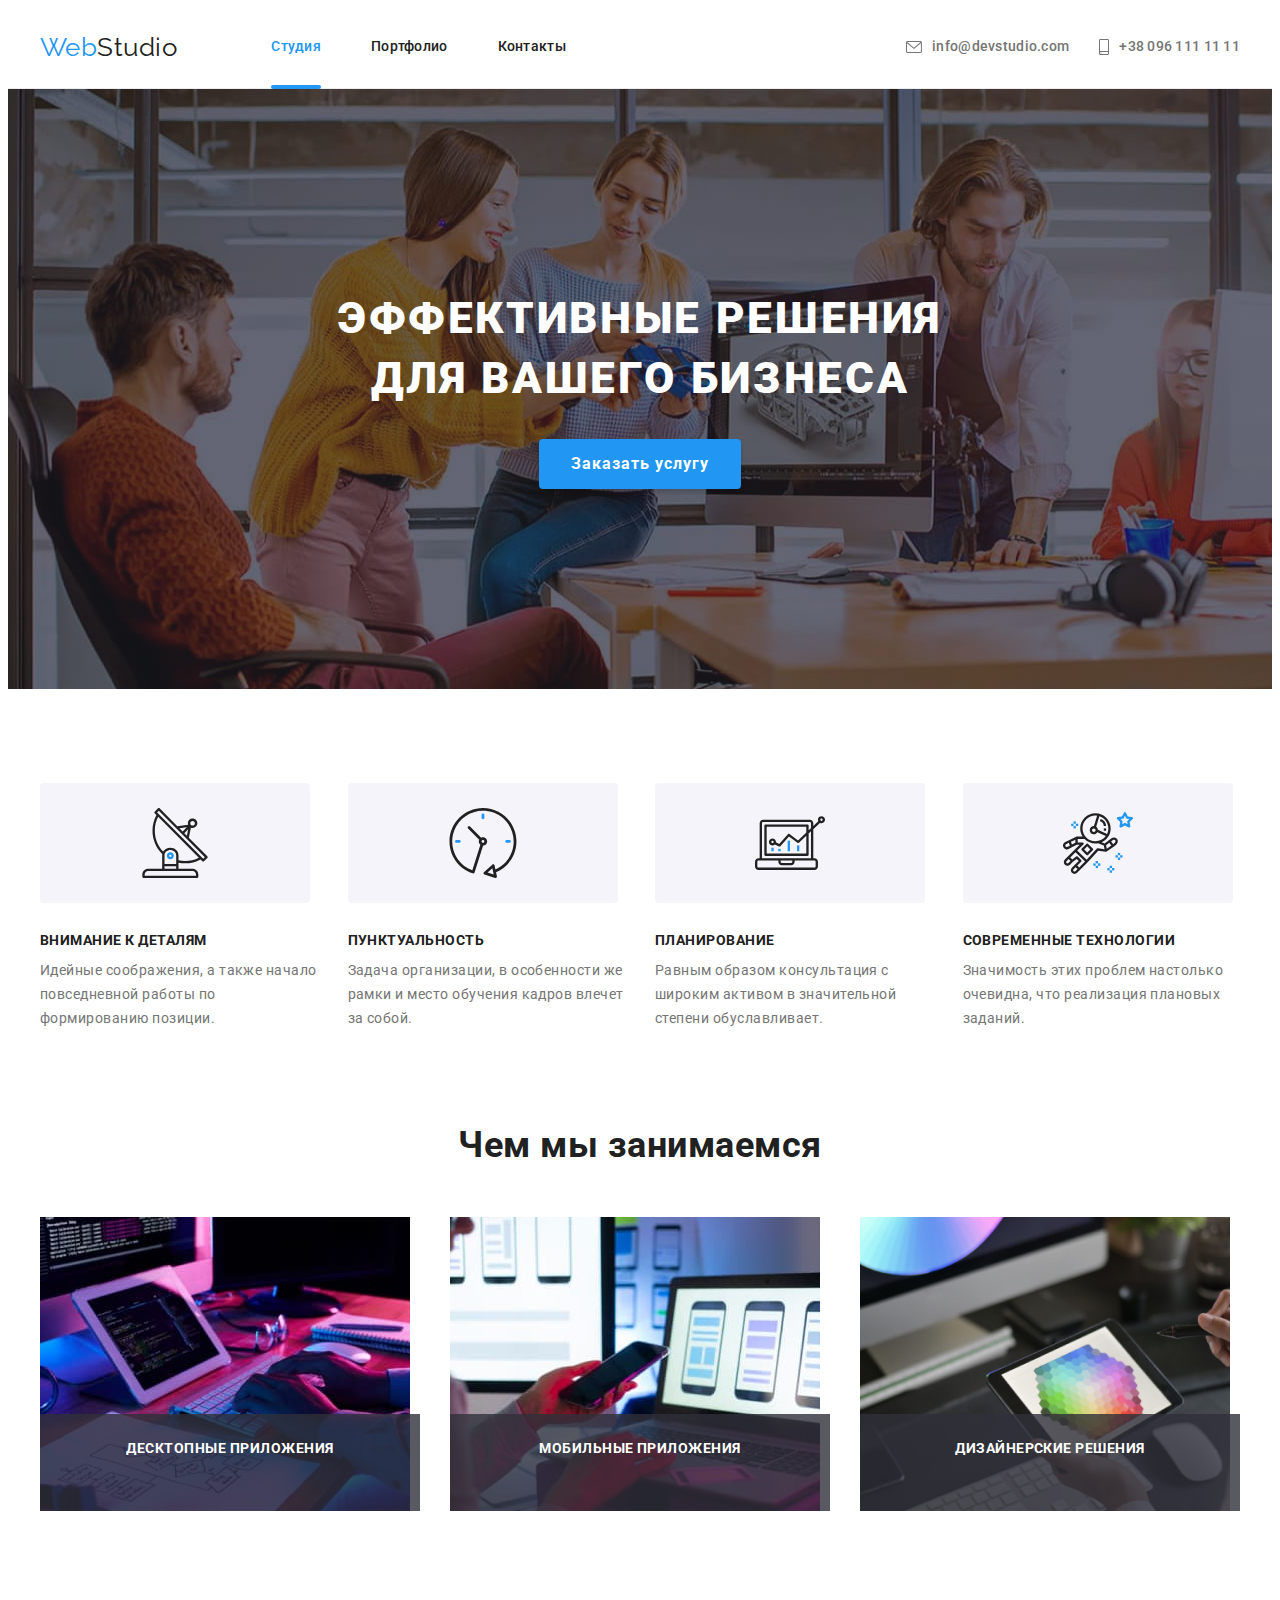
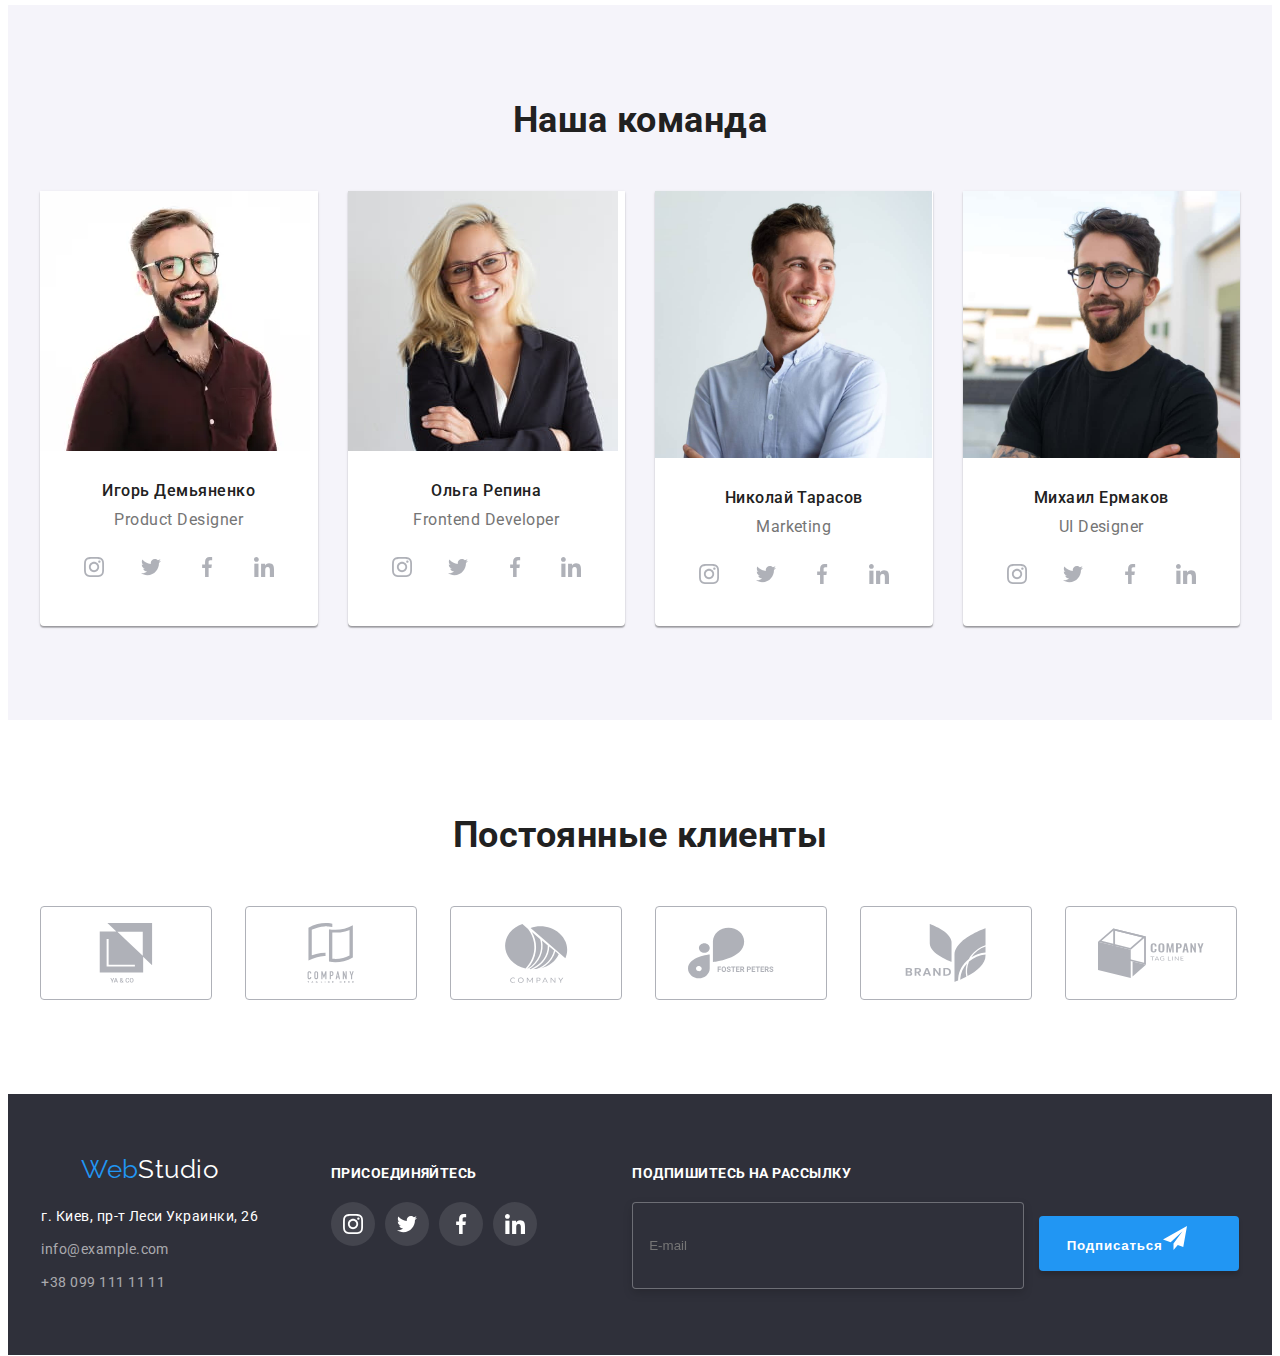
==== commit eb7ca7d7: "Адаптирует модальное окно" ====
--- a/index.html
+++ b/index.html
@@ -570,7 +570,7 @@
     <div class="backdrop is-hidden" data-modal>
       <div class="modal">
        
-        <button type="button" class="close-btn" data-modal-close>
+        <button type="button" class="close-btn-mod" data-modal-close>
              <svg class="close-btn-color" width="18" height="18">
             <use href="./images/closebtn.svg#icon-close-black-18dp-2-1"></use>
           </svg>
--- a/css/main.min.css
+++ b/css/main.min.css
@@ -1,3 +1,3 @@
 :root{--primary-text-color: #212121;--title-text-color: #757575;--accent-color: #2196f3;--white-color: #ffffff;--main-background: #2f303a;--section-background: #f5f4fa;--footer-logo: rgba(255, 255, 255, 0.6);--transition-timing-function: cubic-bezier(0.4, 0, 0.2, 1)
-}body{font-family:'Roboto', sans-serif;background-color:var(--white-color);color:var(--primary-text-color);letter-spacing:0.03em}.list{list-style:none}.link{text-decoration:none}h1,h2,h3,h4,h5,h6,p{margin-top:0;margin-bottom:0}ul,ol{margin-top:0;margin-bottom:0;padding-left:0}img{display:block;max-width:100%;height:auto}.section{padding-top:60px;padding-bottom:60px}@media screen and (min-width: 1200px){.section{padding-top:94px;padding-bottom:94px}}.social-list,.customers-item{display:flex;justify-content:space-between}.container{width:100%;padding-left:15px;padding-right:15px}@media screen and (min-width: 480px){.container{width:480px;margin:0 auto}}@media screen and (min-width: 768px){.container{width:768px}}@media screen and (min-width: 1200px){.container{width:1200px}}.visually-hidden{position:absolute !important;clip:rect(1px 1px 1px 1px);clip:rect(1px, 1px, 1px, 1px);padding:0 !important;border:0 !important;height:1px !important;width:1px !important;overflow:hidden}.modal-btn{font-family:inherit;font-weight:500;font-size:16px;line-height:1.63;color:var(--primary-text-color);cursor:pointer;padding:6px 22px;border:none;border-radius:4px;background-color:#F5F4FA;transition:background-color 250ms var(--transition-timing-function),color 250ms var(--transition-timing-function),box-shadow 250ms var(--transition-timing-function)}.modal-btn:hover,.modal-btn:focus{color:var(--white-color);background-color:var(--accent-color);box-shadow:0px 3px 1px rgba(0,0,0,0.1),0px 1px 2px rgba(0,0,0,0.08),0px 2px 2px rgba(0,0,0,0.12)}.section-title{font-size:28px;line-height:1.18;text-align:center;margin-bottom:30px}@media screen and (min-width: 1200px){.section-title{font-size:36px;line-height:1.17;margin-bottom:50px}}.social-list_icon{width:20px;height:20px}.social-list__link{display:flex;align-items:center;justify-content:center;width:44px;height:44px;border-radius:50%;fill:#AFB1B8;transition:background-color 250ms var(--transition-timing-function),fill 250ms cubic-bezier(0.4, 0, 0.2, 1)}.social-list__link:hover,.social-list__link:focus{fill:#ffffff;background-color:var(--accent-color)}.logo{font-family:'Raleway', sans-serif;font-size:24px;line-height:1.17;color:var(--accent-color);text-decoration:none}.logo_theme_light{color:var(--primary-text-color)}.logo_theme_dark{color:var(--white-color)}.footer .logo{margin-right:0px}@media screen and (min-width: 768px){.header__logo{margin-right:88px}}@media screen and (min-width: 1200px){.header__logo{margin-right:94px}.logo{font-size:26px;line-height:1.19}}.subtitle__list{font-size:14px;line-height:1.14;text-transform:uppercase;margin-bottom:10px;text-align:center}@media screen and (min-width: 768px){.subtitle__list{text-align:left}}.backdrop{position:fixed;top:0;left:0;width:100vw;height:100vh;background:rgba(0,0,0,0.2);opacity:1;visibility:visible;pointer-events:auto;transition:opacity 250ms var(--transition-timing-function),visibility 250ms var(--transition-timing-function)}.is-hidden{opacity:0;visibility:hidden;pointer-events:none}.modal{position:absolute;left:50%;top:50%;width:528px;height:580px;padding:40px;background:var(--white-color);box-shadow:0px 1px 3px rgba(0,0,0,0.12),0px 1px 1px rgba(0,0,0,0.14),0px 2px 1px rgba(0,0,0,0.2);border-radius:4px;transform:translate(-50%, -50%)}.close-btn{position:absolute;top:8px;right:8px;width:30px;height:30px;display:flex;justify-content:center;align-items:center;border-radius:50%;border:1px solid rgba(0,0,0,0.1);background-color:transparent;cursor:pointer;padding:0}[data-modal-close]:hover{fill:var(--accent-color);cursor:pointer}.modal-form{display:flex;flex-direction:column}.modal-form-head{font-size:20px;font-weight:700;text-align:center;letter-spacing:0.03em;margin-bottom:12px}.modal-form-btn{display:block;width:200px;height:50px;margin:0 auto;font-weight:700;line-height:1.87;letter-spacing:0.06em;color:var(--white-color);background-color:var(--accent-color);box-shadow:0px 4px 4px rgba(0,0,0,0.15);border-radius:4px;border:none;padding:10px 55px;cursor:pointer;transition:background-color 250ms var(--transition-timing-function)}.modal-form-btn:focus,.modal-form-btn:hover{background-color:#188CE8}.modal-form-field{font-size:12px;line-height:1.17;letter-spacing:0.01em;color:var(--title-text-color);margin-bottom:10px}.modal-form-input-wrapper{position:relative;display:block;margin-top:4px}.modal-form-input{width:100%;height:40px;border:1px solid rgba(33,33,33,0.2);border-radius:4px;padding-left:42px;transition:border-color 250ms var(--transition-timing-function)}.modal-form-input:focus{outline:none;border-color:var(--accent-color);cursor:pointer}.modal-form-icon{position:absolute;top:50%;left:12px;display:block;width:18px;height:18px;transform:translateY(-50%);transition:fill 250ms var(--transition-timing-function)}.modal-form-input:focus+.modal-form-icon{fill:var(--accent-color)}.modal-form-message{width:100%;height:120px;font-size:14px;line-height:1.14;letter-spacing:0.01em;margin-top:4px;border:1px solid rgba(33,33,33,0.2);border-radius:4px;padding:12px 16px;resize:none}.modal-form-message:focus{outline:none;border-color:var(--accent-color);transition:border-color 250ms var(--transition-timing-function)}.modal-form-message::placeholder{color:rgba(117,117,117,0.5)}.modal-form-checkbox-label{display:flex;align-items:center;justify-content:center;font-size:14px;line-height:1.71;margin-bottom:30px;margin-top:10px;color:var(--title-text-color)}.modal-form-checkbox-label::before{display:block;content:"";height:17px;width:18px;margin-right:9px;border:2px solid var(--primary-text-color);border-radius:2px}.modal-form-checkbox:checked+.modal-form-checkbox-label::before{background-image:url(../images/checkbox.svg);background-size:cover;border:none}.modal-form-label-link{color:var(--accent-color)}.menu{display:none}.contacts{display:none}.header{padding-top:10px;padding-bottom:10px;border-bottom:1px solid #ececec}.header-container{display:flex;justify-content:space-between;align-items:center}.burger-btn{background-color:transparent;border:none;padding:0;line-height:0;cursor:pointer}.burger-btn__icon{width:40px;height:40px;transition:fill 250ms var(--transition-timing-function)}.burger-btn:hover .burger-btn__icon,.burger-btn:focus .burger-btn__icon{fill:var(--accent-color)}.mobile-menu{position:fixed;z-index:100;left:0;top:0;width:100vw;height:100vh;background-color:var(--white-color);box-shadow:0px 4px 8px rgba(0,0,0,0.04),0px 2px 4px rgba(0,0,0,0.08),0px 1px 3px rgba(0,0,0,0.16);opacity:0;visibility:hidden;pointer-events:none;transition:opacity 500ms var(--transition-timing-function),visibility 500ms var(--transition-timing-function)}.mobile-menu.is-open{opacity:1;visibility:visible;pointer-events:auto}.mobile-menu__close-btn{position:absolute;top:10px;right:15px;background-color:transparent;border:none;padding:0;line-height:0;cursor:pointer}.mobile-menu__close-btn:hover .close-btn__icon,.mobile-menu__close-btn:focus .close-btn__icon{fill:var(--accent-color)}.mobile-menu__container{position:relative;display:flex;height:100vh;flex-direction:column;justify-content:space-between;min-height:200px;padding-top:48px;padding-left:40px;padding-bottom:48px}.close-btn{width:40px;height:40px;background-color:transparent;border:none;padding:0;line-height:0}.close-btn__icon{width:40px;height:40px}.nav-list__link{font-weight:500;font-size:40px;line-height:1.18;letter-spacing:0.02em;color:var(--primary-text-color);transition:color 250ms var(--transition-timing-function)}.nav-list__link:hover,.nav-list__link:focus{color:var(--accent-color)}.cont-list{margin-bottom:64px}.cont-list__item:not(:last-child){margin-bottom:32px}.cont-list__link{font-weight:500;font-size:24px;line-height:1.16;letter-spacing:0.02em;color:var(--title-text-color);transition:color 250ms cubic-bezier(0.4, 0, 0.2, 1),font-size 250ms cubic-bezier(0.4, 0, 0.2, 1)}.cont-list__link:hover,.cont-list__link:focus{color:var(--accent-color);font-size:34px;line-height:1.18;letter-spacing:0.02em}.social-net{display:flex}.social-net__item:not(:last-child)::after{content:"";width:0;height:22px;border:1px solid rgba(33,33,33,0.2);transform:rotate(90deg);margin-right:10px;margin-left:10px}.social-net__link{font-weight:500;font-size:18px;line-height:22px;letter-spacing:0.02em;color:var(--accent-color);transition:color 250ms var(--transition-timing-function)}.nav-list__item:nth-child(-n+2){margin-bottom:32px}@media screen and (min-width: 768px){.mobile-menu{display:none}.burger-btn{display:none}.header{padding-top:21px;padding-bottom:21px}.navigation{display:flex}.menu{display:flex;align-items:center}.contacts{display:flex;flex-direction:column;margin-left:auto}.contacts__item:not(:last-child){margin-bottom:10px}.menu__item{position:relative}.menu__item:not(:last-child){margin-right:50px}.menu__link{display:flex;align-items:center;font-weight:500;font-size:12px;line-height:1.17;letter-spacing:0.02em;color:inherit;transition:color 250ms var(--transition-timing-function)}.menu__link.menu__link_color{color:var(--title-text-color)}.menu__link:hover,.menu__link:focus{color:var(--accent-color)}.menu__link_current::after{position:absolute;content:"";width:100%;height:4px;bottom:-1px;background-color:var(--accent-color);border-radius:2px;transform:translateY(33px)}.menu .menu__link_current{color:var(--accent-color)}.envelope,.smartphone{margin-right:10px;fill:currentColor}}@media screen and (min-width: 1200px){.header{padding-top:24px;padding-bottom:25px}.menu__link{display:flex;font-size:14px;line-height:1.14}.contacts{flex-direction:row}.contacts__item:not(:last-child){margin-right:30px;margin-bottom:0}}.hero__title{font-weight:900;font-size:26px;line-height:1.62;text-align:center;letter-spacing:0.06em;text-transform:uppercase;color:var(--white-color);margin-bottom:30px}.hero{background-position:center;max-width:480px;background:var(--main-background);background-image:linear-gradient(rgba(47,48,58,0.4), rgba(47,48,58,0.4)),url(../images/add/mobile/bg-main.jpg);background-size:cover;align-items:center;text-align:center;margin:0 auto;padding-top:118px;padding-bottom:118px}.hero-container{margin-left:auto;margin-right:auto}.main-btn{border-radius:4px;padding:10px 32px;font-family:inherit;font-weight:bold;font-size:16px;line-height:1.88;letter-spacing:0.06em;color:var(--white-color);background-color:var(--accent-color);cursor:pointer;display:block;margin:0 auto;margin-left:auto;border:none;box-shadow:0px 4px 4px rgba(0,0,0,0.15);transition-property:background-color;transition-duration:250ms;transition-timing-function:cubic-bezier(0.4, 0, 0.2, 1)}@media screen and (min-width: 768px){.hero{max-width:768px;background-image:linear-gradient(rgba(47,48,58,0.4), rgba(47,48,58,0.4)),url(../images/add/tablet/bg-main.jpg)}}@media screen and (min-width: 1200px){.hero{max-width:1600px;background-image:linear-gradient(rgba(47,48,58,0.4), rgba(47,48,58,0.4)),url(../images/add/desktop/bg-main.jpg);padding-top:200px;padding-bottom:200px}}@media screen and (min-width: 480px){.hero-container{width:360px}}@media screen and (min-width: 1200px){.hero-container{width:696px}}@media screen and (min-width: 1200px){.hero__title{font-size:44px;line-height:1.36}}.section-unic{padding-top:60px;padding-bottom:60px}.subtitle{margin-left:-30px;margin-top:-30px}.subtitle__item{margin-left:30px;margin-top:30px}.subtitle__icon{display:flex;align-items:center;justify-content:center;margin-bottom:30px;height:120px;background-color:var(--section-background);border-radius:4px}.subtitle__text{font-weight:normal;font-size:14px;line-height:1.71;color:var(--title-text-color)}@media screen and (min-width: 768px){.subtitle{display:flex;flex-wrap:wrap}.subtitle__item{flex-basis:calc((100% - 120px) / 2);margin-left:30px;margin-top:30px}.subtitle__item:not(:last-child){justify-content:space-between}.subtitle__icon{width:354px}}@media screen and (min-width: 1200px){.section-unic{padding-top:94px;padding-bottom:0}.subtitle{flex-wrap:unset}.subtitle__item{flex-basis:calc((100% - 120px) / 4)}.subtitle__icon{width:270px}}.about-hidden{display:none}@media screen and (min-width: 1200px){.about-hidden{display:block}.about-list-wrap{position:relative}.subtitle-list-white{position:absolute;bottom:0;left:0;width:100%;height:70px;margin-bottom:0;text-align:center;padding-top:27px;color:var(--white-color);background:rgba(47,48,58,0.8)}.menu-content{display:flex;flex-wrap:wrap;margin-left:-30px;margin-top:-30px}.about-list{flex-basis:calc((100% - 90px) / 3);margin-left:30px;margin-top:30px}}.team{background-color:var(--section-background)}.team__item{font-weight:500;font-size:16px;line-height:1.19;text-align:center;margin-bottom:10px}.team__position{font-size:16px;line-height:1.19;text-align:center;color:var(--title-text-color);margin-bottom:16px}.team__frame{padding-top:30px;padding-bottom:24px}.team__list{margin-top:30px;box-shadow:0px 1px 3px rgba(0,0,0,0.12),0px 1px 1px rgba(0,0,0,0.14),0px 2px 1px rgba(0,0,0,0.2);border-radius:0px 0px 4px 4px;background-color:var(--white-color)}@media screen and (min-width: 480px){.team__frame{padding-left:122px;padding-right:122px}}@media screen and (min-width: 768px){.team__menu{display:flex;flex-wrap:wrap;margin-left:-30px;margin-top:-30px}.team__list{flex-basis:calc((100% - 60px) / 2);margin-left:30px}.team__frame{padding-left:74px;padding-right:74px}}@media screen and (min-width: 1200px){.team__list{flex-basis:calc((100% - 120px) / 4)}.team__frame{padding-bottom:30px;padding-left:32px;padding-right:32px}}.filter{display:flex;flex-wrap:wrap;margin-bottom:40px}.filter-list:not(:last-child){margin-right:8px}.filter-list:nth-child(-n+3){margin-bottom:15px}.portfolio-item-wrapper{position:relative;overflow:hidden}.portfolio-item{position:relative;margin-top:30px}.portfolio-item:hover,.portfolio-item:focus{box-shadow:0px 1px 1px rgba(0,0,0,0.12),0px 4px 4px rgba(0,0,0,0.06),1px 4px 6px rgba(0,0,0,0.16);cursor:pointer}.portfolio-frame{flex-grow:1;padding:20px 24px;border-bottom:1px solid #eeeeee;border-left:1px solid #eeeeee;border-right:1px solid #eeeeee}.portfolio-name{font-size:18px;line-height:2;letter-spacing:0.06em;color:var(--primary-text-color);transform:rotate(0.26deg)}.portfolio-desc{font-size:16px;line-height:1.88;color:var(--title-text-color);transform:rotate(0.26deg);margin-top:4px}.portfolio-item-link{display:flex;flex-direction:column;width:100%;height:100%;text-decoration:none}@media screen and (min-width: 768px){.filter{margin-bottom:30px;justify-content:center}.filter-list:nth-child(-n+3){margin-bottom:0px}.portfolio{display:flex;flex-wrap:wrap;margin-left:-30px;margin-top:-30px}.portfolio-item{flex-basis:calc((100% - 60px) / 2);margin-left:30px;margin-top:30px}}.overlay{position:absolute;top:0;left:0;width:100%;height:100%;background-color:rgba(33,150,243,0.9);color:var(--white-color);font-size:18px;line-height:1.56;padding:63px 24px;overflow:auto;transform:translateY(100%);transition:transform 250ms var(--transition-timing-function)}.portfolio-item-link:hover .overlay,.portfolio-item-link:focus .overlay{transform:translateY(0%)}@media screen and (min-width: 1200px){.filter{margin-bottom:50px}.portfolio-item{flex-basis:calc((100% - 90px) / 3)}}.customers-item{display:flex;flex-wrap:wrap;margin-left:-30px;margin-top:-30px}.customers-list{flex-basis:calc((100% - 60px) / 2);margin-left:30px;margin-top:30px}.customers-list-icon{width:106px;height:60px}.customers-list-link{display:flex;align-items:center;justify-content:center;width:210px;height:92px;border:1px solid #AFB1B8;border-radius:4px;fill:#AFB1B8;transition:fill 250ms var(--transition-timing-function),border-color 250ms var(--transition-timing-function)}.customers-list-link:hover,.customers-list-link:focus{fill:var(--accent-color);border-color:var(--accent-color)}@media screen and (min-width: 768px){.customers-list{flex-basis:calc((100% - 90px) / 3)}.customers-list-link{width:226px}}@media screen and (min-width: 1200px){.customers-item{flex-wrap:unset}.customers-list-link{width:170px}}.footer{background-color:var(--main-background);padding-top:60px;padding-bottom:60px}.footer-adress{display:flex;flex-direction:column;align-items:center;margin-bottom:60px;text-align:center}.menu-footer{margin-top:20px}.menu-footer__link{font-style:normal;font-size:14px;line-height:1.71;color:var(--footer-logo)}.menu-footer__item:not(:last-child){margin-bottom:8px}.menu-footer__link_color{color:var(--white-color)}.footer-social{display:flex;flex-direction:column;margin-bottom:60px;align-items:center}.footer-join{font-size:14px;line-height:1.14;text-transform:uppercase;margin-bottom:20px;color:var(--white-color)}.social-list_footer:not(:last-child){margin-right:10px}.social-list__link_color{background-color:rgba(255,255,255,0.1)}.social-list_iconcolor{fill:var(--white-color)}.footer-btn{display:block;width:200px;height:50px;padding:10px 28px;background-color:var(--accent-color);box-shadow:0px 4px 4px rgba(0,0,0,0.15);border-radius:4px;border:none;color:var(--white-color);font-weight:bold;letter-spacing:0.06em;cursor:pointer;margin:0 auto}.footer-btn_icon{width:24px;height:24px;vertical-align:middle}.footer-sign{display:flex;flex-direction:column;align-items:center}.signup{outline:none;width:450px;height:50px;background-color:var(--main-background);border:1px solid rgba(255,255,255,0.3);filter:drop-shadow(0px 4px 4px rgba(0,0,0,0.15));border-radius:4px;padding:15px 16px;color:var(--white-color);margin-bottom:20px}@media screen and (min-width: 768px){.footer-cont{display:flex;justify-content:space-around;flex-wrap:wrap}}@media screen and (min-width: 1200px){.menu-footer__item:not(:last-child){margin-bottom:9px}.footer-cont{align-items:baseline}.footer-container{margin-left:70px;margin-right:93px}.footer-adress{text-align:left;margin-bottom:0px}.footer-social,.footer-sign{align-items:flex-start;margin-bottom:0}.signup{width:358px;height:55px;margin-right:10px;margin-bottom:0;vertical-align:middle}.footer-btn{display:inline-flex;align-items:baseline;height:55px}}
+}body{font-family:'Roboto', sans-serif;background-color:var(--white-color);color:var(--primary-text-color);letter-spacing:0.03em}.list{list-style:none}.link{text-decoration:none}h1,h2,h3,h4,h5,h6,p{margin-top:0;margin-bottom:0}ul,ol{margin-top:0;margin-bottom:0;padding-left:0}img{display:block;max-width:100%;height:auto}.section{padding-top:60px;padding-bottom:60px}@media screen and (min-width: 1200px){.section{padding-top:94px;padding-bottom:94px}}.social-list,.customers-item{display:flex;justify-content:space-between}.container{width:100%;padding-left:15px;padding-right:15px}@media screen and (min-width: 480px){.container{width:480px;margin:0 auto}}@media screen and (min-width: 768px){.container{width:768px}}@media screen and (min-width: 1200px){.container{width:1200px}}.visually-hidden{position:absolute !important;clip:rect(1px 1px 1px 1px);clip:rect(1px, 1px, 1px, 1px);padding:0 !important;border:0 !important;height:1px !important;width:1px !important;overflow:hidden}.modal-btn{font-family:inherit;font-weight:500;font-size:16px;line-height:1.63;color:var(--primary-text-color);cursor:pointer;padding:6px 22px;border:none;border-radius:4px;background-color:#F5F4FA;transition:background-color 250ms var(--transition-timing-function),color 250ms var(--transition-timing-function),box-shadow 250ms var(--transition-timing-function)}.modal-btn:hover,.modal-btn:focus{color:var(--white-color);background-color:var(--accent-color);box-shadow:0px 3px 1px rgba(0,0,0,0.1),0px 1px 2px rgba(0,0,0,0.08),0px 2px 2px rgba(0,0,0,0.12)}.section-title{font-size:28px;line-height:1.18;text-align:center;margin-bottom:30px}@media screen and (min-width: 1200px){.section-title{font-size:36px;line-height:1.17;margin-bottom:50px}}.social-list_icon{width:20px;height:20px}.social-list__link{display:flex;align-items:center;justify-content:center;width:44px;height:44px;border-radius:50%;fill:#AFB1B8;transition:background-color 250ms var(--transition-timing-function),fill 250ms cubic-bezier(0.4, 0, 0.2, 1)}.social-list__link:hover,.social-list__link:focus{fill:#ffffff;background-color:var(--accent-color)}.logo{font-family:'Raleway', sans-serif;font-size:24px;line-height:1.17;color:var(--accent-color);text-decoration:none}.logo_theme_light{color:var(--primary-text-color)}.logo_theme_dark{color:var(--white-color)}.footer .logo{margin-right:0px}@media screen and (min-width: 768px){.header__logo{margin-right:88px}}@media screen and (min-width: 1200px){.header__logo{margin-right:94px}.logo{font-size:26px;line-height:1.19}}.subtitle__list{font-size:14px;line-height:1.14;text-transform:uppercase;margin-bottom:10px;text-align:center}@media screen and (min-width: 768px){.subtitle__list{text-align:left}}.backdrop{position:fixed;top:0;left:0;width:100vw;height:100vh;background:rgba(0,0,0,0.2);opacity:1;visibility:visible;pointer-events:auto;transition:opacity 250ms var(--transition-timing-function),visibility 250ms var(--transition-timing-function)}.is-hidden{opacity:0;visibility:hidden;pointer-events:none}.modal{position:absolute;left:50%;top:50%;width:100%;max-height:100%;padding:40px;background:var(--white-color);box-shadow:0px 1px 3px rgba(0,0,0,0.12),0px 1px 1px rgba(0,0,0,0.14),0px 2px 1px rgba(0,0,0,0.2);border-radius:4px;transform:translate(-50%, -50%)}.close-btn-mod{position:absolute;top:8px;right:8px;width:30px;height:30px;display:flex;justify-content:center;align-items:center;border-radius:50%;border:1px solid rgba(0,0,0,0.1);background-color:transparent;cursor:pointer;padding:0}[data-modal-close]:hover{fill:var(--accent-color);cursor:pointer}@media screen and (min-width: 480px){.modal{width:450px;height:609px}}@media screen and (min-width: 1200px){.modal{width:528px;height:580px}}.modal-form{display:flex;flex-direction:column}.modal-form-head{font-size:20px;line-height:1.5;font-weight:700;text-align:center;letter-spacing:0.03em;margin-bottom:12px}.modal-form-field{font-size:12px;line-height:1.17;letter-spacing:0.01em;color:var(--title-text-color);margin-bottom:10px}.modal-form-input-wrapper{position:relative;display:block;margin-top:4px}.modal-form-input{width:100%;height:40px;border:1px solid rgba(33,33,33,0.2);border-radius:4px;padding-left:42px;transition:border-color 250ms var(--transition-timing-function)}.modal-form-input:focus{outline:none;border-color:var(--accent-color);cursor:pointer}.modal-form-icon{position:absolute;top:50%;left:12px;display:block;width:18px;height:18px;transform:translateY(-50%);transition:fill 250ms var(--transition-timing-function)}.modal-form-input:focus+.modal-form-icon{fill:var(--accent-color)}.modal-form-message{width:100%;height:120px;font-size:14px;line-height:1.14;letter-spacing:0.01em;margin-top:4px;border:1px solid rgba(33,33,33,0.2);border-radius:4px;padding:12px 16px;resize:none}.modal-form-message:focus{outline:none;border-color:var(--accent-color);transition:border-color 250ms var(--transition-timing-function)}.modal-form-message::placeholder{color:rgba(117,117,117,0.5)}.modal-form-checkbox-label{display:flex;align-items:center;justify-content:center;font-size:11px;line-height:1.17;margin-bottom:30px;margin-top:10px;color:var(--title-text-color)}.modal-form-checkbox-label::before{display:block;content:"";height:17px;width:18px;margin-right:9px;border:2px solid var(--primary-text-color);border-radius:2px}.modal-form-checkbox:checked+.modal-form-checkbox-label::before{background-image:url(../images/checkbox.svg);background-size:cover;border:none}.modal-form-label-link{color:var(--accent-color)}.modal-form-btn{display:block;width:200px;height:50px;margin:0 auto;font-weight:700;line-height:1.87;letter-spacing:0.06em;color:var(--white-color);background-color:var(--accent-color);box-shadow:0px 4px 4px rgba(0,0,0,0.15);border-radius:4px;border:none;padding:10px 55px;cursor:pointer;transition:background-color 250ms var(--transition-timing-function)}.modal-form-btn:focus,.modal-form-btn:hover{background-color:#188CE8}@media screen and (min-width: 1200px){.modal-form-head{line-height:1.15}.modal-form-message{font-size:12px;line-height:1.17}.modal-form-checkbox-label{font-size:14px;line-height:1.71}}.menu{display:none}.contacts{display:none}.header{padding-top:10px;padding-bottom:10px;border-bottom:1px solid #ececec}.header-container{display:flex;justify-content:space-between;align-items:center}.burger-btn{background-color:transparent;border:none;padding:0;line-height:0;cursor:pointer}.burger-btn__icon{width:40px;height:40px;transition:fill 250ms var(--transition-timing-function)}.burger-btn:hover .burger-btn__icon,.burger-btn:focus .burger-btn__icon{fill:var(--accent-color)}.mobile-menu{position:fixed;z-index:100;left:0;top:0;width:100vw;height:100vh;background-color:var(--white-color);box-shadow:0px 4px 8px rgba(0,0,0,0.04),0px 2px 4px rgba(0,0,0,0.08),0px 1px 3px rgba(0,0,0,0.16);opacity:0;visibility:hidden;pointer-events:none;transition:opacity 500ms var(--transition-timing-function),visibility 500ms var(--transition-timing-function)}.mobile-menu.is-open{opacity:1;visibility:visible;pointer-events:auto}.mobile-menu__close-btn{position:absolute;top:10px;right:15px;background-color:transparent;border:none;padding:0;line-height:0;cursor:pointer}.mobile-menu__close-btn:hover .close-btn__icon,.mobile-menu__close-btn:focus .close-btn__icon{fill:var(--accent-color)}.mobile-menu__container{position:relative;display:flex;height:100vh;flex-direction:column;justify-content:space-between;min-height:200px;padding-top:48px;padding-left:40px;padding-bottom:48px}.close-btn{width:40px;height:40px;background-color:transparent;border:none;padding:0;line-height:0}.close-btn__icon{width:40px;height:40px}.nav-list__link{font-weight:500;font-size:40px;line-height:1.18;letter-spacing:0.02em;color:var(--primary-text-color);transition:color 250ms var(--transition-timing-function)}.nav-list__link:hover,.nav-list__link:focus{color:var(--accent-color)}.cont-list{margin-bottom:64px}.cont-list__item:not(:last-child){margin-bottom:32px}.cont-list__link{font-weight:500;font-size:24px;line-height:1.16;letter-spacing:0.02em;color:var(--title-text-color);transition:color 250ms cubic-bezier(0.4, 0, 0.2, 1),font-size 250ms cubic-bezier(0.4, 0, 0.2, 1)}.cont-list__link:hover,.cont-list__link:focus{color:var(--accent-color);font-size:34px;line-height:1.18;letter-spacing:0.02em}.social-net{display:flex}.social-net__item:not(:last-child)::after{content:"";width:0;height:22px;border:1px solid rgba(33,33,33,0.2);transform:rotate(90deg);margin-right:10px;margin-left:10px}.social-net__link{font-weight:500;font-size:18px;line-height:22px;letter-spacing:0.02em;color:var(--accent-color);transition:color 250ms var(--transition-timing-function)}.nav-list__item:nth-child(-n+2){margin-bottom:32px}@media screen and (min-width: 768px){.mobile-menu{display:none}.burger-btn{display:none}.header{padding-top:21px;padding-bottom:21px}.navigation{display:flex}.menu{display:flex;align-items:center}.contacts{display:flex;flex-direction:column;margin-left:auto}.contacts__item:not(:last-child){margin-bottom:10px}.menu__item{position:relative}.menu__item:not(:last-child){margin-right:50px}.menu__link{display:flex;align-items:center;font-weight:500;font-size:12px;line-height:1.17;letter-spacing:0.02em;color:inherit;transition:color 250ms var(--transition-timing-function)}.menu__link.menu__link_color{color:var(--title-text-color)}.menu__link:hover,.menu__link:focus{color:var(--accent-color)}.menu__link_current::after{position:absolute;content:"";width:100%;height:4px;bottom:-1px;background-color:var(--accent-color);border-radius:2px;transform:translateY(33px)}.menu .menu__link_current{color:var(--accent-color)}.envelope,.smartphone{margin-right:10px;fill:currentColor}}@media screen and (min-width: 1200px){.header{padding-top:24px;padding-bottom:25px}.menu__link{display:flex;font-size:14px;line-height:1.14}.contacts{flex-direction:row}.contacts__item:not(:last-child){margin-right:30px;margin-bottom:0}}.hero__title{font-weight:900;font-size:26px;line-height:1.62;text-align:center;letter-spacing:0.06em;text-transform:uppercase;color:var(--white-color);margin-bottom:30px}.hero{background-position:center;max-width:480px;background:var(--main-background);background-image:linear-gradient(rgba(47,48,58,0.4), rgba(47,48,58,0.4)),url(../images/add/mobile/bg-main.jpg);background-size:cover;align-items:center;text-align:center;margin:0 auto;padding-top:118px;padding-bottom:118px}.hero-container{margin-left:auto;margin-right:auto}.main-btn{border-radius:4px;padding:10px 32px;font-family:inherit;font-weight:bold;font-size:16px;line-height:1.88;letter-spacing:0.06em;color:var(--white-color);background-color:var(--accent-color);cursor:pointer;display:block;margin:0 auto;margin-left:auto;border:none;box-shadow:0px 4px 4px rgba(0,0,0,0.15);transition-property:background-color;transition-duration:250ms;transition-timing-function:cubic-bezier(0.4, 0, 0.2, 1)}@media screen and (min-width: 768px){.hero{max-width:768px;background-image:linear-gradient(rgba(47,48,58,0.4), rgba(47,48,58,0.4)),url(../images/add/tablet/bg-main.jpg)}}@media screen and (min-width: 1200px){.hero{max-width:1600px;background-image:linear-gradient(rgba(47,48,58,0.4), rgba(47,48,58,0.4)),url(../images/add/desktop/bg-main.jpg);padding-top:200px;padding-bottom:200px}}@media screen and (min-width: 480px){.hero-container{width:360px}}@media screen and (min-width: 1200px){.hero-container{width:696px}}@media screen and (min-width: 1200px){.hero__title{font-size:44px;line-height:1.36}}.section-unic{padding-top:60px;padding-bottom:60px}.subtitle{margin-left:-30px;margin-top:-30px}.subtitle__item{margin-left:30px;margin-top:30px}.subtitle__icon{display:flex;align-items:center;justify-content:center;margin-bottom:30px;height:120px;background-color:var(--section-background);border-radius:4px}.subtitle__text{font-weight:normal;font-size:14px;line-height:1.71;color:var(--title-text-color)}@media screen and (min-width: 768px){.subtitle{display:flex;flex-wrap:wrap}.subtitle__item{flex-basis:calc((100% - 120px) / 2);margin-left:30px;margin-top:30px}.subtitle__item:not(:last-child){justify-content:space-between}.subtitle__icon{width:354px}}@media screen and (min-width: 1200px){.section-unic{padding-top:94px;padding-bottom:0}.subtitle{flex-wrap:unset}.subtitle__item{flex-basis:calc((100% - 120px) / 4)}.subtitle__icon{width:270px}}.about-hidden{display:none}@media screen and (min-width: 1200px){.about-hidden{display:block}.about-list-wrap{position:relative}.subtitle-list-white{position:absolute;bottom:0;left:0;width:100%;height:70px;margin-bottom:0;text-align:center;padding-top:27px;color:var(--white-color);background:rgba(47,48,58,0.8)}.menu-content{display:flex;flex-wrap:wrap;margin-left:-30px;margin-top:-30px}.about-list{flex-basis:calc((100% - 90px) / 3);margin-left:30px;margin-top:30px}}.team{background-color:var(--section-background)}.team__item{font-weight:500;font-size:16px;line-height:1.19;text-align:center;margin-bottom:10px}.team__position{font-size:16px;line-height:1.19;text-align:center;color:var(--title-text-color);margin-bottom:16px}.team__frame{padding-top:30px;padding-bottom:24px}.team__list{margin-top:30px;box-shadow:0px 1px 3px rgba(0,0,0,0.12),0px 1px 1px rgba(0,0,0,0.14),0px 2px 1px rgba(0,0,0,0.2);border-radius:0px 0px 4px 4px;background-color:var(--white-color)}@media screen and (min-width: 480px){.team__frame{padding-left:122px;padding-right:122px}}@media screen and (min-width: 768px){.team__menu{display:flex;flex-wrap:wrap;margin-left:-30px;margin-top:-30px}.team__list{flex-basis:calc((100% - 60px) / 2);margin-left:30px}.team__frame{padding-left:74px;padding-right:74px}}@media screen and (min-width: 1200px){.team__list{flex-basis:calc((100% - 120px) / 4)}.team__frame{padding-bottom:30px;padding-left:32px;padding-right:32px}}.filter{display:flex;flex-wrap:wrap;margin-bottom:40px}.filter-list:not(:last-child){margin-right:8px}.filter-list:nth-child(-n+3){margin-bottom:15px}.portfolio-item-wrapper{position:relative;overflow:hidden}.portfolio-item{position:relative;margin-top:30px}.portfolio-item:hover,.portfolio-item:focus{box-shadow:0px 1px 1px rgba(0,0,0,0.12),0px 4px 4px rgba(0,0,0,0.06),1px 4px 6px rgba(0,0,0,0.16);cursor:pointer}.portfolio-frame{flex-grow:1;padding:20px 24px;border-bottom:1px solid #eeeeee;border-left:1px solid #eeeeee;border-right:1px solid #eeeeee}.portfolio-name{font-size:18px;line-height:2;letter-spacing:0.06em;color:var(--primary-text-color);transform:rotate(0.26deg)}.portfolio-desc{font-size:16px;line-height:1.88;color:var(--title-text-color);transform:rotate(0.26deg);margin-top:4px}.portfolio-item-link{display:flex;flex-direction:column;width:100%;height:100%;text-decoration:none}@media screen and (min-width: 768px){.filter{margin-bottom:30px;justify-content:center}.filter-list:nth-child(-n+3){margin-bottom:0px}.portfolio{display:flex;flex-wrap:wrap;margin-left:-30px;margin-top:-30px}.portfolio-item{flex-basis:calc((100% - 60px) / 2);margin-left:30px;margin-top:30px}}.overlay{position:absolute;top:0;left:0;width:100%;height:100%;background-color:rgba(33,150,243,0.9);color:var(--white-color);font-size:18px;line-height:1.56;padding:63px 24px;overflow:auto;transform:translateY(100%);transition:transform 250ms var(--transition-timing-function)}.portfolio-item-link:hover .overlay,.portfolio-item-link:focus .overlay{transform:translateY(0%)}@media screen and (min-width: 1200px){.filter{margin-bottom:50px}.portfolio-item{flex-basis:calc((100% - 90px) / 3)}}.customers-item{display:flex;flex-wrap:wrap;margin-left:-30px;margin-top:-30px}.customers-list{flex-basis:calc((100% - 60px) / 2);margin-left:30px;margin-top:30px}.customers-list-icon{width:106px;height:60px}.customers-list-link{display:flex;align-items:center;justify-content:center;width:210px;height:92px;border:1px solid #AFB1B8;border-radius:4px;fill:#AFB1B8;transition:fill 250ms var(--transition-timing-function),border-color 250ms var(--transition-timing-function)}.customers-list-link:hover,.customers-list-link:focus{fill:var(--accent-color);border-color:var(--accent-color)}@media screen and (min-width: 768px){.customers-list{flex-basis:calc((100% - 90px) / 3)}.customers-list-link{width:226px}}@media screen and (min-width: 1200px){.customers-item{flex-wrap:unset}.customers-list-link{width:170px}}.footer{background-color:var(--main-background);padding-top:60px;padding-bottom:60px}.footer-adress{display:flex;flex-direction:column;align-items:center;margin-bottom:60px;text-align:center}.menu-footer{margin-top:20px}.menu-footer__link{font-style:normal;font-size:14px;line-height:1.71;color:var(--footer-logo)}.menu-footer__item:not(:last-child){margin-bottom:8px}.menu-footer__link_color{color:var(--white-color)}.footer-social{display:flex;flex-direction:column;margin-bottom:60px;align-items:center}.footer-join{font-size:14px;line-height:1.14;text-transform:uppercase;margin-bottom:20px;color:var(--white-color)}.social-list_footer:not(:last-child){margin-right:10px}.social-list__link_color{background-color:rgba(255,255,255,0.1)}.social-list_iconcolor{fill:var(--white-color)}.footer-btn{display:block;width:200px;height:50px;padding:10px 28px;background-color:var(--accent-color);box-shadow:0px 4px 4px rgba(0,0,0,0.15);border-radius:4px;border:none;color:var(--white-color);font-weight:bold;letter-spacing:0.06em;cursor:pointer;margin:0 auto}.footer-btn_icon{width:24px;height:24px;vertical-align:middle}.footer-sign{display:flex;flex-direction:column;align-items:center}.signup{outline:none;width:450px;height:50px;background-color:var(--main-background);border:1px solid rgba(255,255,255,0.3);filter:drop-shadow(0px 4px 4px rgba(0,0,0,0.15));border-radius:4px;padding:15px 16px;color:var(--white-color);margin-bottom:20px}@media screen and (min-width: 768px){.footer-cont{display:flex;justify-content:space-around;flex-wrap:wrap}}@media screen and (min-width: 1200px){.menu-footer__item:not(:last-child){margin-bottom:9px}.footer-cont{align-items:baseline}.footer-container{margin-left:70px;margin-right:93px}.footer-adress{text-align:left;margin-bottom:0px}.footer-social,.footer-sign{align-items:flex-start;margin-bottom:0}.signup{width:358px;height:55px;margin-right:10px;margin-bottom:0;vertical-align:middle}.footer-btn{display:inline-flex;align-items:baseline;height:55px}}
 /*# sourceMappingURL=main.min.css.map */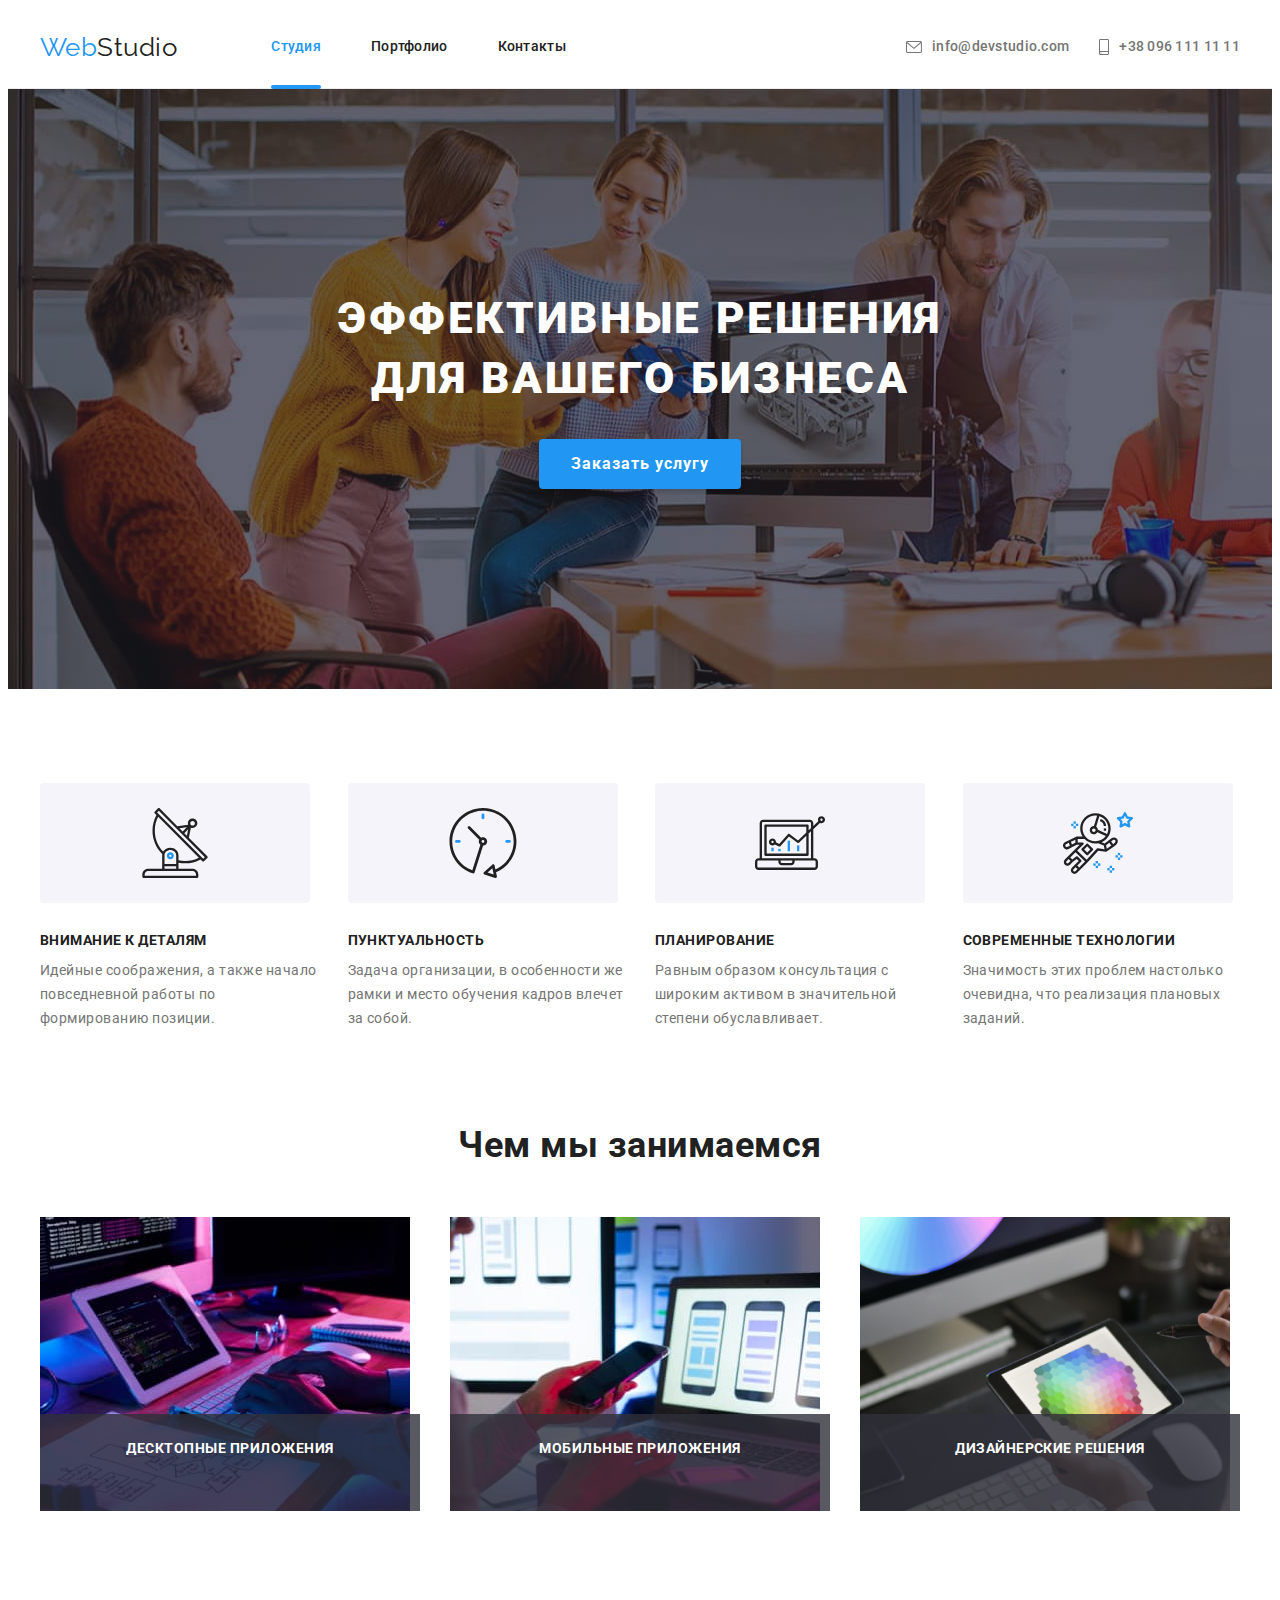
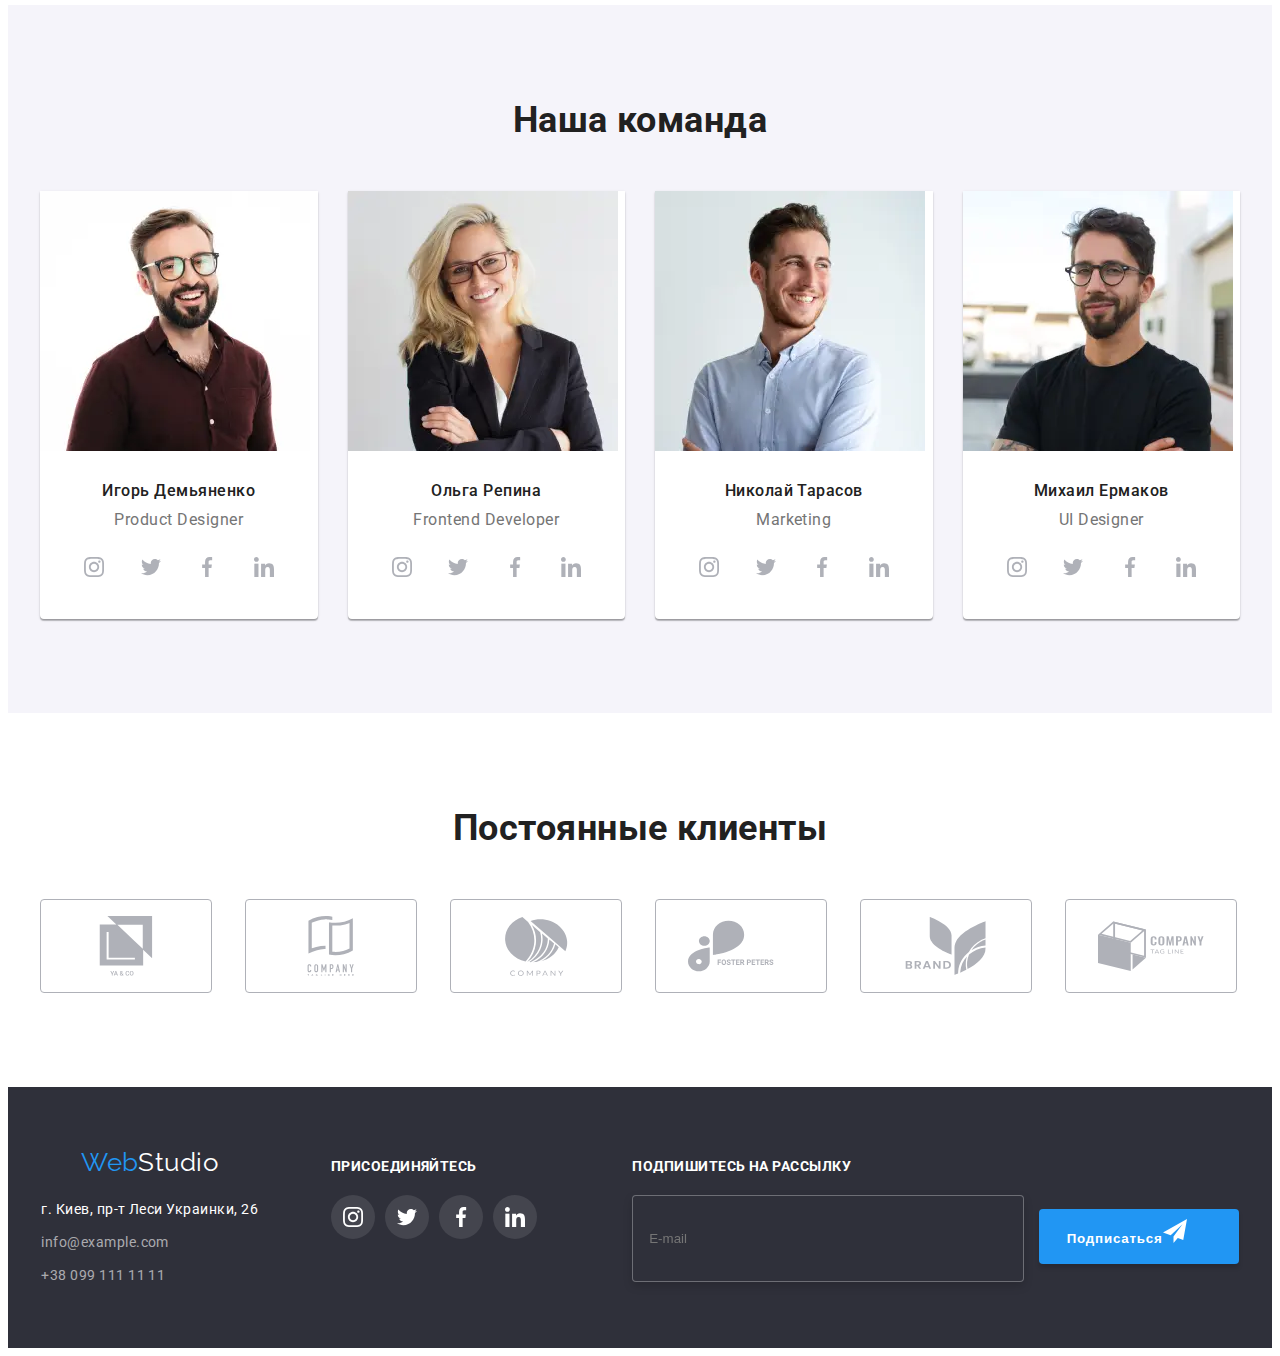
==== commit d3c8904e: "удаляет лишний атрибут в label" ====
--- a/index.html
+++ b/index.html
@@ -553,7 +553,7 @@
         <div class="footer-sign">
           <h3 class="footer-join">Подпишитесь на рассылку</h3>
             <form class="">
-              <label for="">
+              <label>
               <input type="email" class="signup" placeholder="E-mail" name="user-email" required>
               </label>
               <button type="submit" class="footer-btn">Подписаться
@@ -610,7 +610,7 @@
             </span> 
           </label>
 
-          <label for="" class="modal-form-field">
+          <label class="modal-form-field">
             Комментарий
             <textarea name="user-message" class="modal-form-message" placeholder="Введите текст"></textarea>
           </label>
